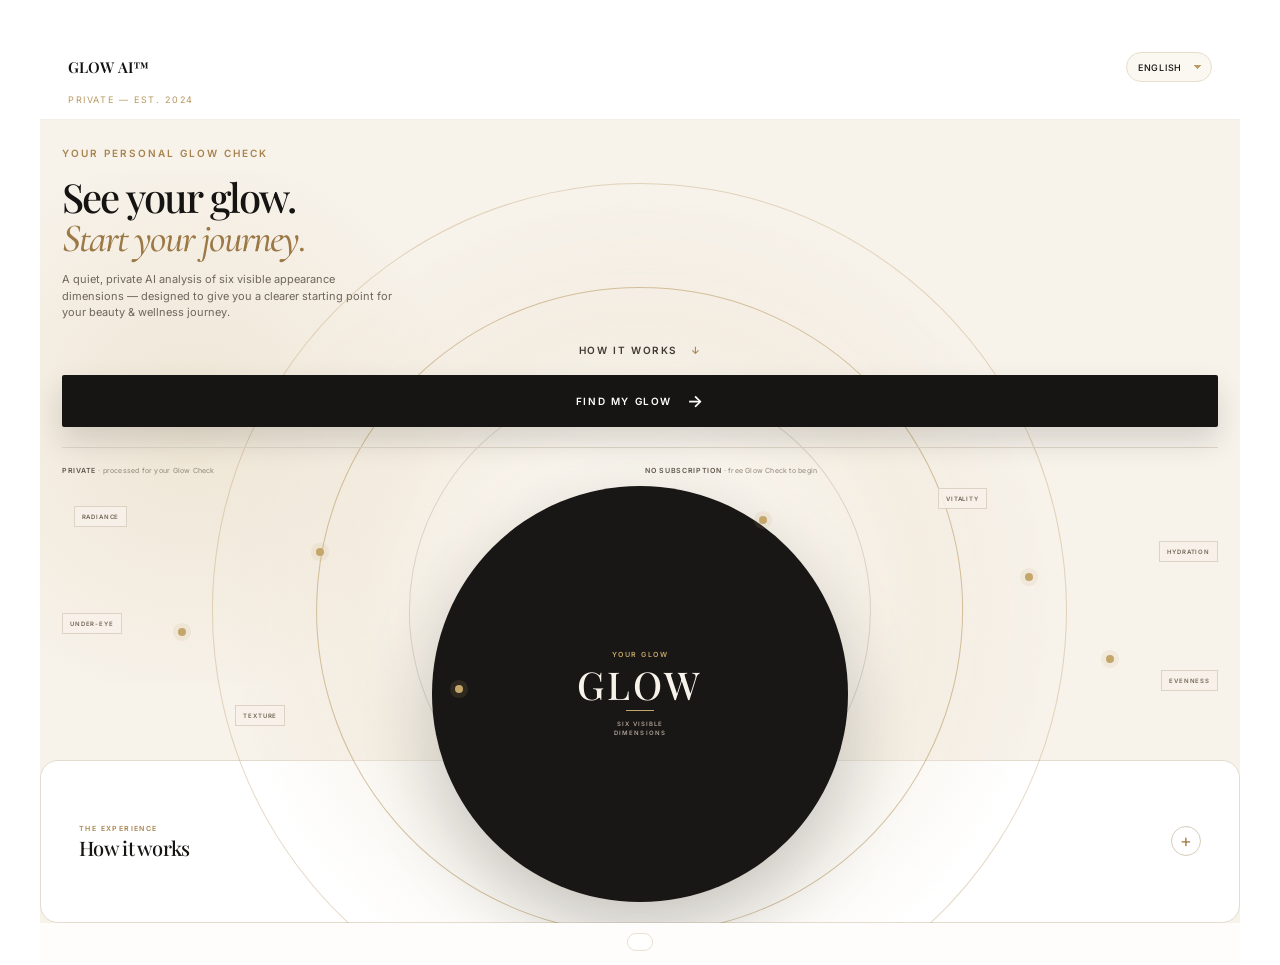
==== public/index.html @ 9a3de99c "Apply the same verified embedded Hatchable badge removal to GLOW AI LIVE. Removed only the manually " ====
<!doctype html>
<html lang="en">
<head>
<script>window.__HATCHABLE__&&(window.__HATCHABLE__.primaryOrigin="https://app.glow-ai.co");</script>
<script>(function(w,r){w._rwq=r;w[r]=w[r]||function(){(w[r].q=w[r].q||[]).push(arguments)}})(window,'rewardful');</script>
<script async src="https://r.wdfl.co/rw.js" data-rewardful="493cec"></script>
<script>window.__HATCHABLE__={"slug":"glow-ai-v01","api":"/api","primaryOrigin":"https://app.glow-ai.co"};</script><script src="/__hatchable/config.js?v=40"></script><script src="/__hatchable/badge.js?v=40" defer></script>
<meta charset="utf-8"><meta name="viewport" content="width=device-width,initial-scale=1,viewport-fit=cover">
<title>GLOW AI™ — See Your Glow</title>
<link rel="preconnect" href="https://fonts.googleapis.com"><link rel="preconnect" href="https://fonts.gstatic.com" crossorigin>
<link href="https://fonts.googleapis.com/css2?family=Inter:wght@300;400;500;600&family=Playfair+Display:wght@400;500;600&family=Cormorant+Garamond:wght@400;500;600&display=swap" rel="stylesheet">
<style>
:root{--alabaster:#F7F2EA;--paper:#FEFDFB;--white:#fff;--ink:#121212;--gold:#C4A66A;--gold2:#B8965E;--border:#E8E0D2;--soft:#EDE6DB;--muted:#7A7166;--taupe:#9A8C7A}
*{box-sizing:border-box}html,body{margin:0;min-height:100%;background:#fff;color:var(--ink);font-family:Inter,Arial,sans-serif}button,input{font:inherit}button{cursor:pointer}.app{min-height:100vh;display:flex;flex-direction:column;align-items:center;background:#fff}.chrome{width:100%;max-width:1200px;padding:20px 24px 10px;display:flex;justify-content:space-between;align-items:center}.brand{font:600 15px 'Playfair Display',serif;letter-spacing:.01em}.private{font-size:9px;letter-spacing:.16em;text-transform:uppercase;color:var(--taupe)}.phone{position:relative;width:100%;max-width:1200px;min-height:100vh;background:var(--paper);border:0;border-radius:0;box-shadow:none;overflow:hidden;display:flex;flex-direction:column}.notch{position:absolute;z-index:5;top:0;left:50%;transform:translateX(-50%);width:126px;height:28px;background:var(--ink);border-radius:0 0 16px 16px}.head{flex:none;background:rgba(255,255,255,.95);backdrop-filter:blur(8px)}.headrow{padding:52px 28px 12px;display:flex;justify-content:space-between;align-items:center}.back{height:30px;padding:0 14px;border:1px solid #D5C8B0;border-radius:999px;background:#fff;font-size:10px;letter-spacing:.14em;text-transform:uppercase}.micro{padding:0 28px 14px;border-bottom:1px solid rgba(237,230,219,.7);font-size:9px;letter-spacing:.18em;text-transform:uppercase;color:var(--gold2)}.body{flex:1;overflow:auto;scrollbar-width:none}.body::-webkit-scrollbar{display:none}.screen{display:none;min-height:100%;padding:32px 28px 28px;flex-direction:column}.screen.active{display:flex}.eyebrow{font-size:10px;letter-spacing:.16em;text-transform:uppercase;color:var(--gold2);margin-bottom:12px}.serif{font-family:'Playfair Display',serif}.h1{font:500 30px/1.05 'Playfair Display',serif;margin:0 0 14px;letter-spacing:-.02em}.h2{font:500 26px/1.08 'Playfair Display',serif;margin:0 0 18px}.lead{font-size:12px;line-height:1.55;color:var(--muted);margin:0 0 20px}.spacer{flex:1}.pill{display:inline-flex;align-self:flex-start;border:1px solid var(--border);background:#fff;border-radius:999px;padding:5px 12px;font-size:9px;letter-spacing:.16em;text-transform:uppercase;color:var(--gold2)}.cta{width:100%;height:56px;border:0;border-radius:999px;background:var(--ink);color:#fff;font-size:11px;letter-spacing:.14em;text-transform:uppercase}.secondary{background:#fff;color:var(--ink);border:1px solid var(--border);margin-top:10px}.checks{background:#fff;border:1px solid var(--border);border-radius:18px;padding:8px 16px;margin-top:4px}.check{display:flex;gap:12px;align-items:center;padding:11px 0;border-bottom:1px solid #F2EBE0;font-size:13px}.check:last-child{border-bottom:0}.tick{width:20px;height:20px;border:1px solid #D5C8B0;border-radius:50%;display:grid;place-items:center;color:var(--gold2);font-size:10px;flex:none}.notice{font-size:9px;line-height:1.5;color:var(--taupe);margin:12px 0}#s1{padding-top:18px}#s1 .pill{order:1}#s1 .h1{order:2;margin-top:18px;margin-bottom:10px}#s1 .lead{order:3;margin-bottom:14px}#s1 .hero-visual{order:4}#s1 .hero-steps{order:5}#s1 .hero-proof{order:6}#s1 #start{order:7}#s1 .hero-trust{order:8}#s1 .spacer{display:none}.hero-visual{height:300px;position:relative;margin:6px -4px 18px;overflow:hidden;border-radius:26px;border:1px solid var(--border);background:linear-gradient(145deg,#F3E9DA,#E8DCC8);box-shadow:0 18px 42px rgba(18,18,18,.08)}.hero-visual img{position:absolute;inset:0;width:100%;height:100%;object-fit:cover;object-position:center 38%;display:block}.hero-visual:after{content:'';position:absolute;inset:0;background:linear-gradient(to bottom,rgba(255,255,255,.02),rgba(255,255,255,.05) 55%,rgba(255,255,255,.24));pointer-events:none}.hero-metrics{position:absolute;z-index:2;right:10px;top:18px;display:grid;gap:7px;width:122px}.hero-metric{display:flex;align-items:center;justify-content:space-between;gap:7px;padding:8px 9px;border:1px solid rgba(255,255,255,.78);border-radius:13px;background:rgba(255,255,255,.88);backdrop-filter:blur(8px);box-shadow:0 6px 18px rgba(18,18,18,.07);font-size:8px;color:#29251f}.hero-metric span:first-child{letter-spacing:.02em}.hero-metric b{font:500 11px 'Playfair Display',serif;color:var(--gold2)}.hero-tag{position:absolute;z-index:2;left:13px;bottom:14px;padding:7px 10px;border-radius:999px;background:rgba(255,255,255,.82);border:1px solid rgba(255,255,255,.8);font:500 11px 'Cormorant Garamond',serif;letter-spacing:.08em;color:#6F5B3B}.hero-steps{display:grid;grid-template-columns:1fr 1fr 1fr;gap:0;margin:0 0 16px}.hero-step{display:flex;flex-direction:column;align-items:center;text-align:center;gap:7px;padding:0 6px;font-size:9px;line-height:1.25;color:#3E3932}.hero-step:not(:last-child){border-right:1px solid #E4D9C8}.hero-step-icon{width:42px;height:42px;border-radius:50%;display:grid;place-items:center;background:#F5EDDF;border:1px solid #E5D6BB;color:var(--gold2);font-size:20px;box-shadow:0 6px 18px rgba(196,166,106,.1)}.hero-proof{display:grid;grid-template-columns:118px 1fr;gap:13px;align-items:center;padding:15px 14px;border:1px solid var(--border);border-radius:20px;background:rgba(255,255,255,.82);box-shadow:0 10px 28px rgba(0,0,0,.045);margin-bottom:10px}.hero-avatars{display:flex;align-items:center;padding-left:3px}.hero-avatar-strip{display:block;width:118px;height:auto;max-width:100%;object-fit:contain}.hero-proof-copy{font:500 18px/1.03 'Cormorant Garamond',serif;color:#2C2822}.hero-proof-copy em{font-style:italic;color:#6F5B3B}.hero-trust{display:grid;grid-template-columns:1fr 1fr 1fr;gap:7px;padding:12px 2px 2px}.hero-trust-item{display:flex;gap:6px;align-items:flex-start}.hero-trust-icon{color:var(--gold2);font-size:16px;line-height:1}.hero-trust-title{font-size:8px;font-weight:600;line-height:1.15}.hero-trust-copy{font-size:7px;color:var(--muted);line-height:1.2;margin-top:2px}.live-dot{display:none}.photo-box{height:280px;position:relative;border:1px solid var(--border);border-radius:28px;background:var(--soft);overflow:hidden;margin:2px 0 18px}.photo-box img{position:absolute;inset:0;display:block;width:100%;height:100%;max-width:none;max-height:none;object-fit:cover;object-position:center;background:#EDE6DB;z-index:1}.face-guide{position:absolute;z-index:2;inset:0;width:auto;height:auto;border-radius:0;background:transparent;border:0;display:grid;place-items:center;box-shadow:none;pointer-events:none}.face-silhouette{width:154px;height:202px;position:relative;display:block;border:1.5px solid rgba(255,255,255,.9);border-radius:50%;box-shadow:0 0 0 1px rgba(18,18,18,.08)}.face-silhouette:before{content:'';position:absolute;left:50%;top:-12px;width:1px;height:226px;background:repeating-linear-gradient(to bottom,rgba(255,255,255,.9) 0 10px,transparent 10px 16px);transform:translateX(-50%)}.face-silhouette:after{content:'';position:absolute;left:-42px;right:-42px;top:50%;height:1px;background:repeating-linear-gradient(to right,rgba(255,255,255,.9) 0 12px,transparent 12px 18px);transform:translateY(-50%)}.face-guide:before{content:'';position:absolute;width:46px;height:46px;border-left:3px solid rgba(255,255,255,.95);border-top:3px solid rgba(255,255,255,.95);top:22px;left:22px}.face-guide:after{content:'';position:absolute;width:46px;height:46px;border-right:3px solid rgba(255,255,255,.95);border-bottom:3px solid rgba(255,255,255,.95);right:22px;bottom:22px}.eyes{display:flex;gap:24px}.eye{width:8px;height:8px;border-radius:50%;background:rgba(18,18,18,.8)}.smile{width:40px;height:18px;border-bottom:2px solid rgba(18,18,18,.3);border-radius:0 0 12px 12px}.analysis{align-items:center;text-align:center}.rings{position:relative;width:220px;height:220px;margin:28px 0 36px}.rings i{position:absolute;border-radius:50%;border:1px solid var(--soft)}.rings i:nth-child(1){inset:0}.rings i:nth-child(2){inset:18px}.rings i:nth-child(3){inset:36px;background:#fff;box-shadow:0 12px 40px rgba(0,0,0,.06);display:grid;place-items:center}.rings i:nth-child(4){inset:0;border:2px solid transparent;border-top-color:var(--gold);animation:spin 1.8s linear infinite}.rings i:nth-child(5){inset:18px;border:2px solid transparent;border-top-color:#E8DCC8;animation:spin 2.6s linear infinite reverse}.rings span{font:18px 'Playfair Display',serif;letter-spacing:.18em}@keyframes spin{to{transform:rotate(360deg)}}.score-circle{width:148px;height:148px;border:3px solid var(--gold);border-radius:50%;background:#fff;display:grid;place-items:center;box-shadow:0 12px 32px rgba(196,166,106,.18);margin:0 auto 14px}.score-number{font:600 44px/1 'Playfair Display',serif}.score-denom{font-size:14px;color:var(--taupe);margin-top:3px}.score-band{display:inline-flex;background:var(--ink);color:#fff;border-radius:999px;padding:6px 14px;font-size:10px;letter-spacing:.16em;text-transform:uppercase}.archetype-card{background:linear-gradient(135deg,#fff 0%,#F8F5EF 100%);border:1px solid var(--border);border-radius:22px;padding:18px;margin:24px 0 4px;box-shadow:0 10px 30px rgba(0,0,0,.045)}.archetype-head{display:flex;justify-content:space-between;align-items:center;margin-bottom:13px}.archetype-label{font-size:9px;letter-spacing:.18em;text-transform:uppercase;color:var(--gold2)}.archetype-mark{width:34px;height:34px;border:1px solid #D8C8A9;border-radius:50%;display:grid;place-items:center;color:var(--gold2);font:20px 'Playfair Display',serif}.archetype-body{display:grid;grid-template-columns:54px 1fr;gap:14px;align-items:center}.archetype-symbol{width:54px;height:54px;border:1px solid #D8C8A9;border-radius:50%;display:grid;place-items:center;color:var(--gold2);font-size:24px}.archetype-name{font:500 18px/1.15 'Playfair Display',serif;margin-bottom:5px}.archetype-badge{font-size:10px;color:var(--gold2);letter-spacing:.04em;margin-bottom:7px}.archetype-copy{font-size:11px;line-height:1.5;color:var(--muted);margin:0}.profile-hero{padding-top:0}.profile-kicker{font-size:9px;letter-spacing:.18em;text-transform:uppercase;color:var(--gold2);margin-bottom:10px}.profile-title{font:500 29px/1.08 'Playfair Display',serif;margin:0 0 18px;letter-spacing:-.02em}.profile-card{background:linear-gradient(135deg,#fff 0%,#F8F5EF 100%);border:1px solid var(--border);border-radius:22px;padding:18px;margin-bottom:14px;box-shadow:0 10px 30px rgba(0,0,0,.045)}.profile-card .archetype-body{grid-template-columns:48px 1fr}.profile-card .archetype-symbol{width:48px;height:48px}.profile-card .archetype-name{font-size:20px}.profile-score-strip{display:flex;gap:8px;align-items:center;margin-top:15px;padding-top:13px;border-top:1px solid var(--border);font-size:10px;color:var(--muted)}.profile-score-strip strong{color:var(--ink);font-family:'Playfair Display',serif;font-size:15px}.s5-approved{padding-top:28px}.s5-approved .score-intro{display:grid;grid-template-columns:1fr 150px;gap:10px;align-items:start;margin-bottom:4px}.s5-approved .score-title{font:500 31px/1.02 'Playfair Display',serif;margin:0 0 12px;letter-spacing:-.025em}.s5-approved .score-lead{font-size:11px;line-height:1.55;color:var(--muted);margin:0;max-width:210px}.s5-approved .score-side{text-align:center}.s5-approved .score-circle{width:140px;height:140px;border-width:2px;margin:0 auto 9px;box-shadow:none}.s5-approved .score-number{font-size:42px}.s5-approved .score-band{font-size:9px;padding:6px 11px;background:#F0E7D0;color:var(--ink)}.s5-approved .archetype-card{margin-top:12px;padding:18px}.s5-approved .archetype-body{grid-template-columns:120px 1fr}.s5-approved .archetype-symbol{width:82px;height:82px;font-size:32px;margin:auto}.s5-approved .archetype-name{font-size:18px}.s5-approved .archetype-copy{max-width:225px}.s5-approved .scoregrid{grid-template-columns:repeat(3,minmax(0,1fr));gap:10px;margin:8px 0 18px}.s5-approved .dim{padding:12px 10px;border-radius:14px;box-shadow:none;min-width:0;min-height:108px}.s5-approved .dim-top{min-height:72px;display:grid;grid-template-columns:42px minmax(0,1fr);gap:7px;align-items:center}.s5-approved .dim label{font-size:8px;line-height:1.18;letter-spacing:.11em;white-space:normal;overflow:visible;text-overflow:clip;word-break:normal}.s5-approved .dim strong{font-size:22px;line-height:1;margin:4px 0 0}.s5-approved .dim .dim-icon{width:42px;height:42px;margin:0;float:none}.s5-approved .dim .dim-icon svg{width:25px;height:25px}.s6-approved{padding-top:18px}.s6-approved .priority-wrap{margin-top:0;background:#F7F2EA;border-radius:22px;padding:18px}.s6-approved .priority{padding:13px 0}.s6-approved .priority-num{width:34px;height:34px;font-size:14px}.s6-approved .priority-title{font:500 15px 'Playfair Display',serif}.s6-approved .priority-desc{font-size:11px;line-height:1.35}.s6-approved .free-snapshot{background:#F7F2EA;border:1px solid #E8E0D2;border-radius:20px;padding:18px;margin-top:12px}.s6-approved .snapshot-head{display:flex;justify-content:space-between;align-items:center}.s6-approved .snapshot-icon{color:var(--gold2);font-size:22px}.s6-approved .snapshot-copy{display:grid;grid-template-columns:44px 1fr;gap:12px;align-items:start;margin:14px 0}.s6-approved .snapshot-bulb{width:44px;height:44px;border-radius:50%;background:#F0EBDD;display:grid;place-items:center;color:var(--gold2);font-size:22px}.s6-approved .snapshot-title{font:500 16px 'Playfair Display',serif;margin-bottom:5px}.s6-approved .snapshot-text{font-size:11px;line-height:1.5;color:var(--muted);margin:0}.s6-approved .snapshot-actions{background:#F2EDE3;border-radius:16px;padding:4px 12px}.s6-approved .snapshot-action{display:flex;align-items:center;gap:12px;padding:12px 0;border-bottom:1px solid #E3DACB}.s6-approved .snapshot-action:last-child{border-bottom:0}.s6-approved .snapshot-action-icon{width:28px;color:var(--gold2);font-size:20px;text-align:center}.s6-approved .snapshot-action-title{font-size:12px;font-weight:500}.s6-approved .snapshot-action-desc{font-size:10px;color:var(--muted);margin-top:2px}.s6-approved .snapshot-arrow{margin-left:auto;color:var(--gold2);font-size:18px}.s6-approved .upsell{margin-top:16px}.s6-approved .upsell .eyebrow{margin-bottom:8px}.s6-approved .upsell-title{font:500 29px/1.03 'Playfair Display',serif;letter-spacing:-.02em;margin:0 0 9px}.s6-approved .upsell-copy{font-size:12px;line-height:1.45;color:var(--muted);margin:0}.s6-approved .plan-cta{margin-top:14px;height:58px}.s6-approved .plan-sub{display:block;font-size:9px;letter-spacing:.06em;margin-top:5px;color:#D8CDBB}.scoregrid{display:grid;grid-template-columns:1fr 1fr;gap:10px;margin:24px 0}.dim{background:#fff;border:1px solid var(--border);border-radius:16px;padding:14px;box-shadow:0 8px 24px rgba(0,0,0,.04)}.dim label{display:block;color:var(--gold2);font-size:9px;letter-spacing:.14em}.dim strong{display:block;font:600 24px 'Playfair Display',serif;margin:4px 0}.dim-top{min-height:66px}.dim-icon{width:38px;height:38px;border-radius:50%;background:#F7F2EA;display:grid;place-items:center;float:left;margin-right:8px;color:var(--gold2)}.dim-icon svg{width:26px;height:26px;fill:none;stroke:currentColor;stroke-width:1.8;stroke-linecap:round;stroke-linejoin:round}.dim-copy{overflow:hidden;padding-top:1px}.dim-denom{display:block;font-size:8px;color:var(--muted);line-height:1.1;margin-top:2px}.bar{height:4px;background:#F2EBE0;border-radius:99px;overflow:hidden;clear:both}.bar i{display:block;height:100%;background:var(--gold);border-radius:99px}.insight-card,.priority-card,.plan-card,.confirm-card,.id-card{background:#fff;border:1px solid var(--border);border-radius:20px;padding:18px;box-shadow:0 8px 32px rgba(0,0,0,.05)}.insight-label,.section-label{font-size:9px;letter-spacing:.16em;text-transform:uppercase;color:var(--gold2);margin-bottom:10px}.insight-text{font-size:13px;line-height:1.6;color:#4A443D;margin:0}.priority-wrap{background:var(--alabaster);border:1px solid var(--soft);border-radius:20px;padding:18px;margin-top:12px}.priority{display:flex;gap:12px;padding:12px 0;border-bottom:1px solid var(--border);align-items:center}.priority:last-child{border-bottom:0}.priority-num{width:28px;height:28px;border-radius:50%;background:#fff;border:1px solid var(--border);display:grid;place-items:center;font:13px 'Playfair Display',serif}.priority-title{font-size:13px;font-weight:500}.priority-desc{font-size:11px;color:var(--muted);margin-top:2px}.feature-list{display:grid;gap:12px;margin:8px 0 22px}.feature{display:flex;gap:10px;font-size:13px;line-height:1.5;color:#4A443D}.diamond{width:6px;height:6px;background:var(--gold);transform:rotate(45deg);margin-top:6px;flex:none}.s7-intro{font-size:12px;line-height:1.55;color:var(--muted);margin:0 0 9px}.s7-intro strong{color:var(--ink);font-weight:600}.s7-reveals-label{margin-top:20px;margin-bottom:10px}.s7-reveals{gap:0;margin:0 0 22px}.s7-reveals .feature{gap:10px;padding:12px 0;border-bottom:1px solid var(--border);align-items:flex-start}.s7-reveals .feature:last-child{border-bottom:0}.feature-lock{width:16px;height:18px;position:relative;display:block;flex:none;margin-top:1px}.feature-lock:before{content:'';position:absolute;left:3px;top:7px;width:10px;height:9px;border:1.4px solid var(--gold2);border-radius:2px;background:transparent}.feature-lock:after{content:'';position:absolute;left:5px;top:1px;width:6px;height:8px;border:1.4px solid var(--gold2);border-bottom:0;border-radius:6px 6px 0 0}.feature-title{font:500 14px/1.2 'Playfair Display',serif;color:var(--ink);margin-bottom:4px}.feature-copy{font-size:10.5px;line-height:1.45;color:var(--muted)}.price-card{border:1px solid var(--gold);border-radius:20px;padding:18px;background:#fff;box-shadow:0 8px 32px rgba(196,166,106,.12);margin-bottom:18px}.price-row{display:flex;justify-content:space-between}.price{font:500 16px 'Playfair Display',serif}.total{font:600 16px 'Playfair Display',serif}.input{width:100%;height:52px;border:1px solid var(--border);border-radius:999px;background:#fff;padding:0 18px;outline:0;margin:6px 0 18px}.input:focus{border-color:var(--gold)}.error{font-size:11px;color:#9b4f4f;margin:-10px 0 10px;display:none}.legal-consent{display:grid;grid-template-columns:24px 1fr;gap:11px;align-items:start;font-size:10px;line-height:1.45;color:var(--muted);margin:2px 0 12px;cursor:pointer}.legal-consent input{position:absolute;opacity:0;width:1px;height:1px;pointer-events:none}.legal-box{width:22px;height:22px;border:1.5px solid #B8965E;border-radius:6px;background:#fff;display:grid;place-items:center;flex:none;margin-top:1px;box-shadow:0 1px 2px rgba(18,18,18,.06)}.legal-consent input:checked + .legal-box{background:var(--ink);border-color:var(--ink)}.legal-consent input:checked + .legal-box:after{content:'✓';color:#fff;font-size:14px;line-height:1;font-weight:700}.legal-consent:focus-within .legal-box{box-shadow:0 0 0 3px rgba(196,166,106,.22)}.legal-copy a{color:#5A3B72;text-decoration:underline;text-underline-offset:2px}.confirm-icon{width:48px;height:48px;border-radius:50%;background:var(--alabaster);border:1px solid #E8DCC8;display:grid;place-items:center;color:var(--gold);font-size:20px;margin-bottom:18px}.timeline{border-left:1px solid var(--border);margin:4px 0 20px 8px;padding-left:24px;display:grid;gap:14px}.timeline-item{position:relative;background:#fff;border:1px solid var(--border);border-radius:16px;padding:13px}.timeline-item:before{content:'';position:absolute;left:-30px;top:16px;width:9px;height:9px;background:var(--gold);border:2px solid #fff;border-radius:50%;box-shadow:0 1px 3px rgba(0,0,0,.1)}.time{font-size:9px;letter-spacing:.14em;color:var(--gold2);text-transform:uppercase}.tt{font-size:13px;font-weight:500;margin-top:3px}.td{font-size:11px;color:var(--muted);margin-top:3px;line-height:1.45}.download{background:var(--alabaster);border:1px solid #E8DCC8;border-radius:18px;padding:16px;margin:0 0 18px}.download a{display:block;text-decoration:none;text-align:center;background:var(--ink);color:#fff;border-radius:999px;height:48px;line-height:48px;font-size:10px;letter-spacing:.14em;text-transform:uppercase}.id-note{display:flex;gap:10px;background:var(--alabaster);border:1px solid var(--soft);border-radius:16px;padding:14px;font-size:11px;color:var(--muted);line-height:1.5;margin-bottom:10px}.progress-grid{display:grid;grid-template-columns:1fr 1fr;gap:10px;margin-bottom:12px}.progress-card{border:1px solid var(--border);border-radius:18px;padding:15px;background:#fff}.progress-card.dark{background:var(--ink);color:#fff}.progress-label{font-size:9px;letter-spacing:.14em;color:var(--taupe);text-transform:uppercase}.dark .progress-label{color:rgba(255,255,255,.6)}.progress-score{font:600 32px 'Playfair Display',serif;margin:6px 0}.trend{display:flex;align-items:center;gap:5px;font-size:10px;font-weight:500;letter-spacing:.04em;min-height:16px}.trend.up{color:var(--gold2)}.trend.down{color:#8E6A5A}.trend.flat{color:var(--muted)}.trend-arrow{font-size:15px;line-height:1}.change{background:var(--alabaster);border:1px solid #E8DCC8;border-radius:18px;padding:16px;margin-bottom:12px}.share{background:#fff;border:1px solid var(--border);color:var(--ink);margin-bottom:10px}.bottom{padding:10px 16px 14px;display:flex;justify-content:center;flex:none}.dots{display:flex;gap:5px;align-items:center;background:rgba(255,255,255,.8);border:1px solid var(--border);border-radius:999px;padding:8px 12px}.dot{display:block;width:7px;height:7px;border-radius:50%;background:#D5C8B0}.dot.active{width:24px;background:var(--ink);border-radius:5px}@media(max-height:700px){.phone{height:calc(100vh - 10px);border-radius:28px}.headrow{padding-top:38px}.screen{padding-top:22px}.photo-box{height:220px}.rings{margin:18px 0 24px}.scoregrid{margin:14px 0}}
</style><style id="mobile-first-shell-css">
/* Mobile-first application canvas: full-width on phones, phone-oriented on larger screens. */
html,body{width:100%;overflow-x:hidden}
.app{width:100%;min-height:100dvh;align-items:center}
.chrome,.phone{width:min(100%,430px);max-width:430px}
.phone{min-height:100dvh;height:100dvh}
.body{min-height:0}
@media(max-width:430px){.chrome,.phone{width:100%;max-width:none}.chrome{padding-left:18px;padding-right:18px}.phone{height:100dvh;min-height:100dvh}}
</style><style id="s5-dimensions-refresh-css">
/* Refined Six Dimensions cards: compact icons, fully readable labels, responsive card grid. */
.s5-approved .scoregrid{grid-template-columns:repeat(3,minmax(0,1fr));gap:12px;margin:10px 0 20px}
.s5-approved .dim{padding:14px 12px;border-radius:16px;min-width:0;min-height:118px;box-shadow:none;display:flex;flex-direction:column}
.s5-approved .dim-top{min-height:78px;display:grid;grid-template-columns:34px minmax(0,1fr);gap:9px;align-items:center}
.s5-approved .dim .dim-icon{width:34px;height:34px;margin:0;float:none}
.s5-approved .dim .dim-icon svg{width:20px;height:20px;stroke-width:1.7}
.s5-approved .dim-copy{min-width:0;overflow:visible;padding-top:0}
.s5-approved .dim label{display:block;font-size:8px;line-height:1.2;letter-spacing:.09em;white-space:normal;overflow:visible;text-overflow:clip;word-break:normal;overflow-wrap:anywhere}
.s5-approved .dim strong{font-size:23px;line-height:1;margin:5px 0 0;white-space:nowrap}
.s5-approved .dim-denom{font-size:8px;margin-top:1px}
.s5-approved .bar{margin-top:auto;height:4px}
@media(max-width:560px){
  .s5-approved .scoregrid{grid-template-columns:repeat(2,minmax(0,1fr));gap:10px}
  .s5-approved .dim{min-height:116px;padding:13px 12px}
  .s5-approved .dim-top{grid-template-columns:34px minmax(0,1fr);gap:8px;min-height:74px}
  .s5-approved .dim label{font-size:8px;letter-spacing:.08em}
  .s5-approved .dim strong{font-size:22px}
}
</style><style id="dimension-info-css">
.s5-approved .dimensions-hint{display:flex;align-items:center;gap:6px;margin:7px 0 0;color:#121212;font-size:8px;letter-spacing:.12em;text-transform:uppercase;font-weight:600}.s5-approved .dimensions-hint-icon{width:15px;height:15px;border:1px solid #D8C8A9;border-radius:50%;display:grid;place-items:center;font-size:9px;line-height:1;font-weight:600;flex:none}.s5-approved .dim{cursor:pointer;position:relative;transition:transform .16s ease,box-shadow .16s ease,border-color .16s ease}.s5-approved .dim:after{content:'ⓘ';position:absolute;top:8px;right:8px;color:var(--gold2);font-size:11px;line-height:1;opacity:.72}.s5-approved .dim:hover{transform:translateY(-1px);box-shadow:0 8px 20px rgba(18,18,18,.06);border-color:#D9C8A6}.s5-approved .dim:active{transform:translateY(0);box-shadow:0 4px 12px rgba(18,18,18,.05)}.s5-approved .dim:focus-visible{outline:2px solid var(--gold);outline-offset:2px}
.dimension-info-modal{position:fixed;inset:0;z-index:2147482000;display:grid;align-items:end}.dimension-info-modal[hidden]{display:none}.dimension-info-backdrop{position:absolute;inset:0;background:rgba(18,18,18,.28);backdrop-filter:blur(3px)}.dimension-info-sheet{position:relative;width:min(100%,430px);max-height:min(82dvh,680px);overflow:auto;margin:0 auto;background:var(--paper);border:1px solid var(--border);border-bottom:0;border-radius:26px 26px 0 0;padding:24px 22px calc(20px + env(safe-area-inset-bottom,0px));box-shadow:0 -18px 50px rgba(18,18,18,.14)}.dimension-info-close{position:absolute;right:16px;top:14px;width:34px;height:34px;border:1px solid #D8CDBB;border-radius:50%;background:#fff;color:var(--ink);font-size:22px;line-height:1;font-weight:300}.dimension-info-title{font:500 28px/1.08 'Playfair Display',serif;margin:0 42px 22px 0;letter-spacing:-.02em}.dimension-info-section{padding:15px 0;border-top:1px solid var(--border)}.dimension-info-label{font-size:9px;letter-spacing:.16em;text-transform:uppercase;color:var(--gold2);margin-bottom:7px}.dimension-info-section p,.dimension-info-simple p{font-size:12px;line-height:1.58;color:#4A443D;margin:0}.dimension-info-simple{background:var(--alabaster);border:1px solid var(--soft);border-radius:16px;padding:14px;margin-top:10px}.dimension-info-simple p{font-family:'Cormorant Garamond',serif;font-size:18px;line-height:1.2;color:#3E3932;font-style:italic}.dimension-info-done{margin-top:16px;height:48px}
@media(min-width:431px){.dimension-info-sheet{border-radius:24px;margin-bottom:24px;border:1px solid var(--border)}}
.s5-approved .archetype-card-clickable{cursor:pointer;position:relative;transition:transform .16s ease,box-shadow .16s ease,border-color .16s ease}.s5-approved .archetype-card-clickable:hover{transform:translateY(-1px);box-shadow:0 12px 28px rgba(18,18,18,.07);border-color:#D9C8A6}.s5-approved .archetype-card-clickable:active{transform:translateY(0)}.s5-approved .archetype-card-clickable:focus-visible{outline:2px solid var(--gold);outline-offset:3px}.archetype-info-sheet{max-height:min(86dvh,720px)}.archetype-info-intro{font-size:12px;line-height:1.58;color:#4A443D;margin:-8px 0 18px}.archetype-info-list{display:grid;gap:10px}.archetype-info-item{border:1px solid var(--border);border-radius:18px;background:#fff;padding:15px}.archetype-info-item .archetype-info-kicker{font-size:8px;letter-spacing:.16em;text-transform:uppercase;color:var(--gold2);font-weight:600;margin-bottom:5px}.archetype-info-item h3{font:500 19px/1.15 'Playfair Display',serif;margin:0 0 5px;color:var(--ink)}.archetype-info-item .archetype-info-badge{font-size:10px;color:var(--gold2);margin-bottom:7px}.archetype-info-item p{font-size:11px;line-height:1.5;color:var(--muted);margin:0}.archetype-info-item.unique{background:var(--alabaster)}
</style><style id="landing-v3-css">
#s1{padding:0!important;display:none!important;min-height:100%!important}#s1.active{display:flex!important}
#s1>.landing-v3{display:flex;flex-direction:column;min-height:100%;background:#f7f2ea;color:#171513;overflow-x:hidden}
#s1>.landing-v3~*{display:none!important}
/* Keep the landing page inside the exact same app shell as every other screen. */
.phone:has(#s1.active){width:100%;max-width:1200px;min-height:100vh;height:auto;max-height:none;border:0;border-radius:0;box-shadow:none;background:var(--paper)}
.phone:has(#s1.active) .notch,.phone:has(#s1.active) .head,.phone:has(#s1.active) .bottom{display:flex}
.phone:has(#s1.active) .notch{display:block}
.phone:has(#s1.active) .head{display:block}
.phone:has(#s1.active) .bottom{display:flex}
.phone:has(#s1.active) .body{overflow:auto}
#s1>.landing-v3{width:100%;min-height:100%;height:auto;overflow:hidden}
#s1>.landing-v3>.lv3-rule,
#s1>.landing-v3>.lv3-profile,
#s1>.landing-v3>.lv3-plan,
#s1>.landing-v3>.lv3-final,
#s1>.landing-v3>.lv3-footer{display:none!important}
#s1>.landing-v3 .lv3-hero{width:100%;min-height:0;height:auto;grid-template-columns:1fr;gap:10px;padding:28px 22px 24px}
#s1>.landing-v3 .lv3-hero-copy{max-width:none}
#s1>.landing-v3 .lv3-hero h1{font-size:40px;line-height:.94;margin-bottom:14px}
#s1>.landing-v3 .lv3-lead{font-size:11px;line-height:1.5;margin-bottom:14px;max-width:330px}
#s1>.landing-v3 .lv3-actions{display:grid;gap:10px}
#s1>.landing-v3 .lv3-primary{width:100%;height:52px}
#s1>.landing-v3 .lv3-text-btn{padding:9px 0}
#s1>.landing-v3 .lv3-microtrust{display:grid;grid-template-columns:1fr 1fr;gap:10px;margin-top:20px;font-size:7px;line-height:1.45}
#s1>.landing-v3 .lv3-orb-stage{height:250px;min-height:250px;order:2}
#s1>.landing-v3 .lv3-orb-core{width:36%}
#s1>.landing-v3 .lv3-orb-label{font-size:6px;padding:6px 7px}
#s1>.landing-v3 .lv3-orb-label.l1{top:8%;left:1%}
#s1>.landing-v3 .lv3-orb-label.l2{top:22%;right:0}
#s1>.landing-v3 .lv3-orb-label.l3{bottom:18%;right:0}
#s1>.landing-v3 .lv3-orb-label.l4{bottom:4%;left:15%}
#s1>.landing-v3 .lv3-orb-label.l5{top:51%;left:0}
#s1>.landing-v3 .lv3-orb-label.l6{top:1%;right:20%}
#s1>.landing-v3 .lv3-rule{width:calc(100% - 44px)}
#s1>.landing-v3 .lv3-process{display:block!important;width:calc(100% - 44px);margin:0 auto;padding:0;border:1px solid #e3dbce;border-radius:18px;background:#fff;overflow:hidden}
#s1>.landing-v3 .lv3-process .lv3-section-head{display:flex;align-items:center;justify-content:space-between;gap:12px;padding:16px;cursor:pointer}
#s1>.landing-v3 .lv3-process .lv3-section-head:after{content:'+';width:28px;height:28px;border:1px solid #d7ccbd;border-radius:50%;display:grid;place-items:center;font:400 18px/1 Inter,Arial,sans-serif;color:#a7834e;flex:none}
#s1>.landing-v3 .lv3-process.open .lv3-section-head:after{content:'−'}
#s1>.landing-v3 .lv3-process .lv3-section-head h2{font-size:20px!important;line-height:1.05;margin:0!important;color:#171513}
#s1>.landing-v3 .lv3-process .lv3-section-head .lv3-eyebrow{margin:0 0 5px;font-size:7px}
#s1>.landing-v3 .lv3-process .lv3-steps{display:none;padding:0 16px 14px}
#s1>.landing-v3 .lv3-process.open .lv3-steps{display:grid}
#s1>.landing-v3 .lv3-process .lv3-step{padding:12px 0;border-top:1px solid #eee7dc}
#s1>.landing-v3 .lv3-process .lv3-step h3{font-size:13px;margin:0 0 3px}
#s1>.landing-v3 .lv3-process .lv3-step p{font-size:9px;line-height:1.4;margin:0;color:#766e64}
#s1>.landing-v3 .lv3-process{width:100%;grid-template-columns:1fr;gap:28px;padding:48px 22px}
#s1>.landing-v3 .lv3-section-head h2,
#s1>.landing-v3 .lv3-profile-copy h2,
#s1>.landing-v3 .lv3-plan h2,
#s1>.landing-v3 .lv3-final h2{font-size:34px}
#s1>.landing-v3 .lv3-step{grid-template-columns:38px 1fr;gap:14px;padding:20px 0}
#s1>.landing-v3 .lv3-step h3{font-size:18px}
#s1>.landing-v3 .lv3-step p{font-size:11px;line-height:1.5}
#s1>.landing-v3 .lv3-profile{grid-template-columns:1fr;gap:28px;padding:48px 22px}
#s1>.landing-v3 .lv3-profile-visual{min-height:310px}
#s1>.landing-v3 .lv3-profile-visual:before{width:270px;height:270px}
#s1>.landing-v3 .lv3-score-card{width:92%;padding:18px}
#s1>.landing-v3 .lv3-score{font-size:58px;margin:25px 0 8px}
#s1>.landing-v3 .lv3-plan{width:100%;grid-template-columns:1fr;gap:30px;padding:48px 22px}
#s1>.landing-v3 .lv3-price{border-left:0;border-top:1px solid #d7ccbd;padding:24px 0 0}
#s1>.landing-v3 .lv3-price-number{font-size:60px}
#s1>.landing-v3 .lv3-final{width:calc(100% - 44px);margin:0 auto 40px;padding:28px 22px;grid-template-columns:42px 1fr;gap:16px}
#s1>.landing-v3 .lv3-final .lv3-primary{grid-column:1/-1;width:100%}
#s1>.landing-v3 .lv3-footer{width:100%;padding:20px 22px 28px;display:flex;flex-wrap:wrap;font-size:6px;line-height:1.5}
.lv3-hero{width:min(1240px,100%);margin:0 auto;min-height:calc(100vh - 1px);display:grid;grid-template-columns:1.05fr .95fr;align-items:center;gap:40px;padding:76px 56px 72px;position:relative}
.lv3-hero:before{content:'';position:absolute;left:-15%;top:8%;width:55%;height:80%;background:radial-gradient(circle,rgba(196,166,106,.17),transparent 66%);pointer-events:none}
.lv3-hero-copy{position:relative;z-index:2;max-width:620px}
.lv3-eyebrow{font:600 10px/1 Inter,Arial,sans-serif;letter-spacing:.2em;color:#a7834e;text-transform:uppercase;margin-bottom:20px}
.lv3-hero h1{font:500 clamp(54px,7vw,94px)/.91 'Playfair Display',Georgia,serif;letter-spacing:-.045em;margin:0 0 28px;color:#151412}
.lv3-hero h1 em,.lv3-section-head h2 em,.lv3-profile-copy h2 em,.lv3-plan h2 em,.lv3-final h2 em{font-family:'Cormorant Garamond',Georgia,serif;font-weight:500;color:#9b7846}
.lv3-lead{font:400 18px/1.6 Inter,Arial,sans-serif;color:#6e665c;max-width:560px;margin:0 0 34px}
.lv3-actions{display:flex;align-items:center;gap:26px}
.lv3-primary{height:54px;padding:0 27px;border:0;border-radius:2px;background:#171513;color:#fff;font:600 10px Inter,Arial,sans-serif;letter-spacing:.16em;text-transform:uppercase;box-shadow:0 14px 30px rgba(23,21,19,.14);transition:transform .2s ease,background .2s ease}
.lv3-primary span{font-size:17px;margin-left:10px;vertical-align:-2px}
.lv3-primary:hover{transform:translateY(-2px);background:#29251f}
.lv3-text-btn{border:0;background:transparent;padding:12px 0;color:#3d3933;font:600 10px Inter,Arial,sans-serif;letter-spacing:.16em}
.lv3-text-btn span{color:#a7834e;margin-left:8px}
.lv3-microtrust{display:flex;gap:22px;margin-top:30px;padding-top:18px;border-top:1px solid #ded5c8;font:400 9px/1.5 Inter,Arial,sans-serif;color:#92887b;letter-spacing:.03em}
.lv3-microtrust b{color:#5f564b;font-weight:600;letter-spacing:.1em}
.lv3-orb-stage{height:min(620px,72vw);min-height:470px;position:relative;display:grid;place-items:center;z-index:1}
.lv3-orb-halo{position:absolute;width:72%;aspect-ratio:1;border-radius:50%;background:radial-gradient(circle,rgba(255,253,249,.95),rgba(239,230,214,.38) 48%,transparent 70%);filter:blur(1px)}
.lv3-orb-ring{position:absolute;border-radius:50%;border:1px solid rgba(183,150,94,.35);transform:rotate(-12deg)}
.lv3-orb-ring.ring-a{width:74%;aspect-ratio:1}
.lv3-orb-ring.ring-b{width:56%;aspect-ratio:1;border-color:rgba(183,150,94,.55);transform:rotate(27deg)}
.lv3-orb-ring.ring-c{width:40%;aspect-ratio:1;border-color:rgba(23,21,19,.12);transform:rotate(-35deg)}
.lv3-orb-core{width:30%;aspect-ratio:1;border-radius:50%;background:#191715;color:#f7f2ea;display:flex;flex-direction:column;align-items:center;justify-content:center;text-align:center;box-shadow:0 28px 70px rgba(23,21,19,.22);position:relative;z-index:3}
.lv3-core-kicker{font:600 7px Inter,sans-serif;letter-spacing:.22em;color:#c4a66a}
.lv3-core-word{font:500 clamp(25px,3vw,42px)/.9 'Playfair Display',serif;letter-spacing:.08em;margin:8px 0}
.lv3-core-line{width:28px;height:1px;background:#c4a66a;margin-bottom:9px}
.lv3-core-small{font:600 6px/1.45 Inter,sans-serif;letter-spacing:.17em;color:#aaa095}
.lv3-orb-label{position:absolute;z-index:4;padding:7px 9px;background:rgba(247,242,234,.88);border:1px solid #ddd3c4;color:#746857;font:600 7px Inter,sans-serif;letter-spacing:.14em}
.lv3-orb-label.l1{top:12%;left:11%}.lv3-orb-label.l2{top:23%;right:2%}.lv3-orb-label.l3{bottom:19%;right:0}.lv3-orb-label.l4{bottom:7%;left:21%}.lv3-orb-label.l5{top:52%;left:0}.lv3-orb-label.l6{top:5%;right:26%}
.lv3-orb-point{position:absolute;width:8px;height:8px;border-radius:50%;background:#c4a66a;box-shadow:0 0 0 5px rgba(196,166,106,.12);z-index:4}
.lv3-orb-point.p1{top:25%;left:22%}.lv3-orb-point.p2{top:35%;right:16%}.lv3-orb-point.p3{bottom:29%;right:9%}.lv3-orb-point.p4{bottom:17%;left:34%}.lv3-orb-point.p5{top:57%;left:10%}.lv3-orb-point.p6{top:12%;right:39%}
.lv3-rule{width:min(1240px,calc(100% - 112px));height:1px;background:#ddd4c7;margin:0 auto}
.lv3-process{width:min(1240px,100%);margin:0 auto;padding:110px 56px 125px;display:grid;grid-template-columns:.7fr 1.3fr;gap:80px}
.lv3-section-head h2,.lv3-profile-copy h2,.lv3-plan h2,.lv3-final h2{font:500 clamp(38px,4.4vw,62px)/.95 'Playfair Display',Georgia,serif;letter-spacing:-.035em;margin:0}
.lv3-steps{border-top:1px solid #d9d0c2}
.lv3-step{display:grid;grid-template-columns:54px 1fr;gap:22px;padding:28px 0;border-bottom:1px solid #d9d0c2}
.lv3-step>span{font:500 12px 'Playfair Display',serif;color:#ad8953}
.lv3-step h3{font:500 22px 'Playfair Display',serif;margin:0 0 7px}
.lv3-step p{font:400 13px/1.6 Inter,sans-serif;color:#777066;margin:0;max-width:520px}
.lv3-profile{background:#171513;color:#f7f2ea;display:grid;grid-template-columns:1fr 1fr;gap:90px;align-items:center;padding:110px max(56px,calc((100vw - 1240px)/2))}
.lv3-profile-visual{min-height:470px;display:grid;place-items:center;position:relative}
.lv3-profile-visual:before{content:'';position:absolute;width:380px;height:380px;border:1px solid rgba(196,166,106,.28);border-radius:50%;box-shadow:0 0 0 42px rgba(196,166,106,.025),0 0 0 84px rgba(196,166,106,.018)}
.lv3-score-card{width:min(410px,88%);background:#fdfaf4;color:#1c1a17;border:1px solid #d8ccb9;padding:25px;position:relative;z-index:2;box-shadow:0 30px 70px rgba(0,0,0,.3)}
.lv3-card-top{display:flex;justify-content:space-between;font:600 8px Inter,sans-serif;letter-spacing:.18em;color:#a7834e}
.lv3-score{font:500 76px/.9 'Playfair Display',serif;margin:34px 0 9px;letter-spacing:-.05em}.lv3-score span{font:400 15px Inter,sans-serif;color:#9a8f80;margin-left:5px;letter-spacing:0}
.lv3-score-band{display:inline-block;background:#ece3d3;padding:7px 10px;font:600 7px Inter,sans-serif;letter-spacing:.16em;color:#6e5940}
.lv3-mini-grid{display:grid;grid-template-columns:1fr 1fr;margin-top:28px;border-top:1px solid #e3dbce}
.lv3-mini-grid span{display:flex;align-items:center;gap:7px;padding:10px 0;border-bottom:1px solid #e9e1d5;font:400 8px Inter,sans-serif;color:#6e665c}
.lv3-mini-grid span:nth-child(odd){padding-right:10px;border-right:1px solid #e9e1d5}.lv3-mini-grid span:nth-child(even){padding-left:10px}
.lv3-mini-grid i{width:5px;height:5px;background:#c4a66a;border-radius:50%}.lv3-mini-grid b{margin-left:auto;font:500 12px 'Playfair Display',serif;color:#24211d}
.lv3-profile-copy{max-width:520px}.lv3-profile-copy .lv3-eyebrow{color:#c4a66a}.lv3-profile-copy h2{color:#f7f2ea}.lv3-profile-copy h2 em{color:#c4a66a}.lv3-profile-copy>p{font:400 16px/1.65 Inter,sans-serif;color:#b7afa4;margin:28px 0;max-width:500px}
.lv3-inline-note{display:flex;gap:14px;align-items:flex-start;border-top:1px solid rgba(255,255,255,.12);padding-top:18px}.lv3-inline-note>span{color:#c4a66a;font-size:19px}.lv3-inline-note b{display:block;font:600 10px Inter,sans-serif;letter-spacing:.08em}.lv3-inline-note small{display:block;font:400 11px/1.5 Inter,sans-serif;color:#8e877f;margin-top:4px}
.lv3-plan{width:min(1240px,100%);margin:0 auto;padding:120px 56px;display:grid;grid-template-columns:1.3fr .7fr;gap:90px;align-items:center}
.lv3-plan>div:first-child>p{font:400 15px/1.7 Inter,sans-serif;color:#766e64;max-width:600px;margin:28px 0 0}
.lv3-price{border-left:1px solid #d7ccbd;padding-left:38px}
.lv3-price-label{font:600 8px Inter,sans-serif;letter-spacing:.18em;color:#a7834e}
.lv3-price-number{font:500 76px/.9 'Playfair Display',serif;letter-spacing:-.05em;margin:18px 0 9px}
.lv3-price-sub{font:600 8px Inter,sans-serif;letter-spacing:.15em;color:#7c7164}
.lv3-price-line{width:100%;height:1px;background:#ddd3c5;margin:25px 0 16px}.lv3-price-foot{font:400 11px Inter,sans-serif;color:#857a6c}
.lv3-final{background:#e9e0d1;width:min(1240px,calc(100% - 112px));margin:0 auto 80px;padding:55px 58px;display:grid;grid-template-columns:60px 1fr auto;align-items:center;gap:28px}
.lv3-final-mark{width:48px;height:48px;border:1px solid #b99762;border-radius:50%;display:grid;place-items:center;font:500 23px 'Playfair Display',serif;color:#987546}
.lv3-final h2{font-size:35px}.lv3-final .lv3-eyebrow{margin-bottom:9px}
.lv3-footer{width:min(1240px,100%);margin:0 auto;padding:24px 56px 36px;display:flex;justify-content:space-between;gap:20px;border-top:1px solid #ddd4c7;font:600 7px Inter,sans-serif;letter-spacing:.14em;color:#92877a}
@media(max-width:900px){
 .lv3-hero{grid-template-columns:1fr;min-height:auto;padding:70px 28px 60px;gap:20px}.lv3-hero-copy{max-width:none}.lv3-hero h1{font-size:58px}.lv3-lead{font-size:15px}.lv3-orb-stage{height:420px;min-height:420px}.lv3-orb-core{width:36%}.lv3-orb-label.l1{left:5%}.lv3-orb-label.l2{right:0}.lv3-orb-label.l3{right:2%}.lv3-orb-label.l5{left:0}
 .lv3-rule{width:calc(100% - 56px)}.lv3-process{grid-template-columns:1fr;gap:45px;padding:80px 28px}.lv3-profile{grid-template-columns:1fr;gap:45px;padding:80px 28px}.lv3-profile-visual{min-height:420px}.lv3-plan{grid-template-columns:1fr;gap:55px;padding:85px 28px}.lv3-price{border-left:0;border-top:1px solid #d7ccbd;padding:28px 0 0}.lv3-final{width:calc(100% - 56px);grid-template-columns:48px 1fr;padding:35px 28px;gap:18px}.lv3-final .lv3-primary{grid-column:1/-1;width:100%}.lv3-footer{padding:22px 28px 30px;flex-wrap:wrap}
}
@media(max-width:560px){
 .lv3-hero{padding:45px 20px 45px}.lv3-hero h1{font-size:48px}.lv3-actions{gap:18px;flex-wrap:wrap}.lv3-primary{height:52px;padding:0 22px}.lv3-microtrust{display:block}.lv3-microtrust span{display:block;margin-bottom:6px}.lv3-orb-stage{height:350px;min-height:350px}.lv3-orb-core{width:39%}.lv3-orb-label{font-size:6px;padding:6px 7px}.lv3-orb-label.l1{top:8%;left:0}.lv3-orb-label.l2{top:20%;right:0}.lv3-orb-label.l3{bottom:20%;right:0}.lv3-orb-label.l4{bottom:5%;left:13%}.lv3-orb-label.l5{top:52%;left:0}.lv3-orb-label.l6{top:2%;right:22%}.lv3-profile-visual{min-height:350px}.lv3-profile-visual:before{width:280px;height:280px}.lv3-score-card{width:92%;padding:20px}.lv3-score{font-size:60px}.lv3-final{margin-bottom:45px;width:calc(100% - 40px)}.lv3-footer{font-size:6px}
}
</style>
<style id="screen6-typography-css">
.s6-approved .priority-lead{font-family:Inter,Arial,sans-serif;font-size:11px;font-weight:400;line-height:1.5;color:var(--muted);margin:0 0 14px}
.s6-approved .priority-next h3{font-family:'Playfair Display',Georgia,serif;font-size:18px;line-height:1.15;font-weight:500;letter-spacing:-.015em}
.s6-approved .priority-next p{font-family:Inter,Arial,sans-serif;font-size:11px;font-weight:400;line-height:1.5;color:var(--muted)}
.s6-approved .priority-next-cta{font-family:Inter,Arial,sans-serif;font-weight:600}
</style>
<style id="free-snapshot-email-ui-css">
.s6-approved .snapshot-action-title,
.s6-approved .snapshot-action-desc{display:block;line-height:1.3}
.s6-approved .snapshot-action-title{font-size:12px;font-weight:500}
.s6-approved .snapshot-action-desc{font-size:10px;color:var(--muted);margin-top:3px}
.s6-approved #emailCapture{padding:11px 12px;border-radius:14px}
.s6-approved #emailCapture>div{display:flex;align-items:center;gap:8px}
.s6-approved #emailCapture .input{height:42px;min-height:42px;margin:0;padding:0 16px;border:1px solid #D9C8A8;background:#fff;box-shadow:inset 0 1px 2px rgba(18,18,18,.03);flex:1;min-width:0;font-size:13px}
.s6-approved #emailCapture .input:focus{border-color:var(--gold);box-shadow:0 0 0 3px rgba(196,166,106,.12)}
.s6-approved #sendFreeEmail{height:42px;min-height:42px;min-width:72px;padding:0 17px;border-radius:999px;font-size:10px;letter-spacing:.12em;flex:none}
.language-select{appearance:none;-webkit-appearance:none;border:1px solid #E7DDCC;background:#FBF8F1;color:var(--ink);border-radius:999px;height:30px;padding:0 28px 0 11px;font:500 9px/30px Inter,sans-serif;letter-spacing:.08em;text-transform:uppercase;background-image:linear-gradient(45deg,transparent 50%,#B99B65 50%),linear-gradient(135deg,#B99B65 50%,transparent 50%);background-position:calc(100% - 13px) 12px,calc(100% - 9px) 12px;background-size:4px 4px,4px 4px;background-repeat:no-repeat;cursor:pointer}
.language-select:focus{outline:none;border-color:var(--gold);box-shadow:0 0 0 3px rgba(196,166,106,.12)}
@media(max-width:520px){.language-select{height:28px;font-size:8px;padding-left:9px;padding-right:25px}}
</style></head>
<body><div class="app">
<div class="phone"><header class="head"><div class="headrow"><span class="brand">GLOW AI™</span><div style="display:flex;align-items:center;gap:8px"><select id="languageSelect" class="language-select" aria-label="Language"><option value="en">English</option></select><button id="back" class="back" hidden>← BACK</button></div></div><div id="micro" class="micro">PRIVATE — EST. 2024</div></header><main id="body" class="body">
<section id="s1" class="screen active"><div class="landing-v3"><div class="lv3-hero"><div class="lv3-hero-copy"><div class="lv3-eyebrow">YOUR PERSONAL GLOW CHECK</div><h1>See your glow.<br><em>Start your journey.</em></h1><p class="lv3-lead">A quiet, private AI analysis of six visible appearance dimensions — designed to give you a clearer starting point for your beauty &amp; wellness journey.</p><div class="lv3-actions"><button class="lv3-primary" id="start">FIND MY GLOW <span>→</span></button><button class="lv3-text-btn" type="button" onclick="document.getElementById('lv3-process').scrollIntoView({behavior:'smooth'})">HOW IT WORKS <span>↓</span></button></div><div class="lv3-microtrust"><span><b>PRIVATE</b> · processed for your Glow Check</span><span><b>NO SUBSCRIPTION</b> · free Glow Check to begin</span></div></div><div class="lv3-orb-stage"><div class="lv3-orb-halo"></div><div class="lv3-orb-ring ring-a"></div><div class="lv3-orb-ring ring-b"></div><div class="lv3-orb-ring ring-c"></div><div class="lv3-orb-core"><div class="lv3-core-kicker">YOUR GLOW</div><div class="lv3-core-word">GLOW</div><div class="lv3-core-line"></div><div class="lv3-core-small">SIX VISIBLE<br>DIMENSIONS</div></div><span class="lv3-orb-label l1">RADIANCE</span><span class="lv3-orb-label l2">HYDRATION</span><span class="lv3-orb-label l3">EVENNESS</span><span class="lv3-orb-label l4">TEXTURE</span><span class="lv3-orb-label l5">UNDER-EYE</span><span class="lv3-orb-label l6">VITALITY</span><span class="lv3-orb-point p1"></span><span class="lv3-orb-point p2"></span><span class="lv3-orb-point p3"></span><span class="lv3-orb-point p4"></span><span class="lv3-orb-point p5"></span><span class="lv3-orb-point p6"></span></div></div><div class="lv3-rule"></div><section id="lv3-process" class="lv3-process"><div class="lv3-section-head" id="howItWorksToggle" role="button" tabindex="0" aria-expanded="false" aria-controls="howItWorksSteps"><div><div class="lv3-eyebrow">THE EXPERIENCE</div><h2>How it works</h2></div></div><div id="howItWorksSteps" class="lv3-steps"><div class="lv3-step"><span>01</span><div><h3>Take a selfie</h3><p>Use a clear, front-facing photo in even natural light. No beauty filter.</p></div></div><div class="lv3-step"><span>02</span><div><h3>Meet your Glow</h3><p>See your overall Glow Score, six dimensions, archetype and key insight.</p></div></div><div class="lv3-step"><span>03</span><div><h3>Choose your next step</h3><p>Keep your free snapshot or unlock the full 30-day Personal Glow Plan.</p></div></div></div></section><section class="lv3-profile"><div class="lv3-profile-visual"><div class="lv3-score-card"><div class="lv3-card-top"><span>GLOW SCORE</span><span>01</span></div><div class="lv3-score">78<span>/100</span></div><div class="lv3-score-band">YOUR GLOW PROFILE</div><div class="lv3-mini-grid"><span><i></i>Radiance <b>85</b></span><span><i></i>Hydration <b>81</b></span><span><i></i>Evenness <b>79</b></span><span><i></i>Texture <b>83</b></span><span><i></i>Under-Eye <b>78</b></span><span><i></i>Vitality <b>84</b></span></div></div></div><div class="lv3-profile-copy"><div class="lv3-eyebrow">WHAT YOU SEE</div><h2>More than a score.<br><em>A profile you can understand.</em></h2><p>Your free Glow Snapshot gives you a view across six visible dimensions, your Glow Archetype™, your top three priorities and a key insight to take forward.</p><div class="lv3-inline-note"><span>✦</span><div><b>Beauty &amp; wellness insights only</b><small>GLOW AI is not a medical assessment or diagnosis.</small></div></div></div></section><section class="lv3-plan"><div><div class="lv3-eyebrow">WHEN YOU'RE READY</div><h2>Turn your insight<br><em>into a 30-day ritual.</em></h2><p>Unlock the Personal Glow Plan: complete analysis, personalised AM/PM guidance, ingredient &amp; habit guidance, progress tracking and a Day-30 re-check.</p></div><div class="lv3-price"><div class="lv3-price-label">PERSONAL GLOW PLAN™</div><div class="lv3-price-number">$9.99</div><div class="lv3-price-sub">ONE-TIME · NO SUBSCRIPTION</div><div class="lv3-price-line"></div><div class="lv3-price-foot">Includes your Day-30 Glow Re-Check</div></div></section><section class="lv3-final"><div class="lv3-final-mark">G</div><div><div class="lv3-eyebrow">BEGIN WITH YOURSELF</div><h2>Your glow is already there.<br><em>Let's see it clearly.</em></h2></div><button class="lv3-primary" type="button" onclick="document.getElementById('start').click()">FIND MY GLOW <span>→</span></button></section><footer class="lv3-footer"><span>GLOW AI™</span><span>PRIVATE · PERSONAL · VISIBLE</span><span>BEAUTY &amp; WELLNESS — NOT MEDICAL ADVICE</span></footer></div><span class="pill">YOUR PERSONAL GLOW CHECK</span><div style="height:22px"></div><div class="hero-visual" aria-hidden="true"><img src="/api/landing-image?v=20260917" data-unused="UklGRhBXAABXRUJQVlA4IARXAADw4AKdASqwBCADPpVInk0lr7O0IjB5aoASiWlu2OdMNVqTo8COFV5uRlltCOu0k5CLVDHDPnoWza7Z58q6hfBX///o9hXVp79w+r/23V9fDhr/DP/h6MvkH/F5E/E3/V/je4Nmr+h7u/+Qjo/XtAT3jjR59P4lRq5n3CX7m9MoS84qrCB4t3eDt3lTM8LA47wcd4ORmKZnbdHbIMUkGKSDG+sHHfw0fWcpEBbnTHZBkCntIb9q/SB3UUSSo//V4ij9GSQBp8oujRHBDfQaCEAXs0R4Gw28HsXNSlJQxWyvXipmiG9TxTZZw1mxmpup4TTfk4aLbxKC0ng6uO9AMGPGsNQY4d30LzTBE2TRf2s9EaxzpwxSQcSJP6lcTcR3MZumnlJ7hdovMt5nwTCd35HiIA0ovpVF4OzweUz8GPClDK6GbdQJMq6uGKSTl5vTdOE/YORBWTfYm70Z7thW/7kINPvZoLHAp9TA5bs6VVYvEwdqWVlWAhos21No2sqdgq6r0uORTwTN7oqjF8/etcXrSImRrenG86u5GBT+TeqNrkPGKFq9aIrsBITRG499evVRShrpnw9XgJpGwUngaluAoTbQ6Miy9mDqOB/DkYNiVaVYm18xWuXrYvN3iKKNV2LzJq6QWIZZdNEhyrybrD3k2Z2g5wnqOmjmO1dB02LK834SC4EexwtNiBweQcWvq7oPHGFMQXvNsdykK15knh9/c33rqTqA8ZM/RHAAvXti47/RBkQCRJBXdxROrybzrTNNh3i8zYxvX6NAhAeGY2/ivIsoxsPkiit+Qq5UMY3b1iGQJdp5ZAeLAyUF02ZIz9NXbSaDFj1Ytz/UIYvXMlZmU8XxSFdVuJ1yUvhmexPg1xfhh4ht6kBtYJQaut2S4RMp7XDMx1ADUiAFyBngHoBEnYD1hk7RmBCUbjirJ0fADBzIDSPDGWzoG8/WcJ7qIykaPpeqGmQF8fT23skzjjv4OmJ36R0AI0cx7Yng4V+SEnF8EpakfKq193s48UVddpIilVySUgwrrs8MyW48BKmXCACtNWDHH6509pOJ907N33//gqnz9jAFifHMKtBoMNk/GlhWHWeYta6gQZv1Wx+oDq+6KeAgx2d/UzoOTKKxuBIHnOaIOnyFSj/zMbS4ZeBvnj9g6wpkU1+EtZUGOJIayujmzhcdFYMVxAT1jyNFRLab/zYbeQQcGN6WpE0ioxwFpfZdVHvHt0o6GplhC1LCSA4xqmUequbffxabg3hWHR+1oWDsNf/s1eJyHD1ZYMELN0qmdZXW3BTWwKLedh5Kuu+1jJwjgUT+NUZtWmEFfpcp+7BhJhVuzbYu4i6srdSt1HvGlU0xSMnvXEpkpBbcaz471wp52T0DFKdjjfFKqpwktg/F+yBg/okAv3QJjjHHeq576+sUnawwCDtC308AVKBpP/bIu1ZLmHb9luqIhBWFF8BLCPKjr9CBgVKa3wrD8TCIwwBOUZjHJUWnuEzpR7BFQGbWH5TXK7WDuD4HQ1bhG9jxWbE7kpn/[base64]/O+ROtYNkKrFBUARBrNotspOxK264h643m9EkUZMa80828Jz4Sm5lLAIL7vRuP++3lmPXO5LUs3aV8Hjo2htZkWsqj7olmsEj1EUQXHLrFZm1/YeTXeAuUr79df5H24kNDT1P4pfaFZCOoFEIibUAxVWyK7euQBAzuu1+12T1cvDTovUvXXwM3warVjL5+K2JO6eyDjDT41+siWU3D2TTK2/cjhpoYVFmekvmKtDYHMal50tPqm+sn974aZx+DfwqVxvu00O7HhI9xPbnoNlqF1gSI1JJ3BdR6U9bYCsOOkebXLth7Gz1LSf8vTfXXgTH9+JuD18nrjj/LftuN1Ji7Oa721Gp3+9g/[base64]/cBDumkJQ1gHFg82FwdNn0jgYWVz/BYUVKAcChlzzN/071RyvjVLKxVLK6T3UBtgThFgKZIimAl5tAc3pxeMoPXy6n8GK8dkaOXEXuCJV7gfC8S7Chk7Em559LRWZKadtslw2W3aefc17phB2MfCQnVCGNdm4VVmQdAQBfbe4Lr1xCvIgJaS7GZpxrWRDykJe3IEaawb5diNM2ztzg8pKx1x9r9YZXJ9klkrdAtAMUwOSVdZh1/hV4y+oAa8JT7BUcSgwMn1/Je2z+kGFTnv1GlUxqSiI1oWfs2qDJxCjWT1RmnTa/d+LCWRTdYS4J7qGqQhIvzrhCvDFlJb3wOJdU1wNkD4Y3D9ogvS2famFK3ci2BqFEW0lq24bZTHkhasjRIdwnqwe7WTRUDVErN/Cs/q5goGi6iG8WmHIwMCp0swS5sq5AK9GELh2EXM2Ej3MkYqDU6SIG/K0gwbHOJbO6vhxItuu6jkJmU2Lx/ALuU3VBLgSp/[base64]/KxcXpo7IpBjEo2UQNGuuNE9Ogj5kCW4jRr0gi9792MLaUGfx9K4hXjatBhPk+g53DAlMi84LuwJTXisy5dkAUb8m77C3y2Ox06A8FEazKRnsjU3Wb2ZQzNvgQ5pUdJVnHdLs4z0MGLPitJQBBdSc/Y5sZOf6CHamUvcdg2WkJAlDyjsQpoiPZGe4BZDnlb5buOvnKiS81YMx/Qm9mgopzP16eC2jIturXZZLnitf9yajdOkuss1ZKrgfnI92U/3GMbXDEGi4RmMMOhBpO9ycTYOURPiUyiyeui4Fd53yIUa1e2qbIH6MlEXI8tltEmzA1eKOKjhGTM1GA5KHYy343jjcyQ6RZ6arTJ/mlhIy95EbRTDXSWnvDux9dqg2M+ECezSAsGqRVNSyVVRPCNC/8sPDn92FBwSpTYYA2VZOVaQU+VNUb/O7YzzfOsnT0l5qN/XGOZO8QW5LJiXCuCCLOYWLsGcbGyzT9BKUCAK5ZAx7ICB2R1sqbgMeSr1UQx0O4WN5uuFg1KL7KbKnX/F0UnaqvXa6AOc1WtzUGB6nPwM8Y8hVNwKrnp/IRgH+tiwC3MWZRcfTvM+5fq4VoCCXUtXv0xLq/2wo+Rnhic2oM7TpSM4JK0QZwibD2NdEv1kmmPpvwt/LGX0IvdaOtWCqVQHkRkp5B1piuvpOL53BwXyDx/61XCf62aswUusONy0ZBo/mDxZqe5GRApbV/+tE48k3P/mrDq9qez9n64jy7qI5worDg+ko8fIqL8JdIsUVNsUF1MT1hWSJ74OjFXIR1J/Q+NycaHxBuV+ZL2DI4Ht8jAkEEwQveAKyzV3LDmLn7Whr6w4+BKB0XA9sANSqwWuJZKSDmEszRAIg46mtSiF6L79WxUDILLD7ITZwDNiV0/XrTxxKhdPdlTVJJuJpEVhPBGnkH/YgKX/yxnlZKADYiP3ATWkST+/GxNxf1htgLjfcF58I75QTMTpo0zi5b+jEEO19cNMLH9yXgXgUL6jY0Jwtrn+0/SEsNGLzVcn8TUQ92yWleL/0UzkJuaEED0NqAmjTKboUiRdaqCEAF7/pVOYx4/N460+CGpf3jTbRp0VmlGZmHutXdBwYIIVM/bX+ShDScL1ncI3lC7Mou6kqlomFRaOpi+cQk/cCHXcWLRSbHkJoPfOyGwbOru3IPBe49j5fVHF5PDC2ye8oFBilofTErr5VCso0gu4RZl9kND8AtdeZCgPThwClvWixgpfnqpdH3IIl/8vY86I2lztWTkHnw6vm8BWhNsCdkzUKWMDBQT4nA19u7Uv1ncAStFp0UTia72T7JDcnMMrfV9nzU5sGhGCy4lg5g6LkVFOB591aRWL+ep0YmW/A8yv7ZHKuDKQFc19RGmrYOOrMVLAAKxifTGcFy1GAGZuBiMpDLFpkMI6J+B1eeoKv0rPtML2QEw3OWPfdiKATWiiNhU3WOPPWefKMePsYheudpGhwfwIi/GXV5w3twiLV+M3tXcfRzXPhdirkl1ZUr3U2tjSPIzlq2BA2M9lvAw6iK+Ai7BoVHk5UlGyfmByzucDlqqxyxqd2nWpHuEPQLlgsrmVqyoBUo9RCRSi2WIFMnb0r5KupcuTcjbtZi41LK//jzCHjL0oQXTmk03xhmRfUJNUKqqMfSzf/x3l5dsRn37ZcESnH1HBOgK13b56/2KuAezCOs7QORBwHtbHh8DVQv1JKvF61Dk4kcO4nModhY3G6BYt843nYbleuK/xbyz45ZxESFymaov7KqQVwvQ85jGB374F/6sdMNJw8/KKNRRwIw/FxLHPdwj8V24xa/jEFby-uv9JVjerLzgj9I0izZJvs2GowUJNhP9h5zVnJN0HF7OdE2q33Sb3AAZ/aV2shqu/SP13pTtdqy/yVkxcQe+Hht0ByVwmvZ3PuktsKcZHK7YQUUH5zTJ/UVrTONF11wjct9g+2tJQYJTXYoXg1rOm8Lo8i+6Zwfh9JqSIJPfXijyk1bWEja7X0CscORWBB//nvBpaJCAURDBuIRbommrkmVjtU1JmZXtnLkIWhOwRVJaqiJyY6Ag7eFMR6iUSXyo5ad7eIr6nC/B+te2BRpQG5xF+6c92ShK69EYb2YDFkUfJroVkORGo2EcjDbPRnFgxmJ9F7WSxSnMgYMHNt44EH/lSHJfDney2Kp4epWDn48B471EVTKMGLHTA7TSLAR2GEp3ROFuVVvSPHje44ICTmhiItmNqcQ8ITignwX8lWx31efVusrQavPCphR+9cc8BeH95HZ9Na36G9PuCHdryx/tanHUbeP1GKv0GbMwZ9vrSx22LExvMJ9m7Oatk3k3Qn4GGNmRB4g2l92RG+5tmk80/Z0mhYFMX6ZZzZTRi7bHYRSkwvWRL9qL2yBpXBXLK1jNYV9S3Z116APccndh7y/5kJjT+F1OhsiPFfNPQnH6I/eXexxFaMVZ5N74skRE9vH1f6DV2W4USqFljSF4W7mpJg1ZAxDR3pz/rTQ1//7qqQCMzfTGUdNDrZcpD7F/rHuSQ0r5Yds6tsUtNvC8c6wNM+Wv730dS3DfPOLvJuVbbEGkYnGNTy6Yr3CDbZLetq9njXW5hkh4tuzFDsfp5UWewncVA2ij6F/cU/XM7VudloeVAR6ND7R7S65epXtmTnz5O3NrxDz9n7X0yD9zKSp731F/56CD/GMvyJW/+6/VgAta+QNfVeKb8YRgsGwik9ywRyjLRL7tthFr4qs6fFRVqgO0JxtGHm2ru5cFuuj3Sm1eT+SsGW3JdPxOcVNB4BToljV/KhIgsWCNK9Rlf19Ir5tBhsBdamtO8vl+lndmFBBpRAqePGJSUgRN/9eafADxZtQEMJqhJKHWOXAty9naUsS7DTmtPWKKkMGmS0ijQXHrdIglIm3qM52AG3qKF/5XcR7jVn+CaMVABe5IhZ5Gl8M7mzqPOiQ+cm45QjB49OUl9dy5Zr0Woehxn1OXIE76LWlLIxVD4qwMl38v2WAengda+PHuBkGzKiCSUT2+H/kGRnNjEsoe2Yg3unD2/3/9u2gj6AIV74goI9b4ILacXBn3iN7cTiFkfYUcVJQKvhtyWgy6wY9QBt5zQIgAdTV5ZX18DR606Ve/bf3EDQX/Vcgf+3ykFNTwjo7e7GiP5qHSrNiD9WPsGuB8G1q/lkIlQXDEXjvxJsiT5bOLr+6ZYl1sVRUztVYKVYIYbhmurV07j0dEqwqm6hJWLqcQeoMG/kwlvndBU/GaNvF2LXemokN1qaCgzYPHqpgkbnzUP+Ehe5uBWfu9NTmYPzvKl8Ws9RmG6xbTKWgjWVRn3lPJG3twpsZUgX+5xHAqBmSLQOFR5Nrf6QNF1qB5Cdt1+uakV3W2O5H32DQB3DUquTqcQf2sbHGPyIWKEhAE4P1pOV4/onObWjeFeyNgx7zNddhgknbqgdV6mqCZmv+rEj9REIsMK1yW1bQVlGvCmF8BY+QrJOg10mTllIgSrHi5VUsR/[base64]/aM7Xv794dAVTVw2UtqEf2PhWW7/4/80Vd4ABmtuXSqzf4B5pygAjCE8p1tTO2q0zIHe+EvCBnI8ox69pk1Lyt4kYwogbLf3poLyvBPXGWIAFJZjgGUVqhPOt47YxfpPdJU2NKLJR65YSOT7Y0yIJ0XkqAqRm/3k5hLHAZkj26gy/cCvAsMQldKi4uOwRS+uXjYiPdByqSrezxYZRPRxJD9rI9MR/xrOhsDPAXPio3ot4nqWwRea+CEYFXzXuH9SEIoefgVTa40edq/5ZFOySr7YUPgSHpksvsK42n4MEX6k1DmX0HQp5rnXCqaIKgvB0xbrt4PeZIM3y4BzvxOmlA69rZhKiwDnavOMI/fKielidC8KNrcg9kg6naNcrbT4d09zlEuTMUQHlVrMsbqdBzHcpJDKl6jIuMKNb/GPsQRBW3aFUqYsX7QjU12cPbcBkWE4/F82oVsETcV+j7zA1HNN/xMFo9jlUggFaI/[base64]/zehx3g5le0pjtUUiT56IOw9Gi4DAzXGw4CYsqjqhikgxSQZTXiGnJcR4aYnGfkpZYk83g8wjUQtIwFmKSGg9zuOsI/6GiqsuO8OYeo+GbCZIqhyMziI6V422/dltLW9XBn0vghSJ6iLKn3DgAS880r7/Dq7zpnMJwhoPv6KriYGBo0hbmlkUN8X8HuRawwwxRG2ZEFtwPbNBYudMsI0vo5KL8blNjTedFK4rurVEWVNiTFUALKj7J4bVD23mMzshDrgA/urmd33vTV4Wn6tpa0B6ZbhJAgymACezIH6kX6zsOdhM+FyEIRC328D3uWdpO8JT3zD+LRRRcXxoO+ecmw/BdRDRItfqoVEAShDvlVkhmvK6S9uNNqd7Js3sxtbG2sUh7E+HmtIGQAKVcyH4eKc2rTUPFN4DKVxQ0S1CEzQaGjgALERQn+OFTL6T4LGQL2ED/DTRLNbdgAAYqdAABZ5/tVPngALz0QzTe8IWoiveRDKTSUwhToLcMjGqmN6Y1x49DPvEBYoAJPMBwCPP6bTXWgC9L5iG4KAiZVY45DUyACoxjTHULU4b6nxhtNSpYcc3eeWYLUtOCpCO9vh/WAAAAAkJvftCSy3QA9G9IAAfkOQkgVkAgBrlrvSRHIFgh2iWMz2V3jMGAu+CGKMg0D8CqoxUP9gKp+ZcWYahk706Tw3q8SRm05onwv9c9gN+scWCQ4hJANRa75abSd+2I/EFu72/Foi/8fVH7XDTR067yyvfUPiXYxYwxCrQrzJdR2AAyvN+JE55aRSq+4EHqzwZ3fcIs5O+83hJvlrFiu6ffyWZMLHZOxJcY/KApId9Vir8EAPu4ipsVoAUW1qpdHT+WVIVY88X7UMYCdbaUBLLN8VFHrAkrH08CIoF5/F+Xn3wW4a0MPOR8tVu34fRN9sK2ui1bEIb/J0lvrg50ycW8VhVSiCJdKZ+7tXoXW20FPDNuk6yusK8MpAA0PSITuL4TAdsxZaDDC6AJ3oDcgATPWBVS4xIaH3Eko0vmJrqphogMfccDoVb2Vt9V4vuZeCAG1rnIgHCZfQlunncMgioAKn77FNXPpKVscGaeiep/[base64]/OybZzcFFQRqNNKgPrLDNqJjkEITgCYhBluHoCsIleGnXiYr40olGA20MpwC/BSHJHSCKC7xADHO7gA5XwBb/m9Kz77/h9NXtwSE8LvFCewAdfyEzkJ/nEyCTPxQWsE1hn/[base64]/SSYZir4NAPzNopMCnJ6BwuWQxBilDqvysSl/[base64]/1a/RRfxnWvUBm8PJ++Hv6JbHVW0ruT7mDttq4BxeFfpF6y/KLkNW8Z4w5AuUbVJ++vwdAe0A/[base64]/WN2sObPpll1Erj3Yo+Z82S/ELWsqGut//V+2F2+YYjUuatj53US8qpGkPbsyX1kDHw5ojGEQ" alt="" /><div class="hero-metrics" aria-hidden="true"><div class="hero-metric"><span>Radiance</span><b>85</b></div><div class="hero-metric"><span>Hydration</span><b>81</b></div><div class="hero-metric"><span>Evenness</span><b>79</b></div><div class="hero-metric"><span>Texture</span><b>83</b></div><div class="hero-metric"><span>Under-Eye</span><b>78</b></div><div class="hero-metric"><span>Vitality</span><b>84</b></div></div><div class="hero-tag">REAL INSIGHTS · A BRIGHTER YOU</div></div><h1 class="h1" style="font-size:30px">SEE YOUR GLOW.<br>START YOUR JOURNEY.</h1><p class="lead">A quiet, private analysis of six visible appearance dimensions.</p><div class="hero-steps"><div class="hero-step"><span class="hero-step-icon">⌾</span><span>Take a<br>selfie</span></div><div class="hero-step"><span class="hero-step-icon">◫</span><span>Get your<br>analysis</span></div><div class="hero-step"><span class="hero-step-icon">♡</span><span>See your<br>Glow profile</span></div></div><div class="hero-proof"><div class="hero-avatars" aria-hidden="true"><img class="hero-avatar-strip" src="/api/avatar-strip?v=20260917" alt=""></div><div class="hero-proof-copy">Join women <em>discovering their</em><br><em>visible Glow profile.</em></div></div><button class="cta" id="legacyStart">FIND MY GLOW <span style="font-size:18px;vertical-align:-1px;margin-left:7px">→</span></button><div class="hero-trust"><div class="hero-trust-item"><span class="hero-trust-icon">♙</span><div><div class="hero-trust-title">Private &amp; Secure</div><div class="hero-trust-copy">Your data stays yours</div></div></div><div class="hero-trust-item"><span class="hero-trust-icon">♢</span><div><div class="hero-trust-title">AI Powered</div><div class="hero-trust-copy">Advanced analysis</div></div></div><div class="hero-trust-item"><span class="hero-trust-icon">⌁</span><div><div class="hero-trust-title">Beauty &amp; Wellness</div><div class="hero-trust-copy">Visible insights</div></div></div></div></section>
<section id="s2" class="screen"><div class="eyebrow">BEFORE YOU BEGIN</div><h1 class="h1">Let's get your<br>best Glow Check.</h1><p class="lead">A clear, front-facing photo gives us the best basis for a useful visible appearance analysis.</p><div class="checks"><div class="check"><span class="tick">✓</span>Face camera directly</div><div class="check"><span class="tick">✓</span>Use even, natural lighting</div><div class="check"><span class="tick">✓</span>Keep face unobstructed</div><div class="check"><span class="tick">✓</span>Avoid beauty filters</div></div><div class="spacer"></div><p class="notice">Your image is processed for this Glow Check. It is not used to create a persistent facial profile.</p><label style="display:flex;gap:9px;align-items:flex-start;font-size:10px;line-height:1.45;color:var(--muted);margin:0 0 12px"><input id="freeLegalAccept" type="checkbox" style="margin-top:2px;accent-color:var(--gold)"><span>I agree to the GLOW AI™ <a href="/terms" target="_blank" rel="noopener">Terms &amp; Conditions</a> and acknowledge the <a href="/privacy" target="_blank" rel="noopener">Privacy Policy</a>.</span></label><div id="freeLegalError" class="error" style="display:none;margin:0 0 10px">Please accept the Terms &amp; Conditions and acknowledge the Privacy Policy before continuing.</div><div style="display:grid;gap:10px"><button class="cta" id="takeCamera">TAKE A PHOTO</button><button class="cta secondary" id="takeUpload">UPLOAD A PHOTO</button></div></section>
<section id="s3" class="screen"><div class="eyebrow">YOUR PHOTO</div><h1 class="h1">Does this photo<br>look clear?</h1><div id="photoBox" class="photo-box"><div id="guide" class="face-guide"><div class="face-silhouette"></div></div><img id="preview" hidden alt="Your selfie"></div><p class="notice" style="text-align:center">FACE GUIDE • CENTERED • EVEN LIGHT</p><div class="spacer"></div><button class="cta" id="usePhoto">USE THIS PHOTO</button><button class="cta secondary" id="retake">TAKE ANOTHER PHOTO</button><input id="photoCameraInput" type="file" accept="image/*" capture="user" hidden><input id="photoInput" type="file" accept="image/*" hidden></section>
<section id="s4" class="screen analysis"><div class="eyebrow">YOUR GLOW CHECK</div><h1 class="h1">Reading your<br>visible glow...</h1><div class="rings"><i></i><i></i><i><span>GLOW</span></i><i></i><i></i></div><p class="lead" id="analysisStatus" style="max-width:240px">Assessing six dimensions — radiance, hydration, evenness, texture, under-eye, vitality.</p><span class="pill">Beauty and wellness insights only — not medical advice</span></section>
<section id="s5" class="screen s5-approved"><div class="eyebrow">YOUR GLOW SCORE</div><div class="score-intro"><div><h1 class="score-title">Your Glow<br>Starts Here</h1><p class="score-lead">Here are your free insights, based on your photo. See your score, archetype and key areas to focus on.</p></div><div class="score-side"><div class="score-circle"><div><div id="score" class="score-number">—</div><div class="score-denom">/100</div></div></div><span id="band" class="score-band">ANALYSING</span></div></div><div id="scoreArchetype" class="archetype-card archetype-card-clickable" tabindex="0" role="button" aria-label="Learn more about Glow Archetypes"><div class="archetype-head"><div class="archetype-label">YOUR GLOW ARCHETYPE™</div><div class="archetype-mark">ⓘ</div></div><div class="archetype-body"><div id="scoreArchetypeSymbol" class="archetype-symbol">✦</div><div><div id="scoreArchetypeName" class="archetype-name">YOUR UNIQUE GLOW™</div><div id="scoreArchetypeBadge" class="archetype-badge">A glow pattern uniquely your own</div><p id="scoreArchetypeCopy" class="archetype-copy">Your Glow Check reveals a combination of visible characteristics that is uniquely yours.</p></div></div></div><div class="section-label" style="margin-top:20px;margin-bottom:0">YOUR SIX DIMENSIONS</div><div class="dimensions-hint"><span class="dimensions-hint-icon">i</span><span>Tap a dimension to learn more</span></div><div id="dimensions" class="scoregrid" style="margin-top:10px"></div><div class="spacer"></div><button class="cta" id="toInsight">SEE MY GLOW INSIGHT</button></section>
<section id="s6" class="screen s6-approved"><div class="eyebrow">YOUR RESULT • PROFILE</div><div class="profile-card" style="margin-bottom:14px"><div class="archetype-head"><div class="archetype-label">YOUR GLOW ARCHETYPE™</div><div id="profileConfidence" class="archetype-label">YOUR PROFILE</div></div><div class="archetype-body"><div id="profileArchetypeSymbol" class="archetype-symbol">✦</div><div><div id="profileArchetypeName" class="archetype-name">YOUR UNIQUE GLOW™</div><div id="profileArchetypeBadge" class="archetype-badge">A glow pattern uniquely your own</div><p id="profileArchetypeCopy" class="archetype-copy">A personalised pattern based on your six visible appearance dimensions.</p></div></div><div class="profile-score-strip"><span>GLOW SCORE</span><strong id="profileScore">—</strong><span>•</span><span id="profileBand">—</span></div></div><div class="priority-wrap"><div class="section-label">YOUR 3 GLOW PRIORITIES™</div><p class="priority-lead">Your Glow Snapshot has identified the three areas worth focusing on first.</p><div id="priorities"></div><div class="priority-next"><div class="priority-next-mark">✦</div><div><div class="section-label priority-next-label">YOUR NEXT STEP</div><h3>See the story behind your Glow.</h3><p>Get the deeper interpretation behind your three priorities.</p></div><button class="cta priority-next-cta" id="toPlan">DISCOVER MY GLOW INSIGHT <span>→</span></button></div></div><div class="free-snapshot"><div class="snapshot-head"><div class="section-label" style="margin:0">YOUR FREE GLOW SNAPSHOT™</div><div class="snapshot-icon">▤</div></div><div class="snapshot-copy"><div class="snapshot-bulb">♧</div><div><div id="insightLabel" class="snapshot-title">Your Key Insight</div><p id="insightText" class="snapshot-text"></p></div></div><div class="snapshot-actions"><button class="snapshot-action" id="downloadFree" style="width:100%;border:0;background:transparent;text-align:left;cursor:pointer"><span class="snapshot-action-icon">▤</span><span><span class="snapshot-action-title">DOWNLOAD FREE PDF</span><span class="snapshot-action-desc">Keep your results and insights.</span></span><span class="snapshot-arrow">›</span></button><button class="snapshot-action" id="emailFree" style="width:100%;border:0;background:transparent;text-align:left;cursor:pointer"><span class="snapshot-action-icon">✉</span><span><span class="snapshot-action-title">EMAIL FREE PDF</span><span class="snapshot-action-desc">Send a copy to your inbox.</span></span><span class="snapshot-arrow">›</span></button><div id="emailCapture" hidden style="margin:10px 0 2px;padding:12px;border:1px solid #E7DDCC;border-radius:12px;background:#FBF8F1"><label for="freeEmail" style="display:block;font-size:10px;letter-spacing:.12em;text-transform:uppercase;color:var(--muted);margin-bottom:7px">EMAIL ADDRESS</label><div style="display:flex;gap:8px;align-items:stretch"><input id="freeEmail" class="input" type="email" placeholder="you@example.com" autocomplete="email" style="margin:0;flex:1;min-width:0"><button id="sendFreeEmail" class="cta" type="button" style="width:auto;min-width:76px;margin:0;padding:0 18px">SEND</button></div><div id="freeEmailError" class="error" style="display:none;margin-top:7px"></div></div></div><div id="freeReportStatus" class="notice" style="text-align:center;display:none"></div></div><div></div></section>
<section id="s7" class="screen"><div class="eyebrow">PERSONAL GLOW PLAN</div><h1 class="h1">Your Glow has a story.<br><em>Now discover what yours is saying.</em></h1><p class="s7-intro">Your free Glow Snapshot showed you <strong>where to look</strong>.</p><p class="s7-intro">Your Personal Glow Plan goes deeper — revealing the pattern behind your results, why these three priorities surfaced, and what you can do about them.</p><div class="section-label s7-reveals-label">YOUR PERSONAL PLAN REVEALS</div><div class="feature-list s7-reveals"><div class="feature"><i class="feature-lock" aria-hidden="true"></i><div><div class="feature-title">Your Glow Story</div><div class="feature-copy">Understand what your six Glow dimensions are telling you — and how they connect.</div></div></div><div class="feature"><i class="feature-lock" aria-hidden="true"></i><div><div class="feature-title">Why These 3 Priorities?</div><div class="feature-copy">Discover why these areas came first and what they mean for your personal Glow.</div></div></div><div class="feature"><i class="feature-lock" aria-hidden="true"></i><div><div class="feature-title">Your 30-Day Glow Ritual</div><div class="feature-copy">A personalised morning and evening routine built around your results.</div></div></div><div class="feature"><i class="feature-lock" aria-hidden="true"></i><div><div class="feature-title">What to Focus On</div><div class="feature-copy">Clear ingredient, habit and lifestyle guidance tailored to your priorities.</div></div></div><div class="feature"><i class="feature-lock" aria-hidden="true"></i><div><div class="feature-title">Your Progress</div><div class="feature-copy">Return on Day 30 and see what has changed.</div></div></div><div class="feature"><i class="feature-lock" aria-hidden="true"></i><div><div class="feature-title">Your Private Glow Report</div><div class="feature-copy">Your complete personalised insight and plan — yours to keep.</div></div></div></div><div class="price-card"><div class="price-row"><span class="price">Personal Glow Plan</span><span class="price">$9.99</span></div><div style="display:flex;justify-content:space-between;font-size:11px;color:var(--muted);margin-top:6px"><span>One-time • No subscription</span><span>Includes re-check</span></div><hr style="border:0;border-top:1px solid #F2EBE0;margin:15px 0"><div class="price-row"><span style="font-size:13px;color:var(--muted)">Total</span><span class="total">$9.99</span></div></div><div class="spacer"></div><button class="cta" id="toCheckout">UNLOCK MY PERSONAL GLOW PLAN <span>→</span></button></section>
<section id="s8" class="screen"><div class="eyebrow">YOUR GLOW PLAN</div><h1 class="h1">Almost there.</h1><label style="font-size:10px;letter-spacing:.14em;text-transform:uppercase;color:var(--muted)">EMAIL ADDRESS</label><input id="email" class="input" type="email" placeholder="you@example.com" autocomplete="email"><div id="checkoutError" class="error"></div><div class="price-card"><div class="price-row"><span class="price">Personal Glow Plan</span><span class="price">$9.99</span></div><div style="display:flex;justify-content:space-between;font-size:11px;color:var(--muted);margin-top:6px"><span>One-time • No subscription</span><span>Includes re-check</span></div><hr style="border:0;border-top:1px solid #F2EBE0;margin:15px 0"><div class="price-row"><span style="font-size:13px;color:var(--muted)">Total</span><span class="total">$9.99</span></div></div><label class="legal-consent" for="legalAccept"><input id="legalAccept" type="checkbox" aria-label="Accept Terms, Privacy Policy and immediate digital delivery"><span class="legal-box" aria-hidden="true"></span><span class="legal-copy">By proceeding, you agree to our <a href="/terms" target="_blank" rel="noopener">Terms &amp; Conditions</a>, acknowledge our <a href="/privacy" target="_blank" rel="noopener">Privacy Policy</a>, and want your digital Personal Glow Plan™ supplied immediately after payment, acknowledging the applicable effect on your statutory cancellation right.</span></label><div class="spacer"></div><button class="cta" id="pay">PAY $9.99 & GET MY PLAN</button></section>
<section id="s9" class="screen"><div class="confirm-icon">✓</div><div class="eyebrow">YOUR PLAN IS READY</div><h1 class="h1">Your Glow Journey<br>has started.</h1><div id="download" class="download"></div><div class="timeline"><div class="timeline-item"><div class="time">NOW</div><div class="tt">Open Plan</div><div class="td">Your ritual is ready in your email and report.</div></div><div class="timeline-item"><div class="time">DAYS 1–7</div><div class="tt">Glow Reset</div><div class="td">Gentle AM/PM steps and consistency.</div></div><div class="timeline-item"><div class="time">DAYS 8–30</div><div class="tt">Continue Journey</div><div class="td">Build consistency and track small wins.</div></div><div class="timeline-item"><div class="time">DAY 30</div><div class="tt">Return for Your Re-Check</div><div class="td">Return to GLOW AI, enter your Journey ID, then capture today's glow using the same light and angle.</div></div></div><button class="cta" id="toJourney">CONTINUE MY GLOW JOURNEY</button></section>
<section id="s10" class="screen"><div class="eyebrow">YOUR GLOW RE-CHECK</div><h1 class="h2">30 days later...<br>let's see your glow.</h1><p class="lead">Enter your Journey ID to pull your starting score.</p><label style="font-size:10px;letter-spacing:.14em;text-transform:uppercase;color:var(--muted)">GLOW JOURNEY ID</label><input id="journeyId" class="input" placeholder="GJ-8F72K91" style="letter-spacing:.12em"><div class="id-note">✉ <span>Journey ID is in your email — subject: Your Glow Journey is ready.</span></div><div class="id-note">◐ <span>We reference your saved scores — not your original selfie. Your photos stay private.</span></div><div class="spacer"></div><button class="cta" id="toDay30">CONTINUE TO SELFIE</button></section>
<section id="s11" class="screen"><div class="eyebrow">YOUR DAY 30 PHOTO</div><h1 class="h1">Capture today's<br>Glow Check.</h1><p class="lead">Use the same light and angle where possible. You can take a new photo or upload one from your device.</p><div id="dayPhotoBox" class="photo-box" style="height:240px"><img id="dayPreview" hidden alt="Day 30 selfie"><div id="dayGuide" class="face-guide"><div class="face-silhouette"></div></div></div><p class="notice" style="text-align:center">FACE GUIDE • CENTERED • EVEN LIGHTING</p><div class="checks" style="margin-bottom:18px"><div class="check"><span class="tick">✓</span>Same window light, same time of day</div><div class="check"><span class="tick">✓</span>Phone at eye level, 12 inches away</div><div class="check"><span class="tick">✓</span>Neutral face, hair back</div></div><div id="day30Review" hidden><p class="notice" style="text-align:center">Review your photo before submitting. Your image is only used for this Glow Check.</p><button class="cta" id="submitDay30">SUBMIT FOR GLOW CHECK</button></div><div class="spacer"></div><div id="day30ChangePhoto"><button class="cta secondary" id="changePhoto">CHANGE PHOTO</button><div id="day30PhotoChoices" hidden style="display:grid;gap:10px;margin-top:10px"><button class="cta secondary" id="useDay30Camera">USE PHONE CAMERA</button><button class="cta secondary" id="chooseDay30Gallery">CHOOSE FROM GALLERY</button></div></div><input id="day30CameraInput" type="file" accept="image/*" capture="user" hidden><input id="day30Input" type="file" accept="image/*" hidden></section>
<section id="s12" class="screen analysis"><div class="eyebrow">YOUR DAY 30 GLOW CHECK</div><h1 class="h1">Analysing your<br>Glow...</h1><div class="rings"><i></i><i></i><i><span>GLOW</span></i><i></i><i></i></div><p class="lead" id="day30AnalysisStatus" style="max-width:240px">Reading the same six visible appearance dimensions and preparing your Day-30 comparison.</p><span class="pill">Please keep this screen open while we complete your Glow Check</span><button class="cta secondary" id="day30AnalysisRetry" hidden style="margin-top:18px">RETURN TO PHOTO</button></section>
<section id="s13" class="screen"><div class="eyebrow">YOUR GLOW PROGRESS</div><h1 class="h2">Look how your<br>profile has changed.</h1><div class="progress-grid"><div class="progress-card"><div class="progress-label">STARTING SCORE • DAY 0</div><div id="startScore" class="progress-score">—</div><div class="bar"><i id="startBar" style="width:0%"></i></div></div><div class="progress-card dark"><div class="progress-label">NEW SCORE • DAY 30</div><div id="day30Score" class="progress-score">—</div><div class="bar" style="background:rgba(255,255,255,.15)"><i id="day30Bar" style="width:0%"></i></div></div></div><div class="change"><div class="section-label">VISIBLE SCORE CHANGE</div><div id="change" class="serif" style="font-size:18px">—</div></div><div id="progressDims" class="scoregrid"></div><button class="cta share" id="share">↗ SHARE MY GLOW SCORE</button><button class="cta" id="restart">START MY NEXT GLOW JOURNEY</button><p class="notice" style="text-align:center">Scores can be influenced by lighting, camera, expression and other image conditions. A score change is not a medical or causal assessment.</p></section>
</main><div class="bottom"><div id="dots" class="dots"></div></div></div></div>
<div id="dimensionInfoModal" class="dimension-info-modal" hidden aria-hidden="true"><div class="dimension-info-backdrop" data-dimension-close></div><section class="dimension-info-sheet" role="dialog" aria-modal="true" aria-labelledby="dimensionInfoTitle"><button class="dimension-info-close" type="button" aria-label="Close" data-dimension-close>×</button><div class="eyebrow" id="dimensionInfoEyebrow">GLOW DIMENSION</div><h2 id="dimensionInfoTitle" class="dimension-info-title">Radiance</h2><div class="dimension-info-section"><div class="dimension-info-label">WHAT IT MEANS</div><p id="dimensionInfoMeaning"></p></div><div class="dimension-info-section"><div class="dimension-info-label">WHAT WE ASSESS</div><p id="dimensionInfoAssess"></p></div><div class="dimension-info-simple"><div class="dimension-info-label">IN SIMPLE TERMS</div><p id="dimensionInfoSimple"></p></div><button class="cta dimension-info-done" type="button" data-dimension-close>CLOSE</button></section></div><div id="archetypeInfoModal" class="dimension-info-modal archetype-info-modal" hidden aria-hidden="true"><div class="dimension-info-backdrop" data-archetype-close></div><section class="dimension-info-sheet archetype-info-sheet" role="dialog" aria-modal="true" aria-labelledby="archetypeInfoTitle"><button class="dimension-info-close" type="button" aria-label="Close" data-archetype-close>×</button><div class="eyebrow" id="archetypeInfoEyebrow">YOUR GLOW ARCHETYPES™</div><h2 id="archetypeInfoTitle" class="dimension-info-title">Every Glow is different.</h2><p id="archetypeInfoIntro" class="archetype-info-intro"></p><div id="archetypeInfoList" class="archetype-info-list"></div><button class="cta dimension-info-done" type="button" data-archetype-close>CLOSE</button></section></div>
<script src="/i18n.js?v=1"></script><script src="/app.js?v=62"></script><!-- Hatchable badge intentionally removed: Builder plan badge is hidden. --></body></html>
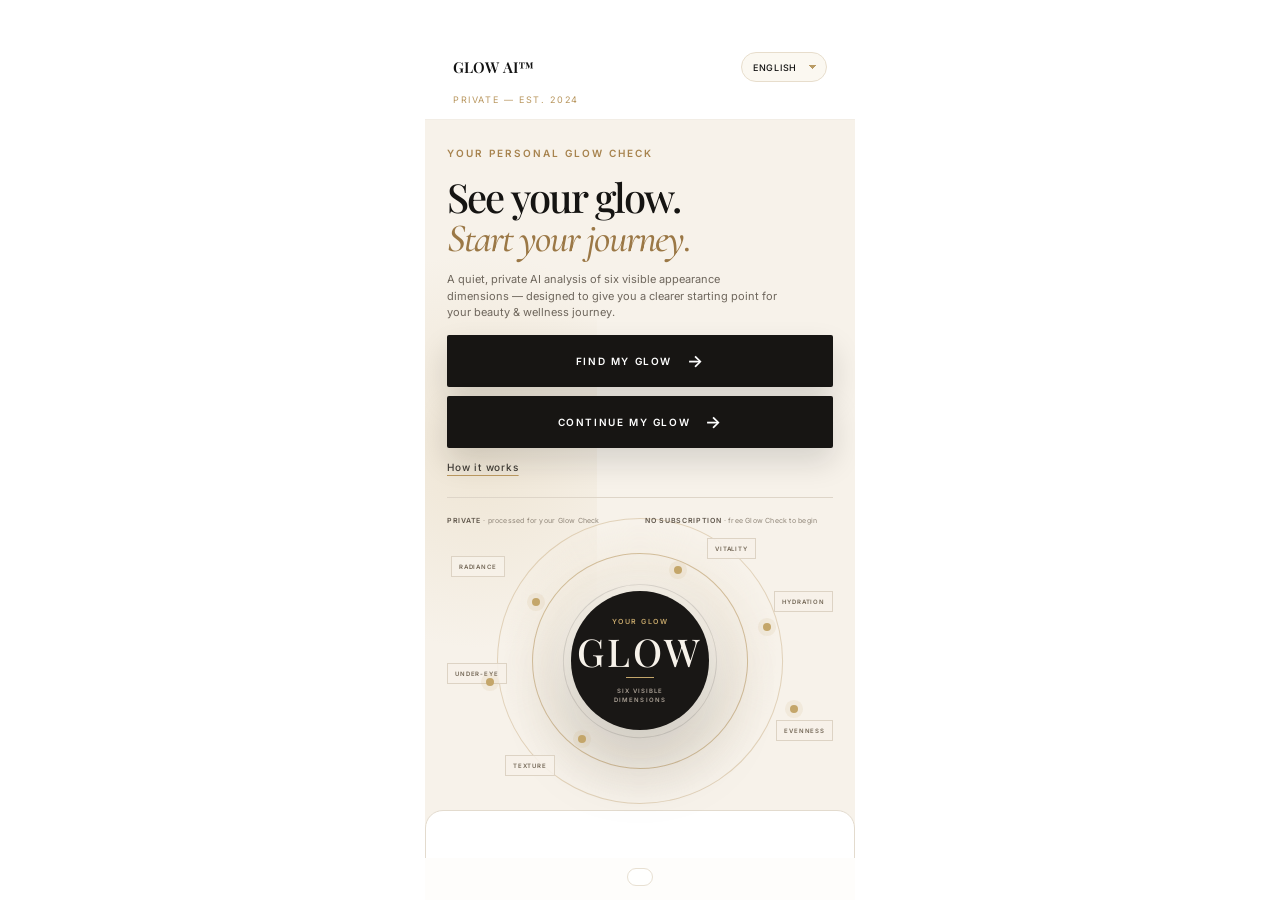
==== commit 4458ba9a: "Promote the approved LIVE promotion patch set for GLOW AI into GLOW AI LIVE. Promoted the approved G" ====
--- a/public/index.html
+++ b/public/index.html
@@ -11,7 +11,7 @@
 <link href="https://fonts.googleapis.com/css2?family=Inter:wght@300;400;500;600&family=Playfair+Display:wght@400;500;600&family=Cormorant+Garamond:wght@400;500;600&display=swap" rel="stylesheet">
 <style>
 :root{--alabaster:#F7F2EA;--paper:#FEFDFB;--white:#fff;--ink:#121212;--gold:#C4A66A;--gold2:#B8965E;--border:#E8E0D2;--soft:#EDE6DB;--muted:#7A7166;--taupe:#9A8C7A}
-*{box-sizing:border-box}html,body{margin:0;min-height:100%;background:#fff;color:var(--ink);font-family:Inter,Arial,sans-serif}button,input{font:inherit}button{cursor:pointer}.app{min-height:100vh;display:flex;flex-direction:column;align-items:center;background:#fff}.chrome{width:100%;max-width:1200px;padding:20px 24px 10px;display:flex;justify-content:space-between;align-items:center}.brand{font:600 15px 'Playfair Display',serif;letter-spacing:.01em}.private{font-size:9px;letter-spacing:.16em;text-transform:uppercase;color:var(--taupe)}.phone{position:relative;width:100%;max-width:1200px;min-height:100vh;background:var(--paper);border:0;border-radius:0;box-shadow:none;overflow:hidden;display:flex;flex-direction:column}.notch{position:absolute;z-index:5;top:0;left:50%;transform:translateX(-50%);width:126px;height:28px;background:var(--ink);border-radius:0 0 16px 16px}.head{flex:none;background:rgba(255,255,255,.95);backdrop-filter:blur(8px)}.headrow{padding:52px 28px 12px;display:flex;justify-content:space-between;align-items:center}.back{height:30px;padding:0 14px;border:1px solid #D5C8B0;border-radius:999px;background:#fff;font-size:10px;letter-spacing:.14em;text-transform:uppercase}.micro{padding:0 28px 14px;border-bottom:1px solid rgba(237,230,219,.7);font-size:9px;letter-spacing:.18em;text-transform:uppercase;color:var(--gold2)}.body{flex:1;overflow:auto;scrollbar-width:none}.body::-webkit-scrollbar{display:none}.screen{display:none;min-height:100%;padding:32px 28px 28px;flex-direction:column}.screen.active{display:flex}.eyebrow{font-size:10px;letter-spacing:.16em;text-transform:uppercase;color:var(--gold2);margin-bottom:12px}.serif{font-family:'Playfair Display',serif}.h1{font:500 30px/1.05 'Playfair Display',serif;margin:0 0 14px;letter-spacing:-.02em}.h2{font:500 26px/1.08 'Playfair Display',serif;margin:0 0 18px}.lead{font-size:12px;line-height:1.55;color:var(--muted);margin:0 0 20px}.spacer{flex:1}.pill{display:inline-flex;align-self:flex-start;border:1px solid var(--border);background:#fff;border-radius:999px;padding:5px 12px;font-size:9px;letter-spacing:.16em;text-transform:uppercase;color:var(--gold2)}.cta{width:100%;height:56px;border:0;border-radius:999px;background:var(--ink);color:#fff;font-size:11px;letter-spacing:.14em;text-transform:uppercase}.secondary{background:#fff;color:var(--ink);border:1px solid var(--border);margin-top:10px}.checks{background:#fff;border:1px solid var(--border);border-radius:18px;padding:8px 16px;margin-top:4px}.check{display:flex;gap:12px;align-items:center;padding:11px 0;border-bottom:1px solid #F2EBE0;font-size:13px}.check:last-child{border-bottom:0}.tick{width:20px;height:20px;border:1px solid #D5C8B0;border-radius:50%;display:grid;place-items:center;color:var(--gold2);font-size:10px;flex:none}.notice{font-size:9px;line-height:1.5;color:var(--taupe);margin:12px 0}#s1{padding-top:18px}#s1 .pill{order:1}#s1 .h1{order:2;margin-top:18px;margin-bottom:10px}#s1 .lead{order:3;margin-bottom:14px}#s1 .hero-visual{order:4}#s1 .hero-steps{order:5}#s1 .hero-proof{order:6}#s1 #start{order:7}#s1 .hero-trust{order:8}#s1 .spacer{display:none}.hero-visual{height:300px;position:relative;margin:6px -4px 18px;overflow:hidden;border-radius:26px;border:1px solid var(--border);background:linear-gradient(145deg,#F3E9DA,#E8DCC8);box-shadow:0 18px 42px rgba(18,18,18,.08)}.hero-visual img{position:absolute;inset:0;width:100%;height:100%;object-fit:cover;object-position:center 38%;display:block}.hero-visual:after{content:'';position:absolute;inset:0;background:linear-gradient(to bottom,rgba(255,255,255,.02),rgba(255,255,255,.05) 55%,rgba(255,255,255,.24));pointer-events:none}.hero-metrics{position:absolute;z-index:2;right:10px;top:18px;display:grid;gap:7px;width:122px}.hero-metric{display:flex;align-items:center;justify-content:space-between;gap:7px;padding:8px 9px;border:1px solid rgba(255,255,255,.78);border-radius:13px;background:rgba(255,255,255,.88);backdrop-filter:blur(8px);box-shadow:0 6px 18px rgba(18,18,18,.07);font-size:8px;color:#29251f}.hero-metric span:first-child{letter-spacing:.02em}.hero-metric b{font:500 11px 'Playfair Display',serif;color:var(--gold2)}.hero-tag{position:absolute;z-index:2;left:13px;bottom:14px;padding:7px 10px;border-radius:999px;background:rgba(255,255,255,.82);border:1px solid rgba(255,255,255,.8);font:500 11px 'Cormorant Garamond',serif;letter-spacing:.08em;color:#6F5B3B}.hero-steps{display:grid;grid-template-columns:1fr 1fr 1fr;gap:0;margin:0 0 16px}.hero-step{display:flex;flex-direction:column;align-items:center;text-align:center;gap:7px;padding:0 6px;font-size:9px;line-height:1.25;color:#3E3932}.hero-step:not(:last-child){border-right:1px solid #E4D9C8}.hero-step-icon{width:42px;height:42px;border-radius:50%;display:grid;place-items:center;background:#F5EDDF;border:1px solid #E5D6BB;color:var(--gold2);font-size:20px;box-shadow:0 6px 18px rgba(196,166,106,.1)}.hero-proof{display:grid;grid-template-columns:118px 1fr;gap:13px;align-items:center;padding:15px 14px;border:1px solid var(--border);border-radius:20px;background:rgba(255,255,255,.82);box-shadow:0 10px 28px rgba(0,0,0,.045);margin-bottom:10px}.hero-avatars{display:flex;align-items:center;padding-left:3px}.hero-avatar-strip{display:block;width:118px;height:auto;max-width:100%;object-fit:contain}.hero-proof-copy{font:500 18px/1.03 'Cormorant Garamond',serif;color:#2C2822}.hero-proof-copy em{font-style:italic;color:#6F5B3B}.hero-trust{display:grid;grid-template-columns:1fr 1fr 1fr;gap:7px;padding:12px 2px 2px}.hero-trust-item{display:flex;gap:6px;align-items:flex-start}.hero-trust-icon{color:var(--gold2);font-size:16px;line-height:1}.hero-trust-title{font-size:8px;font-weight:600;line-height:1.15}.hero-trust-copy{font-size:7px;color:var(--muted);line-height:1.2;margin-top:2px}.live-dot{display:none}.photo-box{height:280px;position:relative;border:1px solid var(--border);border-radius:28px;background:var(--soft);overflow:hidden;margin:2px 0 18px}.photo-box img{position:absolute;inset:0;display:block;width:100%;height:100%;max-width:none;max-height:none;object-fit:cover;object-position:center;background:#EDE6DB;z-index:1}.face-guide{position:absolute;z-index:2;inset:0;width:auto;height:auto;border-radius:0;background:transparent;border:0;display:grid;place-items:center;box-shadow:none;pointer-events:none}.face-silhouette{width:154px;height:202px;position:relative;display:block;border:1.5px solid rgba(255,255,255,.9);border-radius:50%;box-shadow:0 0 0 1px rgba(18,18,18,.08)}.face-silhouette:before{content:'';position:absolute;left:50%;top:-12px;width:1px;height:226px;background:repeating-linear-gradient(to bottom,rgba(255,255,255,.9) 0 10px,transparent 10px 16px);transform:translateX(-50%)}.face-silhouette:after{content:'';position:absolute;left:-42px;right:-42px;top:50%;height:1px;background:repeating-linear-gradient(to right,rgba(255,255,255,.9) 0 12px,transparent 12px 18px);transform:translateY(-50%)}.face-guide:before{content:'';position:absolute;width:46px;height:46px;border-left:3px solid rgba(255,255,255,.95);border-top:3px solid rgba(255,255,255,.95);top:22px;left:22px}.face-guide:after{content:'';position:absolute;width:46px;height:46px;border-right:3px solid rgba(255,255,255,.95);border-bottom:3px solid rgba(255,255,255,.95);right:22px;bottom:22px}.eyes{display:flex;gap:24px}.eye{width:8px;height:8px;border-radius:50%;background:rgba(18,18,18,.8)}.smile{width:40px;height:18px;border-bottom:2px solid rgba(18,18,18,.3);border-radius:0 0 12px 12px}.analysis{align-items:center;text-align:center}.rings{position:relative;width:220px;height:220px;margin:28px 0 36px}.rings i{position:absolute;border-radius:50%;border:1px solid var(--soft)}.rings i:nth-child(1){inset:0}.rings i:nth-child(2){inset:18px}.rings i:nth-child(3){inset:36px;background:#fff;box-shadow:0 12px 40px rgba(0,0,0,.06);display:grid;place-items:center}.rings i:nth-child(4){inset:0;border:2px solid transparent;border-top-color:var(--gold);animation:spin 1.8s linear infinite}.rings i:nth-child(5){inset:18px;border:2px solid transparent;border-top-color:#E8DCC8;animation:spin 2.6s linear infinite reverse}.rings span{font:18px 'Playfair Display',serif;letter-spacing:.18em}@keyframes spin{to{transform:rotate(360deg)}}.score-circle{width:148px;height:148px;border:3px solid var(--gold);border-radius:50%;background:#fff;display:grid;place-items:center;box-shadow:0 12px 32px rgba(196,166,106,.18);margin:0 auto 14px}.score-number{font:600 44px/1 'Playfair Display',serif}.score-denom{font-size:14px;color:var(--taupe);margin-top:3px}.score-band{display:inline-flex;background:var(--ink);color:#fff;border-radius:999px;padding:6px 14px;font-size:10px;letter-spacing:.16em;text-transform:uppercase}.archetype-card{background:linear-gradient(135deg,#fff 0%,#F8F5EF 100%);border:1px solid var(--border);border-radius:22px;padding:18px;margin:24px 0 4px;box-shadow:0 10px 30px rgba(0,0,0,.045)}.archetype-head{display:flex;justify-content:space-between;align-items:center;margin-bottom:13px}.archetype-label{font-size:9px;letter-spacing:.18em;text-transform:uppercase;color:var(--gold2)}.archetype-mark{width:34px;height:34px;border:1px solid #D8C8A9;border-radius:50%;display:grid;place-items:center;color:var(--gold2);font:20px 'Playfair Display',serif}.archetype-body{display:grid;grid-template-columns:54px 1fr;gap:14px;align-items:center}.archetype-symbol{width:54px;height:54px;border:1px solid #D8C8A9;border-radius:50%;display:grid;place-items:center;color:var(--gold2);font-size:24px}.archetype-name{font:500 18px/1.15 'Playfair Display',serif;margin-bottom:5px}.archetype-badge{font-size:10px;color:var(--gold2);letter-spacing:.04em;margin-bottom:7px}.archetype-copy{font-size:11px;line-height:1.5;color:var(--muted);margin:0}.profile-hero{padding-top:0}.profile-kicker{font-size:9px;letter-spacing:.18em;text-transform:uppercase;color:var(--gold2);margin-bottom:10px}.profile-title{font:500 29px/1.08 'Playfair Display',serif;margin:0 0 18px;letter-spacing:-.02em}.profile-card{background:linear-gradient(135deg,#fff 0%,#F8F5EF 100%);border:1px solid var(--border);border-radius:22px;padding:18px;margin-bottom:14px;box-shadow:0 10px 30px rgba(0,0,0,.045)}.profile-card .archetype-body{grid-template-columns:48px 1fr}.profile-card .archetype-symbol{width:48px;height:48px}.profile-card .archetype-name{font-size:20px}.profile-score-strip{display:flex;gap:8px;align-items:center;margin-top:15px;padding-top:13px;border-top:1px solid var(--border);font-size:10px;color:var(--muted)}.profile-score-strip strong{color:var(--ink);font-family:'Playfair Display',serif;font-size:15px}.s5-approved{padding-top:28px}.s5-approved .score-intro{display:grid;grid-template-columns:1fr 150px;gap:10px;align-items:start;margin-bottom:4px}.s5-approved .score-title{font:500 31px/1.02 'Playfair Display',serif;margin:0 0 12px;letter-spacing:-.025em}.s5-approved .score-lead{font-size:11px;line-height:1.55;color:var(--muted);margin:0;max-width:210px}.s5-approved .score-side{text-align:center}.s5-approved .score-circle{width:140px;height:140px;border-width:2px;margin:0 auto 9px;box-shadow:none}.s5-approved .score-number{font-size:42px}.s5-approved .score-band{font-size:9px;padding:6px 11px;background:#F0E7D0;color:var(--ink)}.s5-approved .archetype-card{margin-top:12px;padding:18px}.s5-approved .archetype-body{grid-template-columns:120px 1fr}.s5-approved .archetype-symbol{width:82px;height:82px;font-size:32px;margin:auto}.s5-approved .archetype-name{font-size:18px}.s5-approved .archetype-copy{max-width:225px}.s5-approved .scoregrid{grid-template-columns:repeat(3,minmax(0,1fr));gap:10px;margin:8px 0 18px}.s5-approved .dim{padding:12px 10px;border-radius:14px;box-shadow:none;min-width:0;min-height:108px}.s5-approved .dim-top{min-height:72px;display:grid;grid-template-columns:42px minmax(0,1fr);gap:7px;align-items:center}.s5-approved .dim label{font-size:8px;line-height:1.18;letter-spacing:.11em;white-space:normal;overflow:visible;text-overflow:clip;word-break:normal}.s5-approved .dim strong{font-size:22px;line-height:1;margin:4px 0 0}.s5-approved .dim .dim-icon{width:42px;height:42px;margin:0;float:none}.s5-approved .dim .dim-icon svg{width:25px;height:25px}.s6-approved{padding-top:18px}.s6-approved .priority-wrap{margin-top:0;background:#F7F2EA;border-radius:22px;padding:18px}.s6-approved .priority{padding:13px 0}.s6-approved .priority-num{width:34px;height:34px;font-size:14px}.s6-approved .priority-title{font:500 15px 'Playfair Display',serif}.s6-approved .priority-desc{font-size:11px;line-height:1.35}.s6-approved .free-snapshot{background:#F7F2EA;border:1px solid #E8E0D2;border-radius:20px;padding:18px;margin-top:12px}.s6-approved .snapshot-head{display:flex;justify-content:space-between;align-items:center}.s6-approved .snapshot-icon{color:var(--gold2);font-size:22px}.s6-approved .snapshot-copy{display:grid;grid-template-columns:44px 1fr;gap:12px;align-items:start;margin:14px 0}.s6-approved .snapshot-bulb{width:44px;height:44px;border-radius:50%;background:#F0EBDD;display:grid;place-items:center;color:var(--gold2);font-size:22px}.s6-approved .snapshot-title{font:500 16px 'Playfair Display',serif;margin-bottom:5px}.s6-approved .snapshot-text{font-size:11px;line-height:1.5;color:var(--muted);margin:0}.s6-approved .snapshot-actions{background:#F2EDE3;border-radius:16px;padding:4px 12px}.s6-approved .snapshot-action{display:flex;align-items:center;gap:12px;padding:12px 0;border-bottom:1px solid #E3DACB}.s6-approved .snapshot-action:last-child{border-bottom:0}.s6-approved .snapshot-action-icon{width:28px;color:var(--gold2);font-size:20px;text-align:center}.s6-approved .snapshot-action-title{font-size:12px;font-weight:500}.s6-approved .snapshot-action-desc{font-size:10px;color:var(--muted);margin-top:2px}.s6-approved .snapshot-arrow{margin-left:auto;color:var(--gold2);font-size:18px}.s6-approved .upsell{margin-top:16px}.s6-approved .upsell .eyebrow{margin-bottom:8px}.s6-approved .upsell-title{font:500 29px/1.03 'Playfair Display',serif;letter-spacing:-.02em;margin:0 0 9px}.s6-approved .upsell-copy{font-size:12px;line-height:1.45;color:var(--muted);margin:0}.s6-approved .plan-cta{margin-top:14px;height:58px}.s6-approved .plan-sub{display:block;font-size:9px;letter-spacing:.06em;margin-top:5px;color:#D8CDBB}.scoregrid{display:grid;grid-template-columns:1fr 1fr;gap:10px;margin:24px 0}.dim{background:#fff;border:1px solid var(--border);border-radius:16px;padding:14px;box-shadow:0 8px 24px rgba(0,0,0,.04)}.dim label{display:block;color:var(--gold2);font-size:9px;letter-spacing:.14em}.dim strong{display:block;font:600 24px 'Playfair Display',serif;margin:4px 0}.dim-top{min-height:66px}.dim-icon{width:38px;height:38px;border-radius:50%;background:#F7F2EA;display:grid;place-items:center;float:left;margin-right:8px;color:var(--gold2)}.dim-icon svg{width:26px;height:26px;fill:none;stroke:currentColor;stroke-width:1.8;stroke-linecap:round;stroke-linejoin:round}.dim-copy{overflow:hidden;padding-top:1px}.dim-denom{display:block;font-size:8px;color:var(--muted);line-height:1.1;margin-top:2px}.bar{height:4px;background:#F2EBE0;border-radius:99px;overflow:hidden;clear:both}.bar i{display:block;height:100%;background:var(--gold);border-radius:99px}.insight-card,.priority-card,.plan-card,.confirm-card,.id-card{background:#fff;border:1px solid var(--border);border-radius:20px;padding:18px;box-shadow:0 8px 32px rgba(0,0,0,.05)}.insight-label,.section-label{font-size:9px;letter-spacing:.16em;text-transform:uppercase;color:var(--gold2);margin-bottom:10px}.insight-text{font-size:13px;line-height:1.6;color:#4A443D;margin:0}.priority-wrap{background:var(--alabaster);border:1px solid var(--soft);border-radius:20px;padding:18px;margin-top:12px}.priority{display:flex;gap:12px;padding:12px 0;border-bottom:1px solid var(--border);align-items:center}.priority:last-child{border-bottom:0}.priority-num{width:28px;height:28px;border-radius:50%;background:#fff;border:1px solid var(--border);display:grid;place-items:center;font:13px 'Playfair Display',serif}.priority-title{font-size:13px;font-weight:500}.priority-desc{font-size:11px;color:var(--muted);margin-top:2px}.feature-list{display:grid;gap:12px;margin:8px 0 22px}.feature{display:flex;gap:10px;font-size:13px;line-height:1.5;color:#4A443D}.diamond{width:6px;height:6px;background:var(--gold);transform:rotate(45deg);margin-top:6px;flex:none}.s7-intro{font-size:12px;line-height:1.55;color:var(--muted);margin:0 0 9px}.s7-intro strong{color:var(--ink);font-weight:600}.s7-reveals-label{margin-top:20px;margin-bottom:10px}.s7-reveals{gap:0;margin:0 0 22px}.s7-reveals .feature{gap:10px;padding:12px 0;border-bottom:1px solid var(--border);align-items:flex-start}.s7-reveals .feature:last-child{border-bottom:0}.feature-lock{width:16px;height:18px;position:relative;display:block;flex:none;margin-top:1px}.feature-lock:before{content:'';position:absolute;left:3px;top:7px;width:10px;height:9px;border:1.4px solid var(--gold2);border-radius:2px;background:transparent}.feature-lock:after{content:'';position:absolute;left:5px;top:1px;width:6px;height:8px;border:1.4px solid var(--gold2);border-bottom:0;border-radius:6px 6px 0 0}.feature-title{font:500 14px/1.2 'Playfair Display',serif;color:var(--ink);margin-bottom:4px}.feature-copy{font-size:10.5px;line-height:1.45;color:var(--muted)}.price-card{border:1px solid var(--gold);border-radius:20px;padding:18px;background:#fff;box-shadow:0 8px 32px rgba(196,166,106,.12);margin-bottom:18px}.price-row{display:flex;justify-content:space-between}.price{font:500 16px 'Playfair Display',serif}.total{font:600 16px 'Playfair Display',serif}.input{width:100%;height:52px;border:1px solid var(--border);border-radius:999px;background:#fff;padding:0 18px;outline:0;margin:6px 0 18px}.input:focus{border-color:var(--gold)}.error{font-size:11px;color:#9b4f4f;margin:-10px 0 10px;display:none}.legal-consent{display:grid;grid-template-columns:24px 1fr;gap:11px;align-items:start;font-size:10px;line-height:1.45;color:var(--muted);margin:2px 0 12px;cursor:pointer}.legal-consent input{position:absolute;opacity:0;width:1px;height:1px;pointer-events:none}.legal-box{width:22px;height:22px;border:1.5px solid #B8965E;border-radius:6px;background:#fff;display:grid;place-items:center;flex:none;margin-top:1px;box-shadow:0 1px 2px rgba(18,18,18,.06)}.legal-consent input:checked + .legal-box{background:var(--ink);border-color:var(--ink)}.legal-consent input:checked + .legal-box:after{content:'✓';color:#fff;font-size:14px;line-height:1;font-weight:700}.legal-consent:focus-within .legal-box{box-shadow:0 0 0 3px rgba(196,166,106,.22)}.legal-copy a{color:#5A3B72;text-decoration:underline;text-underline-offset:2px}.confirm-icon{width:48px;height:48px;border-radius:50%;background:var(--alabaster);border:1px solid #E8DCC8;display:grid;place-items:center;color:var(--gold);font-size:20px;margin-bottom:18px}.timeline{border-left:1px solid var(--border);margin:4px 0 20px 8px;padding-left:24px;display:grid;gap:14px}.timeline-item{position:relative;background:#fff;border:1px solid var(--border);border-radius:16px;padding:13px}.timeline-item:before{content:'';position:absolute;left:-30px;top:16px;width:9px;height:9px;background:var(--gold);border:2px solid #fff;border-radius:50%;box-shadow:0 1px 3px rgba(0,0,0,.1)}.time{font-size:9px;letter-spacing:.14em;color:var(--gold2);text-transform:uppercase}.tt{font-size:13px;font-weight:500;margin-top:3px}.td{font-size:11px;color:var(--muted);margin-top:3px;line-height:1.45}.download{background:var(--alabaster);border:1px solid #E8DCC8;border-radius:18px;padding:16px;margin:0 0 18px}.download a{display:block;text-decoration:none;text-align:center;background:var(--ink);color:#fff;border-radius:999px;height:48px;line-height:48px;font-size:10px;letter-spacing:.14em;text-transform:uppercase}.id-note{display:flex;gap:10px;background:var(--alabaster);border:1px solid var(--soft);border-radius:16px;padding:14px;font-size:11px;color:var(--muted);line-height:1.5;margin-bottom:10px}.progress-grid{display:grid;grid-template-columns:1fr 1fr;gap:10px;margin-bottom:12px}.progress-card{border:1px solid var(--border);border-radius:18px;padding:15px;background:#fff}.progress-card.dark{background:var(--ink);color:#fff}.progress-label{font-size:9px;letter-spacing:.14em;color:var(--taupe);text-transform:uppercase}.dark .progress-label{color:rgba(255,255,255,.6)}.progress-score{font:600 32px 'Playfair Display',serif;margin:6px 0}.trend{display:flex;align-items:center;gap:5px;font-size:10px;font-weight:500;letter-spacing:.04em;min-height:16px}.trend.up{color:var(--gold2)}.trend.down{color:#8E6A5A}.trend.flat{color:var(--muted)}.trend-arrow{font-size:15px;line-height:1}.change{background:var(--alabaster);border:1px solid #E8DCC8;border-radius:18px;padding:16px;margin-bottom:12px}.share{background:#fff;border:1px solid var(--border);color:var(--ink);margin-bottom:10px}.bottom{padding:10px 16px 14px;display:flex;justify-content:center;flex:none}.dots{display:flex;gap:5px;align-items:center;background:rgba(255,255,255,.8);border:1px solid var(--border);border-radius:999px;padding:8px 12px}.dot{display:block;width:7px;height:7px;border-radius:50%;background:#D5C8B0}.dot.active{width:24px;background:var(--ink);border-radius:5px}@media(max-height:700px){.phone{height:calc(100vh - 10px);border-radius:28px}.headrow{padding-top:38px}.screen{padding-top:22px}.photo-box{height:220px}.rings{margin:18px 0 24px}.scoregrid{margin:14px 0}}
+*{box-sizing:border-box}html,body{margin:0;min-height:100%;background:#fff;color:var(--ink);font-family:Inter,Arial,sans-serif}button,input{font:inherit}button{cursor:pointer}.app{min-height:100vh;display:flex;flex-direction:column;align-items:center;background:#fff}.chrome{width:100%;max-width:1200px;padding:20px 24px 10px;display:flex;justify-content:space-between;align-items:center}.brand{font:600 15px 'Playfair Display',serif;letter-spacing:.01em}.private{font-size:9px;letter-spacing:.16em;text-transform:uppercase;color:var(--taupe)}.phone{position:relative;width:100%;max-width:1200px;min-height:100vh;background:var(--paper);border:0;border-radius:0;box-shadow:none;overflow:hidden;display:flex;flex-direction:column}.notch{position:absolute;z-index:5;top:0;left:50%;transform:translateX(-50%);width:126px;height:28px;background:var(--ink);border-radius:0 0 16px 16px}.head{flex:none;background:rgba(255,255,255,.95);backdrop-filter:blur(8px)}.headrow{padding:52px 28px 12px;display:flex;justify-content:space-between;align-items:center}.back{height:30px;padding:0 14px;border:1px solid #D5C8B0;border-radius:999px;background:#fff;font-size:10px;letter-spacing:.14em;text-transform:uppercase}.micro{padding:0 28px 14px;border-bottom:1px solid rgba(237,230,219,.7);font-size:9px;letter-spacing:.18em;text-transform:uppercase;color:var(--gold2)}.body{flex:1;overflow:auto;scrollbar-width:none}.body::-webkit-scrollbar{display:none}.screen{display:none;min-height:100%;padding:32px 28px 28px;flex-direction:column}.screen.active{display:flex}.eyebrow{font-size:10px;letter-spacing:.16em;text-transform:uppercase;color:var(--gold2);margin-bottom:12px}.serif{font-family:'Playfair Display',serif}.h1{font:500 30px/1.05 'Playfair Display',serif;margin:0 0 14px;letter-spacing:-.02em}.h2{font:500 26px/1.08 'Playfair Display',serif;margin:0 0 18px}.lead{font-size:12px;line-height:1.55;color:var(--muted);margin:0 0 20px}.spacer{flex:1}.pill{display:inline-flex;align-self:flex-start;border:1px solid var(--border);background:#fff;border-radius:999px;padding:5px 12px;font-size:9px;letter-spacing:.16em;text-transform:uppercase;color:var(--gold2)}.cta{width:100%;height:56px;border:0;border-radius:999px;background:var(--ink);color:#fff;font-size:11px;letter-spacing:.14em;text-transform:uppercase}.secondary{background:#fff;color:var(--ink);border:1px solid var(--border);margin-top:10px}.paid-report-resend{display:inline-block;margin:14px 0 0;color:var(--gold2);font-size:10px;line-height:1.4;letter-spacing:.1em;text-transform:uppercase;text-decoration:underline;text-decoration-color:#D9C8A6;text-underline-offset:4px}.paid-report-resend[aria-disabled='true']{text-decoration:none;opacity:.75}.paid-report-status{min-height:13px;margin-top:6px;font-size:9px;line-height:1.4;color:var(--muted);text-align:left}.checks{background:#fff;border:1px solid var(--border);border-radius:18px;padding:8px 16px;margin-top:4px}.check{display:flex;gap:12px;align-items:center;padding:11px 0;border-bottom:1px solid #F2EBE0;font-size:13px}.check:last-child{border-bottom:0}.tick{width:20px;height:20px;border:1px solid #D5C8B0;border-radius:50%;display:grid;place-items:center;color:var(--gold2);font-size:10px;flex:none}.notice{font-size:9px;line-height:1.5;color:var(--taupe);margin:12px 0}#s1{padding-top:18px}#s1 .pill{order:1}#s1 .h1{order:2;margin-top:18px;margin-bottom:10px}#s1 .lead{order:3;margin-bottom:14px}#s1 .hero-visual{order:4}#s1 .hero-steps{order:5}#s1 .hero-proof{order:6}#s1 #start{order:7}#s1 .hero-trust{order:8}#s1 .spacer{display:none}.hero-visual{height:300px;position:relative;margin:6px -4px 18px;overflow:hidden;border-radius:26px;border:1px solid var(--border);background:linear-gradient(145deg,#F3E9DA,#E8DCC8);box-shadow:0 18px 42px rgba(18,18,18,.08)}.hero-visual img{position:absolute;inset:0;width:100%;height:100%;object-fit:cover;object-position:center 38%;display:block}.hero-visual:after{content:'';position:absolute;inset:0;background:linear-gradient(to bottom,rgba(255,255,255,.02),rgba(255,255,255,.05) 55%,rgba(255,255,255,.24));pointer-events:none}.hero-metrics{position:absolute;z-index:2;right:10px;top:18px;display:grid;gap:7px;width:122px}.hero-metric{display:flex;align-items:center;justify-content:space-between;gap:7px;padding:8px 9px;border:1px solid rgba(255,255,255,.78);border-radius:13px;background:rgba(255,255,255,.88);backdrop-filter:blur(8px);box-shadow:0 6px 18px rgba(18,18,18,.07);font-size:8px;color:#29251f}.hero-metric span:first-child{letter-spacing:.02em}.hero-metric b{font:500 11px 'Playfair Display',serif;color:var(--gold2)}.hero-tag{position:absolute;z-index:2;left:13px;bottom:14px;padding:7px 10px;border-radius:999px;background:rgba(255,255,255,.82);border:1px solid rgba(255,255,255,.8);font:500 11px 'Cormorant Garamond',serif;letter-spacing:.08em;color:#6F5B3B}.hero-steps{display:grid;grid-template-columns:1fr 1fr 1fr;gap:0;margin:0 0 16px}.hero-step{display:flex;flex-direction:column;align-items:center;text-align:center;gap:7px;padding:0 6px;font-size:9px;line-height:1.25;color:#3E3932}.hero-step:not(:last-child){border-right:1px solid #E4D9C8}.hero-step-icon{width:42px;height:42px;border-radius:50%;display:grid;place-items:center;background:#F5EDDF;border:1px solid #E5D6BB;color:var(--gold2);font-size:20px;box-shadow:0 6px 18px rgba(196,166,106,.1)}.hero-proof{display:grid;grid-template-columns:118px 1fr;gap:13px;align-items:center;padding:15px 14px;border:1px solid var(--border);border-radius:20px;background:rgba(255,255,255,.82);box-shadow:0 10px 28px rgba(0,0,0,.045);margin-bottom:10px}.hero-avatars{display:flex;align-items:center;padding-left:3px}.hero-avatar-strip{display:block;width:118px;height:auto;max-width:100%;object-fit:contain}.hero-proof-copy{font:500 18px/1.03 'Cormorant Garamond',serif;color:#2C2822}.hero-proof-copy em{font-style:italic;color:#6F5B3B}.hero-trust{display:grid;grid-template-columns:1fr 1fr 1fr;gap:7px;padding:12px 2px 2px}.hero-trust-item{display:flex;gap:6px;align-items:flex-start}.hero-trust-icon{color:var(--gold2);font-size:16px;line-height:1}.hero-trust-title{font-size:8px;font-weight:600;line-height:1.15}.hero-trust-copy{font-size:7px;color:var(--muted);line-height:1.2;margin-top:2px}.live-dot{display:none}.photo-box{height:280px;position:relative;border:1px solid var(--border);border-radius:28px;background:var(--soft);overflow:hidden;margin:2px 0 18px}.photo-box img{position:absolute;inset:0;display:block;width:100%;height:100%;max-width:none;max-height:none;object-fit:cover;object-position:center;background:#EDE6DB;z-index:1}.face-guide{position:absolute;z-index:2;inset:0;width:auto;height:auto;border-radius:0;background:transparent;border:0;display:grid;place-items:center;box-shadow:none;pointer-events:none}.face-silhouette{width:154px;height:202px;position:relative;display:block;border:1.5px solid rgba(255,255,255,.9);border-radius:50%;box-shadow:0 0 0 1px rgba(18,18,18,.08)}.face-silhouette:before{content:'';position:absolute;left:50%;top:-12px;width:1px;height:226px;background:repeating-linear-gradient(to bottom,rgba(255,255,255,.9) 0 10px,transparent 10px 16px);transform:translateX(-50%)}.face-silhouette:after{content:'';position:absolute;left:-42px;right:-42px;top:50%;height:1px;background:repeating-linear-gradient(to right,rgba(255,255,255,.9) 0 12px,transparent 12px 18px);transform:translateY(-50%)}.face-guide:before{content:'';position:absolute;width:46px;height:46px;border-left:3px solid rgba(255,255,255,.95);border-top:3px solid rgba(255,255,255,.95);top:22px;left:22px}.face-guide:after{content:'';position:absolute;width:46px;height:46px;border-right:3px solid rgba(255,255,255,.95);border-bottom:3px solid rgba(255,255,255,.95);right:22px;bottom:22px}.eyes{display:flex;gap:24px}.eye{width:8px;height:8px;border-radius:50%;background:rgba(18,18,18,.8)}.smile{width:40px;height:18px;border-bottom:2px solid rgba(18,18,18,.3);border-radius:0 0 12px 12px}.analysis{align-items:center;text-align:center}.rings{position:relative;width:220px;height:220px;margin:28px 0 36px}.rings i{position:absolute;border-radius:50%;border:1px solid var(--soft)}.rings i:nth-child(1){inset:0}.rings i:nth-child(2){inset:18px}.rings i:nth-child(3){inset:36px;background:#fff;box-shadow:0 12px 40px rgba(0,0,0,.06);display:grid;place-items:center}.rings i:nth-child(4){inset:0;border:2px solid transparent;border-top-color:var(--gold);animation:spin 1.8s linear infinite}.rings i:nth-child(5){inset:18px;border:2px solid transparent;border-top-color:#E8DCC8;animation:spin 2.6s linear infinite reverse}.rings span{font:18px 'Playfair Display',serif;letter-spacing:.18em}@keyframes spin{to{transform:rotate(360deg)}}.score-circle{width:148px;height:148px;border:3px solid var(--gold);border-radius:50%;background:#fff;display:grid;place-items:center;box-shadow:0 12px 32px rgba(196,166,106,.18);margin:0 auto 14px}.score-number{font:600 44px/1 'Playfair Display',serif}.score-denom{font-size:14px;color:var(--taupe);margin-top:3px}.score-band{display:inline-flex;background:var(--ink);color:#fff;border-radius:999px;padding:6px 14px;font-size:10px;letter-spacing:.16em;text-transform:uppercase}.archetype-card{background:linear-gradient(135deg,#fff 0%,#F8F5EF 100%);border:1px solid var(--border);border-radius:22px;padding:18px;margin:24px 0 4px;box-shadow:0 10px 30px rgba(0,0,0,.045)}.archetype-head{display:flex;justify-content:space-between;align-items:center;margin-bottom:13px}.archetype-label{font-size:9px;letter-spacing:.18em;text-transform:uppercase;color:var(--gold2)}.archetype-mark{width:34px;height:34px;border:1px solid #D8C8A9;border-radius:50%;display:grid;place-items:center;color:var(--gold2);font:20px 'Playfair Display',serif}.archetype-body{display:grid;grid-template-columns:54px 1fr;gap:14px;align-items:center}.archetype-symbol{width:54px;height:54px;border:1px solid #D8C8A9;border-radius:50%;display:grid;place-items:center;color:var(--gold2);font-size:24px}.archetype-name{font:500 18px/1.15 'Playfair Display',serif;margin-bottom:5px}.archetype-badge{font-size:10px;color:var(--gold2);letter-spacing:.04em;margin-bottom:7px}.archetype-copy{font-size:11px;line-height:1.5;color:var(--muted);margin:0}.profile-hero{padding-top:0}.profile-kicker{font-size:9px;letter-spacing:.18em;text-transform:uppercase;color:var(--gold2);margin-bottom:10px}.profile-title{font:500 29px/1.08 'Playfair Display',serif;margin:0 0 18px;letter-spacing:-.02em}.profile-card{background:linear-gradient(135deg,#fff 0%,#F8F5EF 100%);border:1px solid var(--border);border-radius:22px;padding:18px;margin-bottom:14px;box-shadow:0 10px 30px rgba(0,0,0,.045)}.profile-card .archetype-body{grid-template-columns:48px 1fr}.profile-card .archetype-symbol{width:48px;height:48px}.profile-card .archetype-name{font-size:20px}.profile-score-strip{display:flex;gap:8px;align-items:center;margin-top:15px;padding-top:13px;border-top:1px solid var(--border);font-size:10px;color:var(--muted)}.profile-score-strip strong{color:var(--ink);font-family:'Playfair Display',serif;font-size:15px}.s5-approved{padding-top:28px}.s5-approved .score-intro{display:grid;grid-template-columns:1fr 150px;gap:10px;align-items:start;margin-bottom:4px}.s5-approved .score-title{font:500 31px/1.02 'Playfair Display',serif;margin:0 0 12px;letter-spacing:-.025em}.s5-approved .score-lead{font-size:11px;line-height:1.55;color:var(--muted);margin:0;max-width:210px}.s5-approved .score-side{text-align:center}.s5-approved .score-circle{width:140px;height:140px;border-width:2px;margin:0 auto 9px;box-shadow:none}.s5-approved .score-number{font-size:42px}.s5-approved .score-band{font-size:9px;padding:6px 11px;background:#F0E7D0;color:var(--ink)}.s5-approved .archetype-card{margin-top:12px;padding:18px}.s5-approved .archetype-body{grid-template-columns:120px 1fr}.s5-approved .archetype-symbol{width:82px;height:82px;font-size:32px;margin:auto}.s5-approved .archetype-name{font-size:18px}.s5-approved .archetype-copy{max-width:225px}.s5-approved .scoregrid{grid-template-columns:repeat(3,minmax(0,1fr));gap:10px;margin:8px 0 18px}.s5-approved .dim{padding:12px 10px;border-radius:14px;box-shadow:none;min-width:0;min-height:108px}.s5-approved .dim-top{min-height:72px;display:grid;grid-template-columns:42px minmax(0,1fr);gap:7px;align-items:center}.s5-approved .dim label{font-size:8px;line-height:1.18;letter-spacing:.11em;white-space:normal;overflow:visible;text-overflow:clip;word-break:normal}.s5-approved .dim strong{font-size:22px;line-height:1;margin:4px 0 0}.s5-approved .dim .dim-icon{width:42px;height:42px;margin:0;float:none}.s5-approved .dim .dim-icon svg{width:25px;height:25px}.s6-approved{padding-top:18px}.s6-approved .priority-wrap{margin-top:0;background:#F7F2EA;border-radius:22px;padding:18px}.s6-approved .priority{padding:13px 0}.s6-approved .priority-num{width:34px;height:34px;font-size:14px}.s6-approved .priority-title{font:500 15px 'Playfair Display',serif}.s6-approved .priority-desc{font-size:11px;line-height:1.35}.s6-approved .free-snapshot{background:#F7F2EA;border:1px solid #E8E0D2;border-radius:20px;padding:18px;margin-top:12px}.s6-approved .snapshot-head{display:flex;justify-content:space-between;align-items:center}.s6-approved .snapshot-icon{color:var(--gold2);font-size:22px}.s6-approved .snapshot-copy{display:grid;grid-template-columns:44px 1fr;gap:12px;align-items:start;margin:14px 0}.s6-approved .snapshot-bulb{width:44px;height:44px;border-radius:50%;background:#F0EBDD;display:grid;place-items:center;color:var(--gold2);font-size:22px}.s6-approved .snapshot-title{font:500 16px 'Playfair Display',serif;margin-bottom:5px}.s6-approved .snapshot-text{font-size:11px;line-height:1.5;color:var(--muted);margin:0}.s6-approved .snapshot-actions{background:#F2EDE3;border-radius:16px;padding:4px 12px}.s6-approved .snapshot-action{display:flex;align-items:center;gap:12px;padding:12px 0;border-bottom:1px solid #E3DACB}.s6-approved .snapshot-action:last-child{border-bottom:0}.s6-approved .snapshot-action-icon{width:28px;color:var(--gold2);font-size:20px;text-align:center}.s6-approved .snapshot-action-title{font-size:12px;font-weight:500}.s6-approved .snapshot-action-desc{font-size:10px;color:var(--muted);margin-top:2px}.s6-approved .snapshot-arrow{margin-left:auto;color:var(--gold2);font-size:18px}.s6-approved .upsell{margin-top:16px}.s6-approved .upsell .eyebrow{margin-bottom:8px}.s6-approved .upsell-title{font:500 29px/1.03 'Playfair Display',serif;letter-spacing:-.02em;margin:0 0 9px}.s6-approved .upsell-copy{font-size:12px;line-height:1.45;color:var(--muted);margin:0}.s6-approved .plan-cta{margin-top:14px;height:58px}.s6-approved .plan-sub{display:block;font-size:9px;letter-spacing:.06em;margin-top:5px;color:#D8CDBB}.scoregrid{display:grid;grid-template-columns:1fr 1fr;gap:10px;margin:24px 0}.dim{background:#fff;border:1px solid var(--border);border-radius:16px;padding:14px;box-shadow:0 8px 24px rgba(0,0,0,.04)}.dim label{display:block;color:var(--gold2);font-size:9px;letter-spacing:.14em}.dim strong{display:block;font:600 24px 'Playfair Display',serif;margin:4px 0}.dim-top{min-height:66px}.dim-icon{width:38px;height:38px;border-radius:50%;background:#F7F2EA;display:grid;place-items:center;float:left;margin-right:8px;color:var(--gold2)}.dim-icon svg{width:26px;height:26px;fill:none;stroke:currentColor;stroke-width:1.8;stroke-linecap:round;stroke-linejoin:round}.dim-copy{overflow:hidden;padding-top:1px}.dim-denom{display:block;font-size:8px;color:var(--muted);line-height:1.1;margin-top:2px}.bar{height:4px;background:#F2EBE0;border-radius:99px;overflow:hidden;clear:both}.bar i{display:block;height:100%;background:var(--gold);border-radius:99px}.insight-card,.priority-card,.plan-card,.confirm-card,.id-card{background:#fff;border:1px solid var(--border);border-radius:20px;padding:18px;box-shadow:0 8px 32px rgba(0,0,0,.05)}.insight-label,.section-label{font-size:9px;letter-spacing:.16em;text-transform:uppercase;color:var(--gold2);margin-bottom:10px}.insight-text{font-size:13px;line-height:1.6;color:#4A443D;margin:0}.priority-wrap{background:var(--alabaster);border:1px solid var(--soft);border-radius:20px;padding:18px;margin-top:12px}.priority{display:flex;gap:12px;padding:12px 0;border-bottom:1px solid var(--border);align-items:center}.priority:last-child{border-bottom:0}.priority-num{width:28px;height:28px;border-radius:50%;background:#fff;border:1px solid var(--border);display:grid;place-items:center;font:13px 'Playfair Display',serif}.priority-title{font-size:13px;font-weight:500}.priority-desc{font-size:11px;color:var(--muted);margin-top:2px}.feature-list{display:grid;gap:12px;margin:8px 0 22px}.feature{display:flex;gap:10px;font-size:13px;line-height:1.5;color:#4A443D}.diamond{width:6px;height:6px;background:var(--gold);transform:rotate(45deg);margin-top:6px;flex:none}.s7-intro{font-size:12px;line-height:1.55;color:var(--muted);margin:0 0 9px}.s7-intro strong{color:var(--ink);font-weight:600}.s7-reveals-label{margin-top:20px;margin-bottom:10px}.s7-reveals{gap:0;margin:0 0 22px}.s7-reveals .feature{gap:10px;padding:12px 0;border-bottom:1px solid var(--border);align-items:flex-start}.s7-reveals .feature:last-child{border-bottom:0}.feature-lock{width:16px;height:18px;position:relative;display:block;flex:none;margin-top:1px}.feature-lock:before{content:'';position:absolute;left:3px;top:7px;width:10px;height:9px;border:1.4px solid var(--gold2);border-radius:2px;background:transparent}.feature-lock:after{content:'';position:absolute;left:5px;top:1px;width:6px;height:8px;border:1.4px solid var(--gold2);border-bottom:0;border-radius:6px 6px 0 0}.feature-title{font:500 14px/1.2 'Playfair Display',serif;color:var(--ink);margin-bottom:4px}.feature-copy{font-size:10.5px;line-height:1.45;color:var(--muted)}.price-card{border:1px solid var(--gold);border-radius:20px;padding:18px;background:#fff;box-shadow:0 8px 32px rgba(196,166,106,.12);margin-bottom:18px}.price-row{display:flex;justify-content:space-between}.price{font:500 16px 'Playfair Display',serif}.total{font:600 16px 'Playfair Display',serif}.input{width:100%;height:52px;border:1px solid var(--border);border-radius:999px;background:#fff;padding:0 18px;outline:0;margin:6px 0 18px}.input:focus{border-color:var(--gold)}.error{font-size:11px;color:#9b4f4f;margin:-10px 0 10px;display:none}.legal-consent{display:grid;grid-template-columns:24px 1fr;gap:11px;align-items:start;font-size:10px;line-height:1.45;color:var(--muted);margin:2px 0 12px;cursor:pointer}.legal-consent input{position:absolute;opacity:0;width:1px;height:1px;pointer-events:none}.legal-box{width:22px;height:22px;border:1.5px solid #B8965E;border-radius:6px;background:#fff;display:grid;place-items:center;flex:none;margin-top:1px;box-shadow:0 1px 2px rgba(18,18,18,.06)}.legal-consent input:checked + .legal-box{background:var(--ink);border-color:var(--ink)}.legal-consent input:checked + .legal-box:after{content:'✓';color:#fff;font-size:14px;line-height:1;font-weight:700}.legal-consent:focus-within .legal-box{box-shadow:0 0 0 3px rgba(196,166,106,.22)}.legal-copy a{color:#5A3B72;text-decoration:underline;text-underline-offset:2px}.confirm-icon{width:48px;height:48px;border-radius:50%;background:var(--alabaster);border:1px solid #E8DCC8;display:grid;place-items:center;color:var(--gold);font-size:20px;margin-bottom:18px}.timeline{border-left:1px solid var(--border);margin:4px 0 20px 8px;padding-left:24px;display:grid;gap:14px}.timeline-item{position:relative;background:#fff;border:1px solid var(--border);border-radius:16px;padding:13px}.timeline-item:before{content:'';position:absolute;left:-30px;top:16px;width:9px;height:9px;background:var(--gold);border:2px solid #fff;border-radius:50%;box-shadow:0 1px 3px rgba(0,0,0,.1)}.time{font-size:9px;letter-spacing:.14em;color:var(--gold2);text-transform:uppercase}.tt{font-size:13px;font-weight:500;margin-top:3px}.td{font-size:11px;color:var(--muted);margin-top:3px;line-height:1.45}.download{background:var(--alabaster);border:1px solid #E8DCC8;border-radius:18px;padding:16px;margin:0 0 18px}.download a{display:block;text-decoration:none;text-align:center;background:var(--ink);color:#fff;border-radius:999px;height:48px;line-height:48px;font-size:10px;letter-spacing:.14em;text-transform:uppercase}.id-note{display:flex;gap:10px;background:var(--alabaster);border:1px solid var(--soft);border-radius:16px;padding:14px;font-size:11px;color:var(--muted);line-height:1.5;margin-bottom:10px}.progress-grid{display:grid;grid-template-columns:1fr 1fr;gap:10px;margin-bottom:12px}.progress-card{border:1px solid var(--border);border-radius:18px;padding:15px;background:#fff}.progress-card.dark{background:var(--ink);color:#fff}.progress-label{font-size:9px;letter-spacing:.14em;color:var(--taupe);text-transform:uppercase}.dark .progress-label{color:rgba(255,255,255,.6)}.progress-score{font:600 32px 'Playfair Display',serif;margin:6px 0}.trend{display:flex;align-items:center;gap:5px;font-size:10px;font-weight:500;letter-spacing:.04em;min-height:16px}.trend.up{color:var(--gold2)}.trend.down{color:#8E6A5A}.trend.flat{color:var(--muted)}.trend-arrow{font-size:15px;line-height:1}.change{background:var(--alabaster);border:1px solid #E8DCC8;border-radius:18px;padding:16px;margin-bottom:12px}.share{background:#fff;border:1px solid var(--border);color:var(--ink);margin-bottom:10px}.bottom{padding:10px 16px 14px;display:flex;justify-content:center;flex:none}.dots{display:flex;gap:5px;align-items:center;background:rgba(255,255,255,.8);border:1px solid var(--border);border-radius:999px;padding:8px 12px}.dot{display:block;width:7px;height:7px;border-radius:50%;background:#D5C8B0}.dot.active{width:24px;background:var(--ink);border-radius:5px}@media(max-height:700px){.phone{height:calc(100vh - 10px);border-radius:28px}.headrow{padding-top:38px}.screen{padding-top:22px}.photo-box{height:220px}.rings{margin:18px 0 24px}.scoregrid{margin:14px 0}}
 </style><style id="mobile-first-shell-css">
 /* Mobile-first application canvas: full-width on phones, phone-oriented on larger screens. */
 html,body{width:100%;overflow-x:hidden}
@@ -43,13 +43,13 @@
 .s5-approved .dimensions-hint{display:flex;align-items:center;gap:6px;margin:7px 0 0;color:#121212;font-size:8px;letter-spacing:.12em;text-transform:uppercase;font-weight:600}.s5-approved .dimensions-hint-icon{width:15px;height:15px;border:1px solid #D8C8A9;border-radius:50%;display:grid;place-items:center;font-size:9px;line-height:1;font-weight:600;flex:none}.s5-approved .dim{cursor:pointer;position:relative;transition:transform .16s ease,box-shadow .16s ease,border-color .16s ease}.s5-approved .dim:after{content:'ⓘ';position:absolute;top:8px;right:8px;color:var(--gold2);font-size:11px;line-height:1;opacity:.72}.s5-approved .dim:hover{transform:translateY(-1px);box-shadow:0 8px 20px rgba(18,18,18,.06);border-color:#D9C8A6}.s5-approved .dim:active{transform:translateY(0);box-shadow:0 4px 12px rgba(18,18,18,.05)}.s5-approved .dim:focus-visible{outline:2px solid var(--gold);outline-offset:2px}
 .dimension-info-modal{position:fixed;inset:0;z-index:2147482000;display:grid;align-items:end}.dimension-info-modal[hidden]{display:none}.dimension-info-backdrop{position:absolute;inset:0;background:rgba(18,18,18,.28);backdrop-filter:blur(3px)}.dimension-info-sheet{position:relative;width:min(100%,430px);max-height:min(82dvh,680px);overflow:auto;margin:0 auto;background:var(--paper);border:1px solid var(--border);border-bottom:0;border-radius:26px 26px 0 0;padding:24px 22px calc(20px + env(safe-area-inset-bottom,0px));box-shadow:0 -18px 50px rgba(18,18,18,.14)}.dimension-info-close{position:absolute;right:16px;top:14px;width:34px;height:34px;border:1px solid #D8CDBB;border-radius:50%;background:#fff;color:var(--ink);font-size:22px;line-height:1;font-weight:300}.dimension-info-title{font:500 28px/1.08 'Playfair Display',serif;margin:0 42px 22px 0;letter-spacing:-.02em}.dimension-info-section{padding:15px 0;border-top:1px solid var(--border)}.dimension-info-label{font-size:9px;letter-spacing:.16em;text-transform:uppercase;color:var(--gold2);margin-bottom:7px}.dimension-info-section p,.dimension-info-simple p{font-size:12px;line-height:1.58;color:#4A443D;margin:0}.dimension-info-simple{background:var(--alabaster);border:1px solid var(--soft);border-radius:16px;padding:14px;margin-top:10px}.dimension-info-simple p{font-family:'Cormorant Garamond',serif;font-size:18px;line-height:1.2;color:#3E3932;font-style:italic}.dimension-info-done{margin-top:16px;height:48px}
 @media(min-width:431px){.dimension-info-sheet{border-radius:24px;margin-bottom:24px;border:1px solid var(--border)}}
-.s5-approved .archetype-card-clickable{cursor:pointer;position:relative;transition:transform .16s ease,box-shadow .16s ease,border-color .16s ease}.s5-approved .archetype-card-clickable:hover{transform:translateY(-1px);box-shadow:0 12px 28px rgba(18,18,18,.07);border-color:#D9C8A6}.s5-approved .archetype-card-clickable:active{transform:translateY(0)}.s5-approved .archetype-card-clickable:focus-visible{outline:2px solid var(--gold);outline-offset:3px}.archetype-info-sheet{max-height:min(86dvh,720px)}.archetype-info-intro{font-size:12px;line-height:1.58;color:#4A443D;margin:-8px 0 18px}.archetype-info-list{display:grid;gap:10px}.archetype-info-item{border:1px solid var(--border);border-radius:18px;background:#fff;padding:15px}.archetype-info-item .archetype-info-kicker{font-size:8px;letter-spacing:.16em;text-transform:uppercase;color:var(--gold2);font-weight:600;margin-bottom:5px}.archetype-info-item h3{font:500 19px/1.15 'Playfair Display',serif;margin:0 0 5px;color:var(--ink)}.archetype-info-item .archetype-info-badge{font-size:10px;color:var(--gold2);margin-bottom:7px}.archetype-info-item p{font-size:11px;line-height:1.5;color:var(--muted);margin:0}.archetype-info-item.unique{background:var(--alabaster)}
+.s5-approved .archetype-card-clickable{cursor:pointer;position:relative;transition:transform .16s ease,box-shadow .16s ease,border-color .16s ease}.s5-approved .archetype-card-clickable:hover{transform:translateY(-1px);box-shadow:0 12px 28px rgba(18,18,18,.07);border-color:#D9C8A6}.s5-approved .archetype-card-clickable:active{transform:translateY(0)}.s5-approved .archetype-card-clickable:focus-visible{outline:2px solid var(--gold);outline-offset:3px}.archetype-info-sheet{max-height:min(86dvh,720px)}.archetype-info-intro{font-size:12px;line-height:1.58;color:#4A443D;margin:-8px 0 18px}.archetype-info-list{display:grid;gap:10px}.archetype-info-item{border:1px solid var(--border);border-radius:18px;background:#fff;padding:15px}.archetype-info-item .archetype-info-kicker{font-size:8px;letter-spacing:.16em;text-transform:uppercase;color:var(--gold2);font-weight:600;margin-bottom:5px}.archetype-info-item h3{font:500 19px/1.15 'Playfair Display',serif;margin:0 0 5px;color:var(--ink)}.archetype-info-item .archetype-info-badge{font-size:10px;color:var(--gold2);margin-bottom:7px}.archetype-info-item p{font-size:11px;line-height:1.5;color:var(--muted);margin:0}.archetype-info-item.selected{border-color:var(--gold);box-shadow:0 0 0 2px rgba(184,151,87,.18),0 10px 24px rgba(18,18,18,.08);background:#fff}.archetype-info-item.selected .archetype-info-kicker{color:var(--ink)}
 </style><style id="landing-v3-css">
 #s1{padding:0!important;display:none!important;min-height:100%!important}#s1.active{display:flex!important}
 #s1>.landing-v3{display:flex;flex-direction:column;min-height:100%;background:#f7f2ea;color:#171513;overflow-x:hidden}
 #s1>.landing-v3~*{display:none!important}
 /* Keep the landing page inside the exact same app shell as every other screen. */
-.phone:has(#s1.active){width:100%;max-width:1200px;min-height:100vh;height:auto;max-height:none;border:0;border-radius:0;box-shadow:none;background:var(--paper)}
+.phone:has(#s1.active){width:min(100%,430px);max-width:430px;min-height:100dvh;height:100dvh;max-height:100dvh;border:0;border-radius:0;box-shadow:none;background:var(--paper)}
 .phone:has(#s1.active) .notch,.phone:has(#s1.active) .head,.phone:has(#s1.active) .bottom{display:flex}
 .phone:has(#s1.active) .notch{display:block}
 .phone:has(#s1.active) .head{display:block}
@@ -65,9 +65,19 @@
 #s1>.landing-v3 .lv3-hero-copy{max-width:none}
 #s1>.landing-v3 .lv3-hero h1{font-size:40px;line-height:.94;margin-bottom:14px}
 #s1>.landing-v3 .lv3-lead{font-size:11px;line-height:1.5;margin-bottom:14px;max-width:330px}
-#s1>.landing-v3 .lv3-actions{display:grid;gap:10px}
-#s1>.landing-v3 .lv3-primary{width:100%;height:52px}
-#s1>.landing-v3 .lv3-text-btn{padding:9px 0}
+#s1>.landing-v3 .lv3-actions{display:grid;gap:9px}#s1>.landing-v3 .lv3-actions #start{order:1}#s1>.landing-v3 .lv3-actions #landingContinueToggle{order:2}#s1>.landing-v3 .lv3-actions #howItWorksCta{order:3}
+#s1>.landing-v3 .lv3-actions .lv3-primary{width:100%;height:52px}
+#s1>.landing-v3 .lv3-actions .lv3-primary.lv3-journey-toggle{background:#171513;color:#fff;border:0;box-shadow:0 14px 30px rgba(23,21,19,.14)}
+#s1>.landing-v3 .lv3-actions .lv3-journey-toggle[aria-expanded="true"]{background:#29251f}
+#s1>.landing-v3 .lv3-actions .lv3-text-btn{width:auto;height:auto;padding:4px 0;text-align:left;border:0;border-radius:0;background:transparent;color:#3d3933;font:500 10px Inter,Arial,sans-serif;letter-spacing:.08em;text-decoration:underline;text-decoration-color:#b8965e;text-underline-offset:4px}
+#s1>.landing-v3 .lv3-journey-panel{margin-top:2px;padding:14px;border:1px solid #d9c8a6;border-radius:18px;background:#fbf8f1;box-shadow:0 8px 24px rgba(0,0,0,.04)}
+#s1>.landing-v3 .lv3-journey-panel[hidden]{display:none}
+#s1>.landing-v3 .lv3-journey-label{display:block;font:600 8px Inter,Arial,sans-serif;letter-spacing:.15em;color:#a7834e;text-transform:uppercase;margin-bottom:7px}
+#s1>.landing-v3 .lv3-journey-row{display:grid;grid-template-columns:1fr;gap:8px}
+#s1>.landing-v3 .lv3-journey-input{width:100%;height:46px;border:1px solid #d9d0c3;border-radius:10px;background:#fff;padding:0 12px;font:400 11px Inter,Arial,sans-serif;letter-spacing:.1em;color:#171513;box-sizing:border-box}
+#s1>.landing-v3 .lv3-journey-input:focus{outline:2px solid rgba(196,166,106,.22);border-color:#c4a66a}
+#s1>.landing-v3 .lv3-journey-submit{width:100%;height:46px;border:0;border-radius:999px;background:#171513;color:#fff;font:600 9px Inter,Arial,sans-serif;letter-spacing:.14em;text-transform:uppercase}
+#s1>.landing-v3 .lv3-journey-error{display:block;min-height:13px;margin-top:6px;color:#8a4a3b;font:400 9px/1.4 Inter,Arial,sans-serif}
 #s1>.landing-v3 .lv3-microtrust{display:grid;grid-template-columns:1fr 1fr;gap:10px;margin-top:20px;font-size:7px;line-height:1.45}
 #s1>.landing-v3 .lv3-orb-stage{height:250px;min-height:250px;order:2}
 #s1>.landing-v3 .lv3-orb-core{width:36%}
@@ -139,7 +149,7 @@
 .lv3-orb-label.l1{top:12%;left:11%}.lv3-orb-label.l2{top:23%;right:2%}.lv3-orb-label.l3{bottom:19%;right:0}.lv3-orb-label.l4{bottom:7%;left:21%}.lv3-orb-label.l5{top:52%;left:0}.lv3-orb-label.l6{top:5%;right:26%}
 .lv3-orb-point{position:absolute;width:8px;height:8px;border-radius:50%;background:#c4a66a;box-shadow:0 0 0 5px rgba(196,166,106,.12);z-index:4}
 .lv3-orb-point.p1{top:25%;left:22%}.lv3-orb-point.p2{top:35%;right:16%}.lv3-orb-point.p3{bottom:29%;right:9%}.lv3-orb-point.p4{bottom:17%;left:34%}.lv3-orb-point.p5{top:57%;left:10%}.lv3-orb-point.p6{top:12%;right:39%}
-.lv3-rule{width:min(1240px,calc(100% - 112px));height:1px;background:#ddd4c7;margin:0 auto}
+.lv3-rule{width:min(1240px,calc(100% - 112px));height:1px;background:#ddd4c7;margin:0 auto}.lv3-continue-journey{width:min(1100px,calc(100% - 112px));margin:0 auto;padding:24px 28px;border:1px solid #d9c8a6;border-radius:18px;background:#fbf8f1;display:grid;grid-template-columns:1.1fr .9fr;gap:28px;align-items:center}.lv3-continue-copy h2{font:500 28px/1.05 "Playfair Display",Georgia,serif;margin:6px 0 8px;color:#171513}.lv3-continue-copy p{font:400 12px/1.55 Inter,Arial,sans-serif;color:#766e64;margin:0;max-width:560px}.lv3-continue-form label{display:block;font:600 8px Inter,Arial,sans-serif;letter-spacing:.15em;color:#a7834e;margin-bottom:7px}.lv3-continue-form>div{display:flex;gap:8px}.lv3-continue-form input{height:46px;min-width:0;flex:1;border:1px solid #d9d0c3;border-radius:8px;background:#fff;padding:0 12px;font:400 11px Inter,Arial,sans-serif;letter-spacing:.1em;color:#171513;box-sizing:border-box}.lv3-continue-form input:focus{outline:2px solid rgba(196,166,106,.22);border-color:#c4a66a}.lv3-continue-form .lv3-primary{height:46px;padding:0 18px;flex:none}.lv3-continue-form small{display:block;min-height:13px;margin-top:6px;color:#8a4a3b;font:400 9px/1.4 Inter,Arial,sans-serif}
 .lv3-process{width:min(1240px,100%);margin:0 auto;padding:110px 56px 125px;display:grid;grid-template-columns:.7fr 1.3fr;gap:80px}
 .lv3-section-head h2,.lv3-profile-copy h2,.lv3-plan h2,.lv3-final h2{font:500 clamp(38px,4.4vw,62px)/.95 'Playfair Display',Georgia,serif;letter-spacing:-.035em;margin:0}
 .lv3-steps{border-top:1px solid #d9d0c2}
@@ -173,10 +183,10 @@
 .lv3-footer{width:min(1240px,100%);margin:0 auto;padding:24px 56px 36px;display:flex;justify-content:space-between;gap:20px;border-top:1px solid #ddd4c7;font:600 7px Inter,sans-serif;letter-spacing:.14em;color:#92877a}
 @media(max-width:900px){
  .lv3-hero{grid-template-columns:1fr;min-height:auto;padding:70px 28px 60px;gap:20px}.lv3-hero-copy{max-width:none}.lv3-hero h1{font-size:58px}.lv3-lead{font-size:15px}.lv3-orb-stage{height:420px;min-height:420px}.lv3-orb-core{width:36%}.lv3-orb-label.l1{left:5%}.lv3-orb-label.l2{right:0}.lv3-orb-label.l3{right:2%}.lv3-orb-label.l5{left:0}
- .lv3-rule{width:calc(100% - 56px)}.lv3-process{grid-template-columns:1fr;gap:45px;padding:80px 28px}.lv3-profile{grid-template-columns:1fr;gap:45px;padding:80px 28px}.lv3-profile-visual{min-height:420px}.lv3-plan{grid-template-columns:1fr;gap:55px;padding:85px 28px}.lv3-price{border-left:0;border-top:1px solid #d7ccbd;padding:28px 0 0}.lv3-final{width:calc(100% - 56px);grid-template-columns:48px 1fr;padding:35px 28px;gap:18px}.lv3-final .lv3-primary{grid-column:1/-1;width:100%}.lv3-footer{padding:22px 28px 30px;flex-wrap:wrap}
+ .lv3-rule{width:calc(100% - 56px)}.lv3-continue-journey{width:calc(100% - 56px);grid-template-columns:1fr;gap:16px}.lv3-continue-form>div{display:grid;grid-template-columns:1fr auto}.lv3-process{grid-template-columns:1fr;gap:45px;padding:80px 28px}.lv3-profile{grid-template-columns:1fr;gap:45px;padding:80px 28px}.lv3-profile-visual{min-height:420px}.lv3-plan{grid-template-columns:1fr;gap:55px;padding:85px 28px}.lv3-price{border-left:0;border-top:1px solid #d7ccbd;padding:28px 0 0}.lv3-final{width:calc(100% - 56px);grid-template-columns:48px 1fr;padding:35px 28px;gap:18px}.lv3-final .lv3-primary{grid-column:1/-1;width:100%}.lv3-footer{padding:22px 28px 30px;flex-wrap:wrap}
 }
 @media(max-width:560px){
- .lv3-hero{padding:45px 20px 45px}.lv3-hero h1{font-size:48px}.lv3-actions{gap:18px;flex-wrap:wrap}.lv3-primary{height:52px;padding:0 22px}.lv3-microtrust{display:block}.lv3-microtrust span{display:block;margin-bottom:6px}.lv3-orb-stage{height:350px;min-height:350px}.lv3-orb-core{width:39%}.lv3-orb-label{font-size:6px;padding:6px 7px}.lv3-orb-label.l1{top:8%;left:0}.lv3-orb-label.l2{top:20%;right:0}.lv3-orb-label.l3{bottom:20%;right:0}.lv3-orb-label.l4{bottom:5%;left:13%}.lv3-orb-label.l5{top:52%;left:0}.lv3-orb-label.l6{top:2%;right:22%}.lv3-profile-visual{min-height:350px}.lv3-profile-visual:before{width:280px;height:280px}.lv3-score-card{width:92%;padding:20px}.lv3-score{font-size:60px}.lv3-final{margin-bottom:45px;width:calc(100% - 40px)}.lv3-footer{font-size:6px}
+ .lv3-hero{padding:45px 20px 45px}.lv3-continue-journey{width:calc(100% - 40px);padding:20px 18px}.lv3-continue-copy h2{font-size:23px}.lv3-continue-form>div{grid-template-columns:1fr}.lv3-continue-form .lv3-primary{width:100%;margin-top:8px}.lv3-hero h1{font-size:48px}.lv3-actions{gap:18px;flex-wrap:wrap}.lv3-primary{height:52px;padding:0 22px}.lv3-microtrust{display:block}.lv3-microtrust span{display:block;margin-bottom:6px}.lv3-orb-stage{height:350px;min-height:350px}.lv3-orb-core{width:39%}.lv3-orb-label{font-size:6px;padding:6px 7px}.lv3-orb-label.l1{top:8%;left:0}.lv3-orb-label.l2{top:20%;right:0}.lv3-orb-label.l3{bottom:20%;right:0}.lv3-orb-label.l4{bottom:5%;left:13%}.lv3-orb-label.l5{top:52%;left:0}.lv3-orb-label.l6{top:2%;right:22%}.lv3-profile-visual{min-height:350px}.lv3-profile-visual:before{width:280px;height:280px}.lv3-score-card{width:92%;padding:20px}.lv3-score{font-size:60px}.lv3-final{margin-bottom:45px;width:calc(100% - 40px)}.lv3-footer{font-size:6px}
 }
 </style>
 <style id="screen6-typography-css">
@@ -194,26 +204,42 @@
 .s6-approved #emailCapture>div{display:flex;align-items:center;gap:8px}
 .s6-approved #emailCapture .input{height:42px;min-height:42px;margin:0;padding:0 16px;border:1px solid #D9C8A8;background:#fff;box-shadow:inset 0 1px 2px rgba(18,18,18,.03);flex:1;min-width:0;font-size:13px}
 .s6-approved #emailCapture .input:focus{border-color:var(--gold);box-shadow:0 0 0 3px rgba(196,166,106,.12)}
-.s6-approved #sendFreeEmail{height:42px;min-height:42px;min-width:72px;padding:0 17px;border-radius:999px;font-size:10px;letter-spacing:.12em;flex:none}
+.s6-approved #sendFreeEmail{height:42px;min-height:42px;min-width:72px;padding:0 17px;border-radius:999px;font-size:10px;letter-spacing:.12em;flex:none}.s6-approved #emailFree{background:var(--ink)!important;color:#fff;border-radius:16px;padding:15px 16px;margin-top:8px;box-shadow:0 12px 26px rgba(0,0,0,.10)}.s6-approved #emailFree .snapshot-action-title{color:#fff}.s6-approved #emailFree .snapshot-action-desc{color:#d8d0c5}.s6-approved #emailFree .snapshot-action-icon,.s6-approved #emailFree .snapshot-arrow{color:#D5B56F}
 .language-select{appearance:none;-webkit-appearance:none;border:1px solid #E7DDCC;background:#FBF8F1;color:var(--ink);border-radius:999px;height:30px;padding:0 28px 0 11px;font:500 9px/30px Inter,sans-serif;letter-spacing:.08em;text-transform:uppercase;background-image:linear-gradient(45deg,transparent 50%,#B99B65 50%),linear-gradient(135deg,#B99B65 50%,transparent 50%);background-position:calc(100% - 13px) 12px,calc(100% - 9px) 12px;background-size:4px 4px,4px 4px;background-repeat:no-repeat;cursor:pointer}
 .language-select:focus{outline:none;border-color:var(--gold);box-shadow:0 0 0 3px rgba(196,166,106,.12)}
 @media(max-width:520px){.language-select{height:28px;font-size:8px;padding-left:9px;padding-right:25px}}
+<style id="glow15-css">
+.glow15-overlay{position:fixed;inset:0;z-index:10000;background:var(--paper);display:flex;align-items:stretch;justify-content:center;padding:0}.glow15-overlay[hidden]{display:none}.glow15-shell{width:min(100%,430px);height:100dvh;min-height:100dvh;background:var(--paper);border:0;box-shadow:none;display:flex;flex-direction:column;overflow:hidden}.glow15-head{display:flex;justify-content:space-between;align-items:center;padding:28px 28px 18px;background:rgba(255,255,255,.96);border-bottom:1px solid var(--border)}.glow15-eyebrow,.g15-kicker{font-size:9px;letter-spacing:.17em;text-transform:uppercase;color:var(--gold2);font-weight:600}.glow15-head h2{font:500 25px/1.05 'Playfair Display',serif;margin:6px 0 0}.glow15-head-actions{display:flex;align-items:center;justify-content:flex-end;gap:7px;flex-wrap:wrap}.g15-language{appearance:none;-webkit-appearance:none;border:1px solid #E7DDCC;border-radius:999px;background:#FBF8F1;color:var(--ink);height:30px;padding:0 24px 0 10px;font:500 8px/30px Inter,sans-serif;letter-spacing:.08em;text-transform:uppercase}.glow15-back{height:28px;padding:0 11px;border:1px solid #D5C8B0;border-radius:999px;background:#fff;color:var(--ink);font-size:8px;letter-spacing:.13em;text-transform:uppercase;white-space:nowrap}.glow15-close{height:28px;padding:0 11px;border:1px solid #D5C8B0;border-radius:999px;background:#171513;color:#fff;font-size:8px;letter-spacing:.11em;text-transform:uppercase;white-space:nowrap}.glow15-tabs{display:grid;grid-template-columns:repeat(5,1fr);gap:0;background:#fff;border-bottom:1px solid var(--border)}.glow15-tabs button{border:0;border-right:1px solid var(--border);background:#fff;padding:13px 5px;font-size:8px;letter-spacing:.1em;text-transform:uppercase;color:var(--muted)}.glow15-tabs button.active{color:var(--ink);font-weight:700;box-shadow:inset 0 -2px 0 var(--gold)}#g15body{flex:1;overflow:auto;padding:24px 28px 30px}.glow15-foot{text-align:center;padding:10px 20px 14px;color:var(--taupe);font-size:8px;letter-spacing:.06em;border-top:1px solid var(--border)}.g15-hero{display:grid;grid-template-columns:120px 1fr;gap:20px;align-items:center;padding:8px 0 22px}.g15-orb{width:120px;height:120px;border-radius:50%;display:grid;place-items:center;text-align:center;background:radial-gradient(circle,#fff,#F1E5D2);border:1px solid #D9C8A6;box-shadow:0 14px 34px rgba(196,166,106,.12);font:600 22px 'Playfair Display',serif;letter-spacing:.08em;color:var(--ink)}.g15-orb span{font-size:12px;letter-spacing:.18em;color:var(--gold2)}.g15-hero h3,.g15-result h3{font:500 28px/1.05 'Playfair Display',serif;margin:6px 0 10px}.g15-hero p{font-size:12px;line-height:1.55;color:var(--muted);margin:0}.g15-focus{border:1px solid var(--border);border-radius:20px;background:#fff;padding:15px;margin-bottom:14px}.g15-card-head{display:flex;justify-content:space-between;font-size:9px;letter-spacing:.15em;text-transform:uppercase;color:var(--gold2)}.g15-card-head b{font:500 16px 'Playfair Display',serif;color:var(--ink)}.g15-focus-row{display:flex;gap:12px;align-items:center;margin-top:12px}.g15-focus-row>span{width:38px;height:38px;border-radius:50%;display:grid;place-items:center;background:#F3EBDD;color:var(--gold2)}.g15-focus-row strong{display:block;font-size:12px}.g15-focus-row small{display:block;color:var(--muted);font-size:10px;margin-top:3px}.g15-grid{display:grid;grid-template-columns:repeat(3,1fr);gap:10px}.g15-grid button{min-height:150px;text-align:left;padding:16px;border:1px solid var(--border);border-radius:18px;background:#fff;box-shadow:0 8px 24px rgba(0,0,0,.04)}.g15-grid b{display:grid;place-items:center;width:38px;height:38px;border-radius:50%;background:#F5EDDF;color:var(--gold2);font-size:20px;margin-bottom:16px}.g15-grid strong{display:block;font:500 15px 'Playfair Display',serif}.g15-grid span{display:block;font-size:10px;line-height:1.4;color:var(--muted);margin-top:5px}.g15-demo{margin-top:14px;padding:10px 12px;border:1px dashed #D5C8B0;border-radius:12px;font-size:8px;letter-spacing:.12em;color:var(--gold2);text-align:center}.g15-outline,.g15-primary{width:100%;border-radius:999px;height:50px;font-size:10px;letter-spacing:.12em;text-transform:uppercase}.g15-routine-actions .g15-primary,.g15-routine-actions .g15-outline{height:30px;min-height:30px;padding:0 16px;line-height:30px}.g15-routine-actions{margin-bottom:18px}.g15-report-status{margin:10px 0 4px;font:500 9px/1.4 Inter,sans-serif;letter-spacing:.1em;text-transform:uppercase;color:var(--gold2)}.g15-report-status a{color:var(--gold2);text-decoration:underline;text-underline-offset:3px}.g15-report-primary{display:flex!important;align-items:center;justify-content:center;text-decoration:none!important}.g15-report-inline-note{font-size:10px;line-height:1.4;color:var(--muted);text-align:center;margin:-10px 0 14px}.g15-report-cta{display:inline-flex!important;align-items:center;justify-content:center;padding:13px 18px;border-radius:999px;background:#171717;color:#fff!important;text-decoration:none!important;letter-spacing:.08em;font-weight:700;font-size:10px;min-height:44px}.g15-report-note{display:block;margin-top:9px;color:#6c665f;font-size:11px;letter-spacing:0;text-transform:none}.g15-outline{border:1px solid var(--border);background:#fff;color:var(--ink);margin-top:14px}.g15-primary{border:0;background:var(--ink);color:#fff;margin-top:18px}.g15-photo-guide{text-align:center;padding:12px 10px 16px}.g15-product-icon{width:56px;height:56px;border-radius:50%;display:grid;place-items:center;margin:0 auto 12px;background:#F5EDDF;border:1px solid #E2D4BC;color:var(--gold2);font-size:25px}.g15-photo-guide h3{font:500 24px 'Playfair Display',serif;margin:0 0 8px}.g15-photo-guide p{font-size:11px;line-height:1.5;color:var(--muted);max-width:470px;margin:auto}.g15-upload-grid{display:grid;grid-template-columns:1fr 1fr;gap:10px}.g15-upload{min-height:150px;border:1.5px dashed #D5C8B0;border-radius:18px;background:#fff;display:flex;flex-direction:column;align-items:center;justify-content:center;text-align:center;gap:8px;padding:14px;cursor:pointer}.g15-upload span{width:36px;height:36px;border-radius:50%;display:grid;place-items:center;background:#F7F2EA;color:var(--gold2);font-size:22px}.g15-upload b{font-size:10px;letter-spacing:.08em}.g15-upload input{display:none}.g15-preview{display:grid;grid-template-columns:1fr 1fr;gap:10px;margin-top:10px}.g15-preview:empty{display:none}.g15-preview div{background:#F7F2EA;border-radius:14px;overflow:hidden;border:1px solid var(--border)}.g15-preview img{display:block;width:100%;height:110px;object-fit:cover}.g15-preview small{display:block;padding:7px;font-size:8px;color:var(--muted)}.g15-note{text-align:center;color:var(--taupe);font-size:8px;line-height:1.5;margin:12px 0 0}.g15-profile{border:1px solid var(--border);border-radius:20px;background:#fff;padding:16px;margin-bottom:14px}.g15-profile-head{display:flex;justify-content:space-between;gap:16px;align-items:center}.g15-profile-head h3{font:500 20px/1.1 "Playfair Display",serif;margin:5px 0 4px}.g15-profile-head small{font-size:9px;color:var(--muted)}.g15-profile-score{font:500 32px "Playfair Display",serif;white-space:nowrap}.g15-profile-score span{font:9px;color:var(--muted)}.g15-profile-priority{border-top:1px solid var(--border);margin-top:14px;padding-top:12px}.g15-archetype-click{display:flex;align-items:center;gap:10px;width:100%;border:0;background:transparent;text-align:left;padding:0;color:inherit}.g15-info-mark{width:24px;height:24px;border:1px solid var(--border);border-radius:50%;display:grid;place-items:center;font-size:10px;color:var(--gold2);flex:none}.g15-priority-list{display:grid;gap:7px;margin-top:8px}.g15-priority-card{display:grid;grid-template-columns:28px 1fr 18px;gap:9px;align-items:center;width:100%;padding:10px 11px;border:1px solid var(--border);border-radius:13px;background:#FBF8F1;text-align:left}.g15-priority-num{width:25px;height:25px;border-radius:50%;display:grid;place-items:center;background:#F0E2CA;color:var(--gold2);font:500 11px "Playfair Display",serif}.g15-priority-card b{display:block;font-size:10px}.g15-priority-card small{display:block;font-size:8px;line-height:1.35;color:var(--muted);margin-top:2px}.g15-priority-arrow{color:var(--gold2);font-size:14px}.g15-dimension-click{cursor:pointer;width:100%;border:1px solid var(--border)}.g15-info-modal,.g15-confirm-modal{position:absolute;inset:0;z-index:30;display:flex;align-items:flex-end;justify-content:center}.g15-info-backdrop{position:absolute;inset:0;background:rgba(23,21,19,.28)}.g15-info-sheet,.g15-confirm-sheet{position:relative;width:100%;background:var(--paper);border:1px solid var(--border);border-radius:24px 24px 0 0;padding:24px 22px 28px;box-shadow:0 -14px 40px rgba(0,0,0,.14);max-height:82%;overflow:auto}.g15-info-close{position:absolute;right:16px;top:14px;width:30px;height:30px;border-radius:50%;border:1px solid var(--border);background:#fff;font-size:18px}.g15-info-sheet h3,.g15-confirm-sheet h3{font:500 25px/1.1 "Playfair Display",serif;margin:7px 36px 18px 0}.g15-info-section{border-top:1px solid var(--border);padding:12px 0}.g15-info-section p{font-size:11px;line-height:1.55;color:var(--muted);margin:5px 0 0}.g15-confirm-sheet p{font-size:11px;line-height:1.55;color:var(--muted)}.g15-confirm-actions{display:grid;grid-template-columns:1fr 1fr;gap:8px}.g15-confirm-actions .g15-outline,.g15-confirm-actions .g15-primary{margin-top:8px}.g15-danger{background:#7A4039}.g15-alt-note{font-size:8px!important;line-height:1.35!important;color:var(--muted)}.g15-alt-threshold{font-size:9px;line-height:1.45;color:var(--muted);padding:9px 11px;background:#FBF8F1;border-radius:12px;border:1px solid var(--border)}.g15-alt-good{padding:16px;border:1px solid #D9C8A6;background:#F5EDDF;border-radius:16px;margin:14px 0}.g15-alt-good strong{font:500 26px "Playfair Display",serif}.g15-alt-good p{font-size:10px;line-height:1.5;color:var(--muted);margin:6px 0 0}.g15-currency-row{display:flex;align-items:center;justify-content:space-between;gap:10px;margin-top:12px;padding-top:10px;border-top:1px solid var(--border)}.g15-currency-row label{font-size:8px;letter-spacing:.1em;text-transform:uppercase;color:var(--muted)}.g15-currency-row select{border:1px solid var(--border);border-radius:999px;background:#fff;padding:7px 12px;font:500 9px Inter,sans-serif}.g15-currency-note{display:block;margin-top:5px;font-size:7px;color:var(--muted)}.g15-profile-priority label{display:block;font-size:8px;letter-spacing:.14em;text-transform:uppercase;color:var(--gold2);margin-bottom:5px}.g15-profile-priority strong{font-size:11px}.g15-dimensions{display:grid;grid-template-columns:repeat(3,1fr);gap:8px;margin-top:12px}.g15-dimension-card{border:1px solid var(--border);border-radius:14px;padding:10px 7px;background:#FBF8F1;text-align:center;display:grid;gap:2px}.g15-dimension-card b{display:block;color:var(--muted);font-size:8px;font-weight:500}.g15-dimension-card strong{font:600 18px 'Playfair Display',serif;color:var(--ink)}.g15-dimension-card small{font-size:7px;color:var(--taupe)}.g15-continue{display:grid;grid-template-columns:1fr 1.05fr;gap:18px;align-items:center;border:1px solid #D9C8A6;border-radius:20px;background:#FBF8F1;padding:18px;margin-bottom:14px}.g15-continue h3{font:500 22px/1.05 "Playfair Display",serif;margin:5px 0 7px}.g15-continue p{font-size:10px;line-height:1.5;color:var(--muted);margin:0}.g15-continue-form{min-width:0}.g15-journey-input{width:100%;height:46px;border:1px solid var(--border);border-radius:10px;background:#fff;padding:0 13px;font-size:11px;letter-spacing:.12em;color:var(--ink);box-sizing:border-box}.g15-journey-input:focus{outline:2px solid rgba(196,166,106,.25);border-color:#C4A66A}.g15-continue .g15-primary{margin-top:9px}.g15-journey-error{display:block;min-height:14px;margin-top:7px;color:#8A4A3B;font-size:9px;line-height:1.4}.g15-primary:disabled{opacity:.55;cursor:wait}.g15-result-top{display:grid;grid-template-columns:1fr 132px;gap:18px;align-items:center}.g15-result-top p{font-size:10px;color:var(--muted);margin:0}.g15-fit{width:124px;height:124px;border-radius:50%;border:2px solid var(--gold);background:#fff;display:grid;place-items:center;align-content:center;margin:auto;box-shadow:0 12px 28px rgba(196,166,106,.12)}.g15-fit strong{font:600 39px 'Playfair Display',serif}.g15-fit span{font-size:10px;color:var(--muted);margin-top:-5px}.g15-fit small{font-size:7px;letter-spacing:.12em;text-transform:uppercase;color:var(--gold2);margin-top:4px}.g15-fit.low{border-color:#B59B91}.g15-fit.mid{border-color:#C4A66A}.g15-fit.high{border-color:#A99161}.g15-signal-row{display:flex;gap:8px;flex-wrap:wrap;margin:18px 0 8px}.g15-signal-row span{border:1px solid var(--border);border-radius:999px;padding:7px 9px;font-size:8px;color:var(--muted);text-transform:uppercase;letter-spacing:.05em}.g15-signal-row b{color:var(--ink)}.g15-section,.g15-caution,.g15-two{border-top:1px solid var(--border);padding-top:16px;margin-top:16px}.g15-section h4,.g15-caution h4,.g15-two h4{font-size:9px;letter-spacing:.14em;text-transform:uppercase;color:var(--gold2);margin:0 0 8px}.g15-section p{font-size:11px;line-height:1.55;color:#4A443D;margin:0}.g15-section ul,.g15-caution ul,.g15-two ul{margin:0;padding-left:17px}.g15-section li,.g15-caution li,.g15-two li{font-size:11px;line-height:1.5;color:#4A443D;margin:4px 0}.g15-caution{background:#F7F2EA;border:1px solid #E8E0D2;border-radius:16px;padding:14px}.g15-two{display:grid;grid-template-columns:1fr 1fr;gap:18px}.g15-two>div{min-width:0}.g15-shelf-item{display:grid;grid-template-columns:44px 1fr 30px;gap:12px;align-items:center;padding:14px 0;border-bottom:1px solid var(--border)}.g15-shelf-icon{width:44px;height:44px;border-radius:14px;background:#F5EDDF;border:1px solid #E4D8C2;display:grid;place-items:center;color:var(--gold2);font:500 17px 'Playfair Display',serif}.g15-shelf-copy strong{display:block;font:500 15px 'Playfair Display',serif}.g15-shelf-copy small{display:block;color:var(--muted);font-size:9px;margin-top:3px}.g15-shelf-item>button{width:28px;height:28px;border-radius:50%;border:1px solid var(--border);background:#fff;color:var(--muted);font-size:17px}.g15-empty{text-align:center;padding:50px 10px}.g15-empty .g15-product-icon{margin-bottom:14px}.g15-empty h3{font:500 23px 'Playfair Display',serif;margin:0 0 8px}.g15-empty p{font-size:11px;line-height:1.5;color:var(--muted);max-width:380px;margin:0 auto}.g15-empty.mini{padding:24px 0}.g15-routine-intro{display:flex;justify-content:space-between;align-items:center;gap:16px;padding-bottom:18px;border-bottom:1px solid var(--border)}.g15-routine-intro h3{font:500 21px 'Playfair Display',serif;margin:6px 0 0;text-transform:capitalize}.g15-score-mini{font:500 31px 'Playfair Display',serif}.g15-score-mini span{font:10px;color:var(--muted)}.g15-routine-cols{display:grid;grid-template-columns:1fr 1fr;gap:14px;margin-top:18px}.g15-routine-head{display:flex;align-items:center;gap:8px;padding:10px 12px;background:#F7F2EA;border:1px solid var(--border);border-radius:13px;margin-bottom:8px}.g15-routine-head span{color:var(--gold2);font-size:18px}.g15-routine-head b{font-size:9px;letter-spacing:.14em}.g15-routine-card{display:grid;grid-template-columns:24px 1fr;gap:9px;padding:11px 0;border-bottom:1px solid var(--border)}.g15-routine-card>span{font:500 11px 'Playfair Display',serif;color:var(--gold2)}.g15-routine-card b,.g15-routine-card strong,.g15-routine-card small{display:block}.g15-routine-card b{font-size:8px;letter-spacing:.1em;text-transform:uppercase;color:var(--gold2)}.g15-routine-card strong{font:500 13px 'Playfair Display',serif;margin-top:3px}.g15-routine-card small{font-size:9px;line-height:1.4;color:var(--muted);margin-top:3px}
+@media(max-width:620px){.glow15-overlay{padding:0}.glow15-shell{width:100%;height:100dvh;border:0}.glow15-head{padding:22px 18px 14px}.glow15-head h2{font-size:22px}.glow15-tabs button{font-size:7px;padding:11px 3px}#g15body{padding:18px 18px 24px}.g15-hero{grid-template-columns:88px 1fr;gap:14px}.g15-orb{width:88px;height:88px;font-size:16px}.g15-grid{grid-template-columns:1fr}.g15-grid button{min-height:110px}.g15-result-top{grid-template-columns:1fr 106px}.g15-fit{width:102px;height:102px}.g15-fit strong{font-size:31px}.g15-two,.g15-routine-cols{grid-template-columns:1fr}.g15-upload-grid{grid-template-columns:1fr 1fr}.g15-upload{min-height:125px}.g15-shelf-item{grid-template-columns:40px 1fr 28px}.g15-shelf-icon{width:40px;height:40px}.g15-routine-intro h3{font-size:18px}.g15-continue{grid-template-columns:1fr;gap:12px}.g15-profile-head{align-items:flex-start}.g15-profile-head h3{font-size:18px}.g15-dimensions{grid-template-columns:repeat(2,1fr)}}
+#glow15Overlay{position:fixed!important;top:0!important;right:0!important;bottom:0!important;left:0!important;width:100vw!important;height:100dvh!important;min-height:100dvh!important;z-index:10000!important;background:var(--paper)!important;display:flex!important;align-items:stretch!important;justify-content:center!important;padding:0!important;margin:0!important;overflow:hidden!important}#glow15Overlay[hidden]{display:none!important}</style><style id="glow15-p1-css">
+.g15-p1-actions{display:grid;gap:9px;margin-top:12px}.g15-p1-actions .g15-primary{margin-top:0}.g15-p1-actions .g15-outline{margin-top:0}
+.g15-alt-source{border:1px solid var(--border);border-radius:18px;background:#fff;padding:16px;margin-bottom:12px}.g15-alt-source h3{font:500 22px/1.1 'Playfair Display',serif;margin:5px 0 7px}.g15-alt-source p{font-size:10px;line-height:1.5;color:var(--muted);margin:0}
+.g15-alt-grid{display:grid;gap:10px}.g15-alt-card{border:1px solid var(--border);border-radius:18px;background:#fff;padding:15px}.g15-alt-tier{font-size:8px;letter-spacing:.15em;color:var(--gold2);font-weight:700}.g15-alt-price{font:500 25px 'Playfair Display',serif;margin:8px 0}.g15-alt-price small{font:400 8px Inter,Arial,sans-serif;color:var(--muted);font-family:Inter,Arial,sans-serif}.g15-alt-card h4{font:500 15px/1.25 'Playfair Display',serif;margin:0 0 10px}.g15-alt-diff{border-top:1px solid var(--border);padding-top:10px}.g15-alt-diff span{font-size:8px;letter-spacing:.13em;color:var(--gold2);text-transform:uppercase}.g15-alt-diff p{font-size:10px;line-height:1.5;color:var(--muted);margin:4px 0 0}
+.g15-shelf-actions{display:flex;gap:10px;justify-content:flex-end;align-items:center}.g15-shelf-actions button{width:28px;height:28px;border-radius:50%;border:1px solid var(--border);background:#fff;color:var(--muted);font-size:14px}.g15-text-link{color:var(--ink);font-size:9px;letter-spacing:.08em;text-transform:uppercase;text-decoration:underline;text-decoration-color:var(--gold);text-underline-offset:3px;white-space:nowrap}.g15-shelf-foot{display:grid;gap:8px;margin-top:16px}.g15-shelf-foot .g15-outline{margin-top:0}
+.g15-wish-item{display:grid;grid-template-columns:1fr 30px;gap:12px;padding:15px 0;border-bottom:1px solid var(--border)}.g15-wish-item strong{display:block;font:500 15px 'Playfair Display',serif;margin:3px 0}.g15-wish-item small{display:block;font-size:9px;color:var(--muted)}.g15-wish-item p{font-size:10px;line-height:1.45;color:var(--muted);margin:5px 0 0}.g15-wish-item>button{width:28px;height:28px;border-radius:50%;border:1px solid var(--border);background:#fff;color:var(--muted);font-size:17px}.g15-head-actions{display:flex;align-items:center;gap:7px}.g15-head-actions select{height:30px;border:1px solid var(--border);border-radius:999px;background:#fff;padding:0 8px;font-size:8px;color:var(--ink)}.g15-search{display:grid;grid-template-columns:1fr 110px;gap:7px;margin-bottom:12px}.g15-search input{width:100%;height:44px;border:1px solid var(--border);border-radius:12px;background:#fff;padding:0 12px;font-size:10px;color:var(--ink);box-sizing:border-box}.g15-search .g15-primary{height:44px;margin:0}.g15-catalog-item{display:grid;grid-template-columns:1fr 88px;gap:10px;align-items:center;padding:13px 0;border-bottom:1px solid var(--border)}.g15-catalog-item strong{display:block;font:500 14px 'Playfair Display',serif;margin:3px 0}.g15-catalog-item small{display:block;font-size:8px;line-height:1.4;color:var(--muted)}.g15-catalog-item .g15-outline{height:38px;margin:0;font-size:8px}.g15-wishlist-saved{margin-top:18px;padding-top:12px;border-top:1px solid var(--border)}.g15-upload-actions{display:flex;gap:6px;width:100%}.g15-upload-actions .g15-outline{height:36px;margin:0;font-size:7px;padding:0 7px}.g15-upload small{font-size:8px;line-height:1.35;color:var(--muted);max-width:210px}.g15-upload-actions{position:relative;z-index:2}.g15-upload-actions .g15-outline{flex:1}.g15-photo-guide .g15-note{max-width:500px}.g15-detail-modal{position:absolute;inset:0;z-index:40}.g15-detail-backdrop{position:absolute;inset:0;background:rgba(23,21,19,.36);backdrop-filter:blur(3px)}.g15-detail-sheet{position:absolute;left:0;right:0;bottom:0;max-height:88%;overflow:auto;background:#FBF8F1;border-radius:24px 24px 0 0;padding:22px 24px 28px;box-shadow:0 -20px 50px rgba(23,21,19,.18)}.g15-detail-head{display:flex;justify-content:space-between;gap:12px;align-items:flex-start}.g15-detail-head h3{font:500 23px/1.1 'Playfair Display',serif;margin:5px 0}.g15-detail-head small{font-size:9px;color:var(--muted)}.g15-detail-close{width:34px;height:34px;border:1px solid var(--border);border-radius:50%;background:#fff;font-size:21px}.g15-detail-score{display:flex;align-items:baseline;gap:4px;margin:14px 0 18px}.g15-detail-score strong{font:600 34px 'Playfair Display',serif}.g15-detail-score span,.g15-detail-score small{font-size:9px;color:var(--muted)}.g15-detail-score small{margin-left:6px;color:var(--gold2);text-transform:uppercase;letter-spacing:.1em}.g15-detail-actions{display:grid;gap:7px;margin-top:16px}.g15-detail-actions button{margin:0}.g15-shelf-item{grid-template-columns:44px 1fr auto;cursor:pointer}.g15-shelf-actions{align-items:center}.g15-shelf-actions button[data-alt]{width:auto;padding:0 9px;font-size:7px;white-space:nowrap}.g15-shelf-actions button[data-remove]{width:28px;padding:0}.g15-gap-label{font-size:8px;letter-spacing:.12em;text-transform:uppercase;color:var(--gold2);font-weight:700;margin:10px 0 6px}.g15-gap-item,.g15-gap-owned{display:inline-block;border:1px solid var(--border);border-radius:999px;padding:7px 9px;margin:0 5px 5px 0;font-size:9px}.g15-gap-item{color:#171513;background:#fff}.g15-gap-owned{color:var(--muted);background:#F7F2EA}.g15-gap-footer{display:block;margin-top:12px;padding-top:10px;border-top:1px solid var(--border);font-size:9px;line-height:1.5;color:var(--muted)}.g15-catalogue-note{display:grid;gap:3px;padding:10px 12px;border:1px solid var(--border);border-radius:12px;background:#FBF8F1;margin-bottom:12px}.g15-catalogue-note b{font-size:8px;letter-spacing:.12em;color:var(--gold2)}.g15-catalogue-note span{font-size:9px;line-height:1.4;color:var(--muted)}.g15-head-actions select{appearance:none;-webkit-appearance:none;border:1px solid #E7DDCC!important;background:#FBF8F1!important;color:var(--ink)!important;border-radius:999px!important;height:30px;padding:0 25px 0 10px;font:500 8px/30px Inter,sans-serif;letter-spacing:.06em;cursor:pointer;box-sizing:border-box}.g15-head-actions select:focus{outline:none;border-color:var(--gold);box-shadow:0 0 0 3px rgba(196,166,106,.12)}
+.g15-budget{border:1px solid #D9C8A6;border-radius:18px;background:#FBF8F1;padding:15px;margin:14px 0}.g15-budget h4{font-size:11px;font-weight:400;line-height:1.45;color:var(--muted);margin:6px 0 12px}.g15-budget-pills{display:grid;grid-template-columns:repeat(4,1fr);gap:6px}.g15-budget-pills button{height:38px;border:1px solid var(--border);border-radius:999px;background:#fff;font-size:9px;color:var(--ink)}.g15-budget-pills button.active{background:var(--ink);color:#fff;border-color:var(--ink)}.g15-budget>small{display:block;font-size:8px;color:var(--gold2);letter-spacing:.1em;margin-top:9px;text-transform:uppercase}
+.g15-owned-first{display:flex;gap:9px;align-items:flex-start;border:1px solid var(--border);border-radius:16px;background:#fff;padding:12px;margin-bottom:14px}.g15-owned-first b{font-size:8px;letter-spacing:.11em;color:var(--gold2);white-space:nowrap}.g15-owned-first span{font-size:9px;line-height:1.4;color:var(--muted)}
+.g15-builder-cols{display:grid;grid-template-columns:1fr 1fr;gap:12px}.g15-builder-panel{border:1px solid var(--border);border-radius:18px;background:#fff;padding:10px}.g15-builder-panel .g15-routine-head{margin-bottom:4px}.g15-builder-item{display:grid;grid-template-columns:20px 1fr auto;gap:7px;align-items:center;padding:10px 0;border-bottom:1px solid var(--border)}.g15-builder-item>span{font:500 10px 'Playfair Display',serif;color:var(--gold2)}.g15-builder-item b,.g15-builder-item strong,.g15-builder-item small{display:block}.g15-builder-item b{font-size:7px;letter-spacing:.1em;text-transform:uppercase;color:var(--gold2)}.g15-builder-item strong{font:500 12px 'Playfair Display',serif;margin-top:2px}.g15-builder-item small{font-size:8px;color:var(--muted);margin-top:2px}.g15-builder-controls{display:flex;gap:3px}.g15-builder-controls button{width:22px;height:22px;border:1px solid var(--border);border-radius:50%;background:#fff;color:var(--muted);font-size:10px}.g15-add-row{display:grid;grid-template-columns:1fr 34px;gap:5px;margin-top:9px}.g15-add-row select{width:100%;height:36px;border:1px solid var(--border);border-radius:9px;background:#fff;padding:0 8px;font-size:8px;color:var(--ink)}.g15-add-row button{border:0;border-radius:50%;background:var(--ink);color:#fff;font-size:16px}.g15-builder-lead{font-size:9px;line-height:1.45;color:var(--muted);margin:5px 0 0;max-width:260px}
+.g15-routine-hero{display:grid;grid-template-columns:1fr 92px;gap:16px;align-items:center;padding:4px 0 18px;border-bottom:1px solid var(--border)}.g15-routine-hero h3{font:500 27px/1.04 'Playfair Display',serif;margin:5px 0 8px}.g15-routine-hero p{font-size:11px;line-height:1.5;color:var(--muted);margin:0}.g15-routine-hero .g15-score-mini{display:flex;flex-direction:column;align-items:center;font-size:31px}.g15-routine-hero .g15-score-mini small{font:600 7px Inter,sans-serif;letter-spacing:.13em;color:var(--gold2);text-transform:uppercase;margin-bottom:2px}.g15-routine-priorities{border:1px solid var(--border);border-radius:18px;background:#fff;padding:14px;margin-top:12px}.g15-priority-pills{display:flex;flex-wrap:wrap;gap:6px;margin-top:10px}.g15-priority-pills span{display:inline-flex;align-items:center;gap:6px;border:1px solid #E8DCC8;background:#FBF8F1;border-radius:999px;padding:7px 9px;font-size:9px}.g15-priority-pills b{width:17px;height:17px;border-radius:50%;background:var(--ink);color:#fff;display:grid;place-items:center;font-size:8px}.g15-routine-coverage{display:grid;grid-template-columns:1fr 68px;gap:12px;align-items:center;border:1px solid #D9C8A6;border-radius:18px;background:#FBF8F1;padding:14px;margin-top:12px}.g15-routine-coverage strong{display:block;font:500 17px 'Playfair Display',serif;margin-top:5px}.g15-routine-coverage p{font-size:9px;line-height:1.45;color:var(--muted);margin:5px 0 0}.g15-coverage-ring{width:58px;height:58px;border:2px solid var(--gold);border-radius:50%;display:grid;place-items:center;align-content:center;background:#fff}.g15-coverage-ring b{font:500 18px 'Playfair Display',serif;line-height:1}.g15-coverage-ring span{font-size:7px;color:var(--muted)}.g15-routine-actions{display:grid;grid-template-columns:1fr 1fr;gap:8px;margin-top:12px}.g15-routine-actions .g15-primary,.g15-routine-actions .g15-outline{width:100%;min-width:0;height:44px;min-height:44px;box-sizing:border-box}.g15-routine-actions .g15-report-primary{font-size:8px;line-height:1.2;letter-spacing:.07em;padding:0 10px;white-space:normal}.g15-report-inline-note{grid-column:1 / -1;margin:-2px 0 0;font-size:10px;line-height:1.35;color:var(--muted);text-align:center}.g15-routine-actions .g15-primary,.g15-routine-actions .g15-outline{margin-top:0}.g15-routine-panel{border:1px solid var(--border);border-radius:19px;background:#fff;padding:11px 13px;margin-top:14px}.g15-routine-head em{margin-left:auto;font-size:7px;line-height:1.3;color:var(--muted);font-style:normal;text-align:right}.g15-routine-item{display:grid;grid-template-columns:26px 1fr auto;gap:9px;align-items:start;padding:13px 0;border-bottom:1px solid var(--border)}.g15-routine-item:last-of-type{border-bottom:0}.g15-routine-step{font:500 12px 'Playfair Display',serif;color:var(--gold2);padding-top:2px}.g15-routine-copy b{display:block;font-size:8px;letter-spacing:.11em;text-transform:uppercase;color:var(--gold2)}.g15-routine-copy strong{display:block;font:500 15px/1.15 'Playfair Display',serif;margin:4px 0}.g15-routine-copy small{display:block;font-size:9px;line-height:1.45;color:#4A443D}.g15-routine-copy span{display:block;font-size:8px;line-height:1.45;color:var(--muted);margin-top:5px}.g15-routine-rotation,.g15-routine-notes{border:1px solid var(--border);border-radius:18px;background:#fff;padding:14px;margin-top:12px}.g15-routine-note{display:grid;gap:3px;padding:10px 0;border-bottom:1px solid var(--border)}.g15-routine-note:last-child{border-bottom:0}.g15-routine-note b{font-size:10px}.g15-routine-note span{font-size:9px;line-height:1.45;color:var(--muted)}.g15-routine-notes>p{font-size:10px;line-height:1.5;color:var(--muted);margin:10px 0 2px}.g15-routine-gaps{margin-top:12px}.g15-gap-row{display:grid;grid-template-columns:1fr auto;gap:10px;align-items:center;padding:11px 0;border-bottom:1px solid var(--border)}.g15-gap-row:last-child{border-bottom:0}.g15-gap-row b{display:block;font:500 14px 'Playfair Display',serif;text-transform:capitalize}.g15-gap-row span{display:block;font-size:9px;line-height:1.4;color:var(--muted);margin-top:3px}.g15-gap-row button{border:1px solid var(--border);border-radius:999px;background:#fff;padding:8px 10px;font-size:8px;letter-spacing:.08em;text-transform:uppercase}.g15-routine-loading{text-align:center;padding:70px 20px}.g15-routine-loading h3{font:500 25px 'Playfair Display',serif;margin:8px 0}.g15-routine-loading p{font-size:10px;line-height:1.5;color:var(--muted);max-width:280px;margin:0 auto}.g15-loading-line{height:3px;background:#EEE7DA;border-radius:99px;overflow:hidden;max-width:180px;margin:20px auto}.g15-loading-line i{display:block;width:42%;height:100%;background:var(--gold);animation:g15load 1.2s ease-in-out infinite}@keyframes g15load{0%{transform:translateX(-120%)}100%{transform:translateX(330%)}}
+.g15-rec-hero{border:1px solid #D9C8A6;border-radius:20px;background:#FBF8F1;padding:18px;margin-bottom:12px}.g15-rec-hero h3{font:500 24px/1.05 'Playfair Display',serif;margin:5px 0 8px;text-transform:none}.g15-rec-hero p{font-size:10px;line-height:1.5;color:var(--muted);margin:0 0 8px}.g15-rec-hero>span{font-size:9px;line-height:1.4;color:#4A443D}.g15-rec-summary{display:grid;grid-template-columns:1fr 1fr;gap:8px;margin-bottom:12px}.g15-rec-summary>div{border:1px solid var(--border);border-radius:15px;background:#fff;padding:12px}.g15-rec-summary b{display:block;font-size:7px;letter-spacing:.11em;text-transform:uppercase;color:var(--gold2);margin-bottom:5px}.g15-rec-summary strong{font:500 20px 'Playfair Display',serif}.g15-rec-list{display:grid;gap:10px}.g15-fit-strong{display:inline-flex;align-items:center;font:500 8px/1.2 Inter,sans-serif;letter-spacing:.12em;text-transform:uppercase;color:var(--gold2);white-space:nowrap}.g15-rec-why-link{display:flex;align-items:center;justify-content:space-between;gap:12px;margin:10px 0 0;padding:9px 0;border-top:1px solid var(--border);border-bottom:1px solid var(--border);font:500 9px/1.2 Inter,sans-serif;letter-spacing:.1em;text-transform:uppercase;color:var(--gold2);text-decoration:underline;text-decoration-color:#D9C8A6;text-underline-offset:3px}.g15-rec-why-link span:last-child{font-size:14px;text-decoration:none}.g15-rec-why-detail{padding:10px 0 2px}.g15-rec-why-detail p{font-size:10px;line-height:1.5;color:var(--muted);margin:4px 0}.g15-rec-why-detail p b{font-size:11px;color:var(--ink);font-weight:600}.g15-rec-why-detail small{display:block;font-size:8px;line-height:1.4;color:var(--gold2);margin-top:7px}.g15-rec-card{border:1px solid var(--border);border-radius:19px;background:#fff;padding:14px}.g15-rec-card-top{display:grid;grid-template-columns:1fr auto;gap:10px}.g15-rec-card h4{font:500 18px/1.1 'Playfair Display',serif;margin:5px 0}.g15-rec-card-top small{font-size:8px;color:var(--muted)}.g15-rec-price{font:500 18px 'Playfair Display',serif}.g15-rec-why{border-top:1px solid var(--border);border-bottom:1px solid var(--border);margin:11px 0;padding:10px 0}.g15-rec-why b{font-size:8px;letter-spacing:.1em;text-transform:uppercase;color:var(--gold2)}.g15-rec-why p{font-size:9px;line-height:1.45;margin:4px 0}.g15-rec-why small{font-size:8px;color:var(--muted)}.g15-rec-card .g15-primary,.g15-rec-card .g15-outline{margin-top:0}.g15-rec-empty{border:1px solid var(--border);border-radius:18px;padding:16px;margin-bottom:12px}.g15-rec-empty p{font-size:10px;line-height:1.5;color:var(--muted);margin:0}.g15-rec-note{font-size:8px;line-height:1.45;color:var(--muted);padding:2px 4px 14px}.g15-search-wrap{border-top:1px solid var(--border);padding-top:18px;margin-top:8px}.g15-search-wrap>.g15-kicker{margin-bottom:8px}.g15-wishlist-saved{border-top:1px solid var(--border);margin-top:18px;padding-top:18px}
+.g15-gaps{border:1px solid var(--border);border-radius:16px;background:#fff;padding:14px;margin-top:12px}.g15-gap-group{margin-top:9px}.g15-gap-label{display:block;font-size:8px;letter-spacing:.12em;text-transform:uppercase;color:var(--gold2);margin-bottom:7px}.g15-gap-owned-row{display:flex;justify-content:space-between;gap:10px;align-items:center;padding:8px 0;border-bottom:1px solid #eee7dc}.g15-gap-owned-row strong{font-size:10px;color:#171513}.g15-gap-owned-row span{font-size:8px;color:var(--muted);text-align:right}.g15-gap-row{display:flex;justify-content:space-between;gap:10px;align-items:center;padding:9px 0;border-bottom:1px solid #eee7dc}.g15-gap-row>b,.g15-gap-row div b{color:#171513}.g15-gap-row span{display:block;font-size:9px;color:#171513;margin-top:2px}.g15-gap-row button{flex:none;border:1px solid var(--border);background:#fff;border-radius:999px;padding:7px 10px;font-size:8px;color:var(--ink)}.g15-gap-footer{font-size:9px;line-height:1.5;color:var(--muted);margin:10px 0 0}.g15-gaps .g15-gap-good{color:var(--gold2);border-color:#D9C8A6;background:#FBF8F1;padding:8px;border-radius:999px;display:inline-block}
+@media(max-width:620px){.g15-builder-cols{grid-template-columns:1fr}.g15-budget-pills{grid-template-columns:repeat(4,1fr)}.g15-owned-first{display:grid}.g15-builder-item strong{font-size:11px}}
 </style></head>
 <body><div class="app">
 <div class="phone"><header class="head"><div class="headrow"><span class="brand">GLOW AI™</span><div style="display:flex;align-items:center;gap:8px"><select id="languageSelect" class="language-select" aria-label="Language"><option value="en">English</option></select><button id="back" class="back" hidden>← BACK</button></div></div><div id="micro" class="micro">PRIVATE — EST. 2024</div></header><main id="body" class="body">
-<section id="s1" class="screen active"><div class="landing-v3"><div class="lv3-hero"><div class="lv3-hero-copy"><div class="lv3-eyebrow">YOUR PERSONAL GLOW CHECK</div><h1>See your glow.<br><em>Start your journey.</em></h1><p class="lv3-lead">A quiet, private AI analysis of six visible appearance dimensions — designed to give you a clearer starting point for your beauty &amp; wellness journey.</p><div class="lv3-actions"><button class="lv3-primary" id="start">FIND MY GLOW <span>→</span></button><button class="lv3-text-btn" type="button" onclick="document.getElementById('lv3-process').scrollIntoView({behavior:'smooth'})">HOW IT WORKS <span>↓</span></button></div><div class="lv3-microtrust"><span><b>PRIVATE</b> · processed for your Glow Check</span><span><b>NO SUBSCRIPTION</b> · free Glow Check to begin</span></div></div><div class="lv3-orb-stage"><div class="lv3-orb-halo"></div><div class="lv3-orb-ring ring-a"></div><div class="lv3-orb-ring ring-b"></div><div class="lv3-orb-ring ring-c"></div><div class="lv3-orb-core"><div class="lv3-core-kicker">YOUR GLOW</div><div class="lv3-core-word">GLOW</div><div class="lv3-core-line"></div><div class="lv3-core-small">SIX VISIBLE<br>DIMENSIONS</div></div><span class="lv3-orb-label l1">RADIANCE</span><span class="lv3-orb-label l2">HYDRATION</span><span class="lv3-orb-label l3">EVENNESS</span><span class="lv3-orb-label l4">TEXTURE</span><span class="lv3-orb-label l5">UNDER-EYE</span><span class="lv3-orb-label l6">VITALITY</span><span class="lv3-orb-point p1"></span><span class="lv3-orb-point p2"></span><span class="lv3-orb-point p3"></span><span class="lv3-orb-point p4"></span><span class="lv3-orb-point p5"></span><span class="lv3-orb-point p6"></span></div></div><div class="lv3-rule"></div><section id="lv3-process" class="lv3-process"><div class="lv3-section-head" id="howItWorksToggle" role="button" tabindex="0" aria-expanded="false" aria-controls="howItWorksSteps"><div><div class="lv3-eyebrow">THE EXPERIENCE</div><h2>How it works</h2></div></div><div id="howItWorksSteps" class="lv3-steps"><div class="lv3-step"><span>01</span><div><h3>Take a selfie</h3><p>Use a clear, front-facing photo in even natural light. No beauty filter.</p></div></div><div class="lv3-step"><span>02</span><div><h3>Meet your Glow</h3><p>See your overall Glow Score, six dimensions, archetype and key insight.</p></div></div><div class="lv3-step"><span>03</span><div><h3>Choose your next step</h3><p>Keep your free snapshot or unlock the full 30-day Personal Glow Plan.</p></div></div></div></section><section class="lv3-profile"><div class="lv3-profile-visual"><div class="lv3-score-card"><div class="lv3-card-top"><span>GLOW SCORE</span><span>01</span></div><div class="lv3-score">78<span>/100</span></div><div class="lv3-score-band">YOUR GLOW PROFILE</div><div class="lv3-mini-grid"><span><i></i>Radiance <b>85</b></span><span><i></i>Hydration <b>81</b></span><span><i></i>Evenness <b>79</b></span><span><i></i>Texture <b>83</b></span><span><i></i>Under-Eye <b>78</b></span><span><i></i>Vitality <b>84</b></span></div></div></div><div class="lv3-profile-copy"><div class="lv3-eyebrow">WHAT YOU SEE</div><h2>More than a score.<br><em>A profile you can understand.</em></h2><p>Your free Glow Snapshot gives you a view across six visible dimensions, your Glow Archetype™, your top three priorities and a key insight to take forward.</p><div class="lv3-inline-note"><span>✦</span><div><b>Beauty &amp; wellness insights only</b><small>GLOW AI is not a medical assessment or diagnosis.</small></div></div></div></section><section class="lv3-plan"><div><div class="lv3-eyebrow">WHEN YOU'RE READY</div><h2>Turn your insight<br><em>into a 30-day ritual.</em></h2><p>Unlock the Personal Glow Plan: complete analysis, personalised AM/PM guidance, ingredient &amp; habit guidance, progress tracking and a Day-30 re-check.</p></div><div class="lv3-price"><div class="lv3-price-label">PERSONAL GLOW PLAN™</div><div class="lv3-price-number">$9.99</div><div class="lv3-price-sub">ONE-TIME · NO SUBSCRIPTION</div><div class="lv3-price-line"></div><div class="lv3-price-foot">Includes your Day-30 Glow Re-Check</div></div></section><section class="lv3-final"><div class="lv3-final-mark">G</div><div><div class="lv3-eyebrow">BEGIN WITH YOURSELF</div><h2>Your glow is already there.<br><em>Let's see it clearly.</em></h2></div><button class="lv3-primary" type="button" onclick="document.getElementById('start').click()">FIND MY GLOW <span>→</span></button></section><footer class="lv3-footer"><span>GLOW AI™</span><span>PRIVATE · PERSONAL · VISIBLE</span><span>BEAUTY &amp; WELLNESS — NOT MEDICAL ADVICE</span></footer></div><span class="pill">YOUR PERSONAL GLOW CHECK</span><div style="height:22px"></div><div class="hero-visual" aria-hidden="true"><img src="/api/landing-image?v=20260917" data-unused="UklGRhBXAABXRUJQVlA4IARXAADw4AKdASqwBCADPpVInk0lr7O0IjB5aoASiWlu2OdMNVqTo8COFV5uRlltCOu0k5CLVDHDPnoWza7Z58q6hfBX///o9hXVp79w+r/23V9fDhr/DP/h6MvkH/F5E/E3/V/je4Nmr+h7u/+Qjo/XtAT3jjR59P4lRq5n3CX7m9MoS84qrCB4t3eDt3lTM8LA47wcd4ORmKZnbdHbIMUkGKSDG+sHHfw0fWcpEBbnTHZBkCntIb9q/SB3UUSSo//V4ij9GSQBp8oujRHBDfQaCEAXs0R4Gw28HsXNSlJQxWyvXipmiG9TxTZZw1mxmpup4TTfk4aLbxKC0ng6uO9AMGPGsNQY4d30LzTBE2TRf2s9EaxzpwxSQcSJP6lcTcR3MZumnlJ7hdovMt5nwTCd35HiIA0ovpVF4OzweUz8GPClDK6GbdQJMq6uGKSTl5vTdOE/YORBWTfYm70Z7thW/7kINPvZoLHAp9TA5bs6VVYvEwdqWVlWAhos21No2sqdgq6r0uORTwTN7oqjF8/etcXrSImRrenG86u5GBT+TeqNrkPGKFq9aIrsBITRG499evVRShrpnw9XgJpGwUngaluAoTbQ6Miy9mDqOB/DkYNiVaVYm18xWuXrYvN3iKKNV2LzJq6QWIZZdNEhyrybrD3k2Z2g5wnqOmjmO1dB02LK834SC4EexwtNiBweQcWvq7oPHGFMQXvNsdykK15knh9/c33rqTqA8ZM/RHAAvXti47/RBkQCRJBXdxROrybzrTNNh3i8zYxvX6NAhAeGY2/ivIsoxsPkiit+Qq5UMY3b1iGQJdp5ZAeLAyUF02ZIz9NXbSaDFj1Ytz/UIYvXMlZmU8XxSFdVuJ1yUvhmexPg1xfhh4ht6kBtYJQaut2S4RMp7XDMx1ADUiAFyBngHoBEnYD1hk7RmBCUbjirJ0fADBzIDSPDGWzoG8/WcJ7qIykaPpeqGmQF8fT23skzjjv4OmJ36R0AI0cx7Yng4V+SEnF8EpakfKq193s48UVddpIilVySUgwrrs8MyW48BKmXCACtNWDHH6509pOJ907N33//gqnz9jAFifHMKtBoMNk/GlhWHWeYta6gQZv1Wx+oDq+6KeAgx2d/UzoOTKKxuBIHnOaIOnyFSj/zMbS4ZeBvnj9g6wpkU1+EtZUGOJIayujmzhcdFYMVxAT1jyNFRLab/zYbeQQcGN6WpE0ioxwFpfZdVHvHt0o6GplhC1LCSA4xqmUequbffxabg3hWHR+1oWDsNf/s1eJyHD1ZYMELN0qmdZXW3BTWwKLedh5Kuu+1jJwjgUT+NUZtWmEFfpcp+7BhJhVuzbYu4i6srdSt1HvGlU0xSMnvXEpkpBbcaz471wp52T0DFKdjjfFKqpwktg/F+yBg/okAv3QJjjHHeq576+sUnawwCDtC308AVKBpP/bIu1ZLmHb9luqIhBWFF8BLCPKjr9CBgVKa3wrD8TCIwwBOUZjHJUWnuEzpR7BFQGbWH5TXK7WDuD4HQ1bhG9jxWbE7kpn/[base64]/O+ROtYNkKrFBUARBrNotspOxK264h643m9EkUZMa80828Jz4Sm5lLAIL7vRuP++3lmPXO5LUs3aV8Hjo2htZkWsqj7olmsEj1EUQXHLrFZm1/YeTXeAuUr79df5H24kNDT1P4pfaFZCOoFEIibUAxVWyK7euQBAzuu1+12T1cvDTovUvXXwM3warVjL5+K2JO6eyDjDT41+siWU3D2TTK2/cjhpoYVFmekvmKtDYHMal50tPqm+sn974aZx+DfwqVxvu00O7HhI9xPbnoNlqF1gSI1JJ3BdR6U9bYCsOOkebXLth7Gz1LSf8vTfXXgTH9+JuD18nrjj/LftuN1Ji7Oa721Gp3+9g/[base64]/cBDumkJQ1gHFg82FwdNn0jgYWVz/BYUVKAcChlzzN/071RyvjVLKxVLK6T3UBtgThFgKZIimAl5tAc3pxeMoPXy6n8GK8dkaOXEXuCJV7gfC8S7Chk7Em559LRWZKadtslw2W3aefc17phB2MfCQnVCGNdm4VVmQdAQBfbe4Lr1xCvIgJaS7GZpxrWRDykJe3IEaawb5diNM2ztzg8pKx1x9r9YZXJ9klkrdAtAMUwOSVdZh1/hV4y+oAa8JT7BUcSgwMn1/Je2z+kGFTnv1GlUxqSiI1oWfs2qDJxCjWT1RmnTa/d+LCWRTdYS4J7qGqQhIvzrhCvDFlJb3wOJdU1wNkD4Y3D9ogvS2famFK3ci2BqFEW0lq24bZTHkhasjRIdwnqwe7WTRUDVErN/Cs/q5goGi6iG8WmHIwMCp0swS5sq5AK9GELh2EXM2Ej3MkYqDU6SIG/K0gwbHOJbO6vhxItuu6jkJmU2Lx/ALuU3VBLgSp/[base64]/KxcXpo7IpBjEo2UQNGuuNE9Ogj5kCW4jRr0gi9792MLaUGfx9K4hXjatBhPk+g53DAlMi84LuwJTXisy5dkAUb8m77C3y2Ox06A8FEazKRnsjU3Wb2ZQzNvgQ5pUdJVnHdLs4z0MGLPitJQBBdSc/Y5sZOf6CHamUvcdg2WkJAlDyjsQpoiPZGe4BZDnlb5buOvnKiS81YMx/Qm9mgopzP16eC2jIturXZZLnitf9yajdOkuss1ZKrgfnI92U/3GMbXDEGi4RmMMOhBpO9ycTYOURPiUyiyeui4Fd53yIUa1e2qbIH6MlEXI8tltEmzA1eKOKjhGTM1GA5KHYy343jjcyQ6RZ6arTJ/mlhIy95EbRTDXSWnvDux9dqg2M+ECezSAsGqRVNSyVVRPCNC/8sPDn92FBwSpTYYA2VZOVaQU+VNUb/O7YzzfOsnT0l5qN/XGOZO8QW5LJiXCuCCLOYWLsGcbGyzT9BKUCAK5ZAx7ICB2R1sqbgMeSr1UQx0O4WN5uuFg1KL7KbKnX/F0UnaqvXa6AOc1WtzUGB6nPwM8Y8hVNwKrnp/IRgH+tiwC3MWZRcfTvM+5fq4VoCCXUtXv0xLq/2wo+Rnhic2oM7TpSM4JK0QZwibD2NdEv1kmmPpvwt/LGX0IvdaOtWCqVQHkRkp5B1piuvpOL53BwXyDx/61XCf62aswUusONy0ZBo/mDxZqe5GRApbV/+tE48k3P/mrDq9qez9n64jy7qI5worDg+ko8fIqL8JdIsUVNsUF1MT1hWSJ74OjFXIR1J/Q+NycaHxBuV+ZL2DI4Ht8jAkEEwQveAKyzV3LDmLn7Whr6w4+BKB0XA9sANSqwWuJZKSDmEszRAIg46mtSiF6L79WxUDILLD7ITZwDNiV0/XrTxxKhdPdlTVJJuJpEVhPBGnkH/YgKX/yxnlZKADYiP3ATWkST+/GxNxf1htgLjfcF58I75QTMTpo0zi5b+jEEO19cNMLH9yXgXgUL6jY0Jwtrn+0/SEsNGLzVcn8TUQ92yWleL/0UzkJuaEED0NqAmjTKboUiRdaqCEAF7/pVOYx4/N460+CGpf3jTbRp0VmlGZmHutXdBwYIIVM/bX+ShDScL1ncI3lC7Mou6kqlomFRaOpi+cQk/cCHXcWLRSbHkJoPfOyGwbOru3IPBe49j5fVHF5PDC2ye8oFBilofTErr5VCso0gu4RZl9kND8AtdeZCgPThwClvWixgpfnqpdH3IIl/8vY86I2lztWTkHnw6vm8BWhNsCdkzUKWMDBQT4nA19u7Uv1ncAStFp0UTia72T7JDcnMMrfV9nzU5sGhGCy4lg5g6LkVFOB591aRWL+ep0YmW/A8yv7ZHKuDKQFc19RGmrYOOrMVLAAKxifTGcFy1GAGZuBiMpDLFpkMI6J+B1eeoKv0rPtML2QEw3OWPfdiKATWiiNhU3WOPPWefKMePsYheudpGhwfwIi/GXV5w3twiLV+M3tXcfRzXPhdirkl1ZUr3U2tjSPIzlq2BA2M9lvAw6iK+Ai7BoVHk5UlGyfmByzucDlqqxyxqd2nWpHuEPQLlgsrmVqyoBUo9RCRSi2WIFMnb0r5KupcuTcjbtZi41LK//jzCHjL0oQXTmk03xhmRfUJNUKqqMfSzf/x3l5dsRn37ZcESnH1HBOgK13b56/2KuAezCOs7QORBwHtbHh8DVQv1JKvF61Dk4kcO4nModhY3G6BYt843nYbleuK/xbyz45ZxESFymaov7KqQVwvQ85jGB374F/6sdMNJw8/KKNRRwIw/FxLHPdwj8V24xa/jEFby-uv9JVjerLzgj9I0izZJvs2GowUJNhP9h5zVnJN0HF7OdE2q33Sb3AAZ/aV2shqu/SP13pTtdqy/yVkxcQe+Hht0ByVwmvZ3PuktsKcZHK7YQUUH5zTJ/UVrTONF11wjct9g+2tJQYJTXYoXg1rOm8Lo8i+6Zwfh9JqSIJPfXijyk1bWEja7X0CscORWBB//nvBpaJCAURDBuIRbommrkmVjtU1JmZXtnLkIWhOwRVJaqiJyY6Ag7eFMR6iUSXyo5ad7eIr6nC/B+te2BRpQG5xF+6c92ShK69EYb2YDFkUfJroVkORGo2EcjDbPRnFgxmJ9F7WSxSnMgYMHNt44EH/lSHJfDney2Kp4epWDn48B471EVTKMGLHTA7TSLAR2GEp3ROFuVVvSPHje44ICTmhiItmNqcQ8ITignwX8lWx31efVusrQavPCphR+9cc8BeH95HZ9Na36G9PuCHdryx/tanHUbeP1GKv0GbMwZ9vrSx22LExvMJ9m7Oatk3k3Qn4GGNmRB4g2l92RG+5tmk80/Z0mhYFMX6ZZzZTRi7bHYRSkwvWRL9qL2yBpXBXLK1jNYV9S3Z116APccndh7y/5kJjT+F1OhsiPFfNPQnH6I/eXexxFaMVZ5N74skRE9vH1f6DV2W4USqFljSF4W7mpJg1ZAxDR3pz/rTQ1//7qqQCMzfTGUdNDrZcpD7F/rHuSQ0r5Yds6tsUtNvC8c6wNM+Wv730dS3DfPOLvJuVbbEGkYnGNTy6Yr3CDbZLetq9njXW5hkh4tuzFDsfp5UWewncVA2ij6F/cU/XM7VudloeVAR6ND7R7S65epXtmTnz5O3NrxDz9n7X0yD9zKSp731F/56CD/GMvyJW/+6/VgAta+QNfVeKb8YRgsGwik9ywRyjLRL7tthFr4qs6fFRVqgO0JxtGHm2ru5cFuuj3Sm1eT+SsGW3JdPxOcVNB4BToljV/KhIgsWCNK9Rlf19Ir5tBhsBdamtO8vl+lndmFBBpRAqePGJSUgRN/9eafADxZtQEMJqhJKHWOXAty9naUsS7DTmtPWKKkMGmS0ijQXHrdIglIm3qM52AG3qKF/5XcR7jVn+CaMVABe5IhZ5Gl8M7mzqPOiQ+cm45QjB49OUl9dy5Zr0Woehxn1OXIE76LWlLIxVD4qwMl38v2WAengda+PHuBkGzKiCSUT2+H/kGRnNjEsoe2Yg3unD2/3/9u2gj6AIV74goI9b4ILacXBn3iN7cTiFkfYUcVJQKvhtyWgy6wY9QBt5zQIgAdTV5ZX18DR606Ve/bf3EDQX/Vcgf+3ykFNTwjo7e7GiP5qHSrNiD9WPsGuB8G1q/lkIlQXDEXjvxJsiT5bOLr+6ZYl1sVRUztVYKVYIYbhmurV07j0dEqwqm6hJWLqcQeoMG/kwlvndBU/GaNvF2LXemokN1qaCgzYPHqpgkbnzUP+Ehe5uBWfu9NTmYPzvKl8Ws9RmG6xbTKWgjWVRn3lPJG3twpsZUgX+5xHAqBmSLQOFR5Nrf6QNF1qB5Cdt1+uakV3W2O5H32DQB3DUquTqcQf2sbHGPyIWKEhAE4P1pOV4/onObWjeFeyNgx7zNddhgknbqgdV6mqCZmv+rEj9REIsMK1yW1bQVlGvCmF8BY+QrJOg10mTllIgSrHi5VUsR/[base64]/aM7Xv794dAVTVw2UtqEf2PhWW7/4/80Vd4ABmtuXSqzf4B5pygAjCE8p1tTO2q0zIHe+EvCBnI8ox69pk1Lyt4kYwogbLf3poLyvBPXGWIAFJZjgGUVqhPOt47YxfpPdJU2NKLJR65YSOT7Y0yIJ0XkqAqRm/3k5hLHAZkj26gy/cCvAsMQldKi4uOwRS+uXjYiPdByqSrezxYZRPRxJD9rI9MR/xrOhsDPAXPio3ot4nqWwRea+CEYFXzXuH9SEIoefgVTa40edq/5ZFOySr7YUPgSHpksvsK42n4MEX6k1DmX0HQp5rnXCqaIKgvB0xbrt4PeZIM3y4BzvxOmlA69rZhKiwDnavOMI/fKielidC8KNrcg9kg6naNcrbT4d09zlEuTMUQHlVrMsbqdBzHcpJDKl6jIuMKNb/GPsQRBW3aFUqYsX7QjU12cPbcBkWE4/F82oVsETcV+j7zA1HNN/xMFo9jlUggFaI/[base64]/zehx3g5le0pjtUUiT56IOw9Gi4DAzXGw4CYsqjqhikgxSQZTXiGnJcR4aYnGfkpZYk83g8wjUQtIwFmKSGg9zuOsI/6GiqsuO8OYeo+GbCZIqhyMziI6V422/dltLW9XBn0vghSJ6iLKn3DgAS880r7/Dq7zpnMJwhoPv6KriYGBo0hbmlkUN8X8HuRawwwxRG2ZEFtwPbNBYudMsI0vo5KL8blNjTedFK4rurVEWVNiTFUALKj7J4bVD23mMzshDrgA/urmd33vTV4Wn6tpa0B6ZbhJAgymACezIH6kX6zsOdhM+FyEIRC328D3uWdpO8JT3zD+LRRRcXxoO+ecmw/BdRDRItfqoVEAShDvlVkhmvK6S9uNNqd7Js3sxtbG2sUh7E+HmtIGQAKVcyH4eKc2rTUPFN4DKVxQ0S1CEzQaGjgALERQn+OFTL6T4LGQL2ED/DTRLNbdgAAYqdAABZ5/tVPngALz0QzTe8IWoiveRDKTSUwhToLcMjGqmN6Y1x49DPvEBYoAJPMBwCPP6bTXWgC9L5iG4KAiZVY45DUyACoxjTHULU4b6nxhtNSpYcc3eeWYLUtOCpCO9vh/WAAAAAkJvftCSy3QA9G9IAAfkOQkgVkAgBrlrvSRHIFgh2iWMz2V3jMGAu+CGKMg0D8CqoxUP9gKp+ZcWYahk706Tw3q8SRm05onwv9c9gN+scWCQ4hJANRa75abSd+2I/EFu72/Foi/8fVH7XDTR067yyvfUPiXYxYwxCrQrzJdR2AAyvN+JE55aRSq+4EHqzwZ3fcIs5O+83hJvlrFiu6ffyWZMLHZOxJcY/KApId9Vir8EAPu4ipsVoAUW1qpdHT+WVIVY88X7UMYCdbaUBLLN8VFHrAkrH08CIoF5/F+Xn3wW4a0MPOR8tVu34fRN9sK2ui1bEIb/J0lvrg50ycW8VhVSiCJdKZ+7tXoXW20FPDNuk6yusK8MpAA0PSITuL4TAdsxZaDDC6AJ3oDcgATPWBVS4xIaH3Eko0vmJrqphogMfccDoVb2Vt9V4vuZeCAG1rnIgHCZfQlunncMgioAKn77FNXPpKVscGaeiep/[base64]/OybZzcFFQRqNNKgPrLDNqJjkEITgCYhBluHoCsIleGnXiYr40olGA20MpwC/BSHJHSCKC7xADHO7gA5XwBb/m9Kz77/h9NXtwSE8LvFCewAdfyEzkJ/nEyCTPxQWsE1hn/[base64]/SSYZir4NAPzNopMCnJ6BwuWQxBilDqvysSl/[base64]/1a/RRfxnWvUBm8PJ++Hv6JbHVW0ruT7mDttq4BxeFfpF6y/KLkNW8Z4w5AuUbVJ++vwdAe0A/[base64]/WN2sObPpll1Erj3Yo+Z82S/ELWsqGut//V+2F2+YYjUuatj53US8qpGkPbsyX1kDHw5ojGEQ" alt="" /><div class="hero-metrics" aria-hidden="true"><div class="hero-metric"><span>Radiance</span><b>85</b></div><div class="hero-metric"><span>Hydration</span><b>81</b></div><div class="hero-metric"><span>Evenness</span><b>79</b></div><div class="hero-metric"><span>Texture</span><b>83</b></div><div class="hero-metric"><span>Under-Eye</span><b>78</b></div><div class="hero-metric"><span>Vitality</span><b>84</b></div></div><div class="hero-tag">REAL INSIGHTS · A BRIGHTER YOU</div></div><h1 class="h1" style="font-size:30px">SEE YOUR GLOW.<br>START YOUR JOURNEY.</h1><p class="lead">A quiet, private analysis of six visible appearance dimensions.</p><div class="hero-steps"><div class="hero-step"><span class="hero-step-icon">⌾</span><span>Take a<br>selfie</span></div><div class="hero-step"><span class="hero-step-icon">◫</span><span>Get your<br>analysis</span></div><div class="hero-step"><span class="hero-step-icon">♡</span><span>See your<br>Glow profile</span></div></div><div class="hero-proof"><div class="hero-avatars" aria-hidden="true"><img class="hero-avatar-strip" src="/api/avatar-strip?v=20260917" alt=""></div><div class="hero-proof-copy">Join women <em>discovering their</em><br><em>visible Glow profile.</em></div></div><button class="cta" id="legacyStart">FIND MY GLOW <span style="font-size:18px;vertical-align:-1px;margin-left:7px">→</span></button><div class="hero-trust"><div class="hero-trust-item"><span class="hero-trust-icon">♙</span><div><div class="hero-trust-title">Private &amp; Secure</div><div class="hero-trust-copy">Your data stays yours</div></div></div><div class="hero-trust-item"><span class="hero-trust-icon">♢</span><div><div class="hero-trust-title">AI Powered</div><div class="hero-trust-copy">Advanced analysis</div></div></div><div class="hero-trust-item"><span class="hero-trust-icon">⌁</span><div><div class="hero-trust-title">Beauty &amp; Wellness</div><div class="hero-trust-copy">Visible insights</div></div></div></div></section>
+<section id="s1" class="screen active"><div class="landing-v3"><div class="lv3-hero"><div class="lv3-hero-copy"><div class="lv3-eyebrow">YOUR PERSONAL GLOW CHECK</div><h1>See your glow.<br><em>Start your journey.</em></h1><p class="lv3-lead">A quiet, private AI analysis of six visible appearance dimensions — designed to give you a clearer starting point for your beauty &amp; wellness journey.</p><div class="lv3-actions"><button class="lv3-primary" id="start">FIND MY GLOW <span>→</span></button><button class="lv3-primary lv3-journey-toggle" id="landingContinueToggle" type="button" aria-expanded="false" aria-controls="landingContinuePanel">CONTINUE MY GLOW <span>→</span></button><button class="lv3-text-btn" id="howItWorksCta" type="button">How it works</button><div id="landingContinuePanel" class="lv3-journey-panel" hidden><label class="lv3-journey-label" for="landingJourneyId">GLOW JOURNEY ID</label><div class="lv3-journey-row"><input id="landingJourneyId" class="lv3-journey-input" type="text" placeholder="GJ-XXXXXXXX" maxlength="23" autocomplete="off"><button type="button" class="lv3-journey-submit" id="landingContinue">CONTINUE <span>→</span></button></div><small id="landingJourneyError" class="lv3-journey-error" role="alert"></small></div></div><div class="lv3-microtrust"><span><b>PRIVATE</b> · processed for your Glow Check</span><span><b>NO SUBSCRIPTION</b> · free Glow Check to begin</span></div></div><div class="lv3-orb-stage"><div class="lv3-orb-halo"></div><div class="lv3-orb-ring ring-a"></div><div class="lv3-orb-ring ring-b"></div><div class="lv3-orb-ring ring-c"></div><div class="lv3-orb-core"><div class="lv3-core-kicker">YOUR GLOW</div><div class="lv3-core-word">GLOW</div><div class="lv3-core-line"></div><div class="lv3-core-small">SIX VISIBLE<br>DIMENSIONS</div></div><span class="lv3-orb-label l1">RADIANCE</span><span class="lv3-orb-label l2">HYDRATION</span><span class="lv3-orb-label l3">EVENNESS</span><span class="lv3-orb-label l4">TEXTURE</span><span class="lv3-orb-label l5">UNDER-EYE</span><span class="lv3-orb-label l6">VITALITY</span><span class="lv3-orb-point p1"></span><span class="lv3-orb-point p2"></span><span class="lv3-orb-point p3"></span><span class="lv3-orb-point p4"></span><span class="lv3-orb-point p5"></span><span class="lv3-orb-point p6"></span></div></div><div class="lv3-rule"></div><section id="lv3-process" class="lv3-process"><div class="lv3-section-head" id="howItWorksToggle" role="button" tabindex="0" aria-expanded="false" aria-controls="howItWorksSteps"><div><div class="lv3-eyebrow">THE EXPERIENCE</div><h2>How it works</h2></div></div><div id="howItWorksSteps" class="lv3-steps"><div class="lv3-step"><span>01</span><div><h3>Take a selfie</h3><p>Use a clear, front-facing photo in even natural light. No beauty filter.</p></div></div><div class="lv3-step"><span>02</span><div><h3>Meet your Glow</h3><p>See your overall Glow Score, six dimensions, archetype and key insight.</p></div></div><div class="lv3-step"><span>03</span><div><h3>Choose your next step</h3><p>Keep your free snapshot or unlock the full 30-day Personal Glow Plan.</p></div></div></div></section><section class="lv3-profile"><div class="lv3-profile-visual"><div class="lv3-score-card"><div class="lv3-card-top"><span>GLOW SCORE</span><span>01</span></div><div class="lv3-score">78<span>/100</span></div><div class="lv3-score-band">YOUR GLOW PROFILE</div><div class="lv3-mini-grid"><span><i></i>Radiance <b>85</b></span><span><i></i>Hydration <b>81</b></span><span><i></i>Evenness <b>79</b></span><span><i></i>Texture <b>83</b></span><span><i></i>Under-Eye <b>78</b></span><span><i></i>Vitality <b>84</b></span></div></div></div><div class="lv3-profile-copy"><div class="lv3-eyebrow">WHAT YOU SEE</div><h2>More than a score.<br><em>A profile you can understand.</em></h2><p>Your free Glow Snapshot gives you a view across six visible dimensions, your Glow Archetype™, your top three priorities and a key insight to take forward.</p><div class="lv3-inline-note"><span>✦</span><div><b>Beauty &amp; wellness insights only</b><small>GLOW AI is not a medical assessment or diagnosis.</small></div></div></div></section><section class="lv3-plan"><div><div class="lv3-eyebrow">WHEN YOU'RE READY</div><h2>Turn your insight<br><em>into a 30-day ritual.</em></h2><p>Unlock the Personal Glow Plan: complete analysis, personalised AM/PM guidance, ingredient &amp; habit guidance, progress tracking and a Day-30 re-check.</p></div><div class="lv3-price"><div class="lv3-price-label">PERSONAL GLOW PLAN™</div><div class="lv3-price-number">$9.99</div><div class="lv3-price-sub">ONE-TIME · NO SUBSCRIPTION</div><div class="lv3-price-line"></div><div class="lv3-price-foot">Includes your Day-30 Glow Re-Check</div></div></section><section class="lv3-final"><div class="lv3-final-mark">G</div><div><div class="lv3-eyebrow">BEGIN WITH YOURSELF</div><h2>Your glow is already there.<br><em>Let's see it clearly.</em></h2></div><button class="lv3-primary" type="button" onclick="document.getElementById('start').click()">FIND MY GLOW <span>→</span></button></section><footer class="lv3-footer"><span>GLOW AI™</span><span>PRIVATE · PERSONAL · VISIBLE</span><span>BEAUTY &amp; WELLNESS — NOT MEDICAL ADVICE</span></footer></div><span class="pill">YOUR PERSONAL GLOW CHECK</span><div style="height:22px"></div><div class="hero-visual" aria-hidden="true"><img src="/glow-hero.webp" data-unused="UklGRhBXAABXRUJQVlA4IARXAADw4AKdASqwBCADPpVInk0lr7O0IjB5aoASiWlu2OdMNVqTo8COFV5uRlltCOu0k5CLVDHDPnoWza7Z58q6hfBX///o9hXVp79w+r/23V9fDhr/DP/h6MvkH/F5E/E3/V/je4Nmr+h7u/+Qjo/XtAT3jjR59P4lRq5n3CX7m9MoS84qrCB4t3eDt3lTM8LA47wcd4ORmKZnbdHbIMUkGKSDG+sHHfw0fWcpEBbnTHZBkCntIb9q/SB3UUSSo//V4ij9GSQBp8oujRHBDfQaCEAXs0R4Gw28HsXNSlJQxWyvXipmiG9TxTZZw1mxmpup4TTfk4aLbxKC0ng6uO9AMGPGsNQY4d30LzTBE2TRf2s9EaxzpwxSQcSJP6lcTcR3MZumnlJ7hdovMt5nwTCd35HiIA0ovpVF4OzweUz8GPClDK6GbdQJMq6uGKSTl5vTdOE/YORBWTfYm70Z7thW/7kINPvZoLHAp9TA5bs6VVYvEwdqWVlWAhos21No2sqdgq6r0uORTwTN7oqjF8/etcXrSImRrenG86u5GBT+TeqNrkPGKFq9aIrsBITRG499evVRShrpnw9XgJpGwUngaluAoTbQ6Miy9mDqOB/DkYNiVaVYm18xWuXrYvN3iKKNV2LzJq6QWIZZdNEhyrybrD3k2Z2g5wnqOmjmO1dB02LK834SC4EexwtNiBweQcWvq7oPHGFMQXvNsdykK15knh9/c33rqTqA8ZM/RHAAvXti47/RBkQCRJBXdxROrybzrTNNh3i8zYxvX6NAhAeGY2/ivIsoxsPkiit+Qq5UMY3b1iGQJdp5ZAeLAyUF02ZIz9NXbSaDFj1Ytz/UIYvXMlZmU8XxSFdVuJ1yUvhmexPg1xfhh4ht6kBtYJQaut2S4RMp7XDMx1ADUiAFyBngHoBEnYD1hk7RmBCUbjirJ0fADBzIDSPDGWzoG8/WcJ7qIykaPpeqGmQF8fT23skzjjv4OmJ36R0AI0cx7Yng4V+SEnF8EpakfKq193s48UVddpIilVySUgwrrs8MyW48BKmXCACtNWDHH6509pOJ907N33//gqnz9jAFifHMKtBoMNk/GlhWHWeYta6gQZv1Wx+oDq+6KeAgx2d/UzoOTKKxuBIHnOaIOnyFSj/zMbS4ZeBvnj9g6wpkU1+EtZUGOJIayujmzhcdFYMVxAT1jyNFRLab/zYbeQQcGN6WpE0ioxwFpfZdVHvHt0o6GplhC1LCSA4xqmUequbffxabg3hWHR+1oWDsNf/s1eJyHD1ZYMELN0qmdZXW3BTWwKLedh5Kuu+1jJwjgUT+NUZtWmEFfpcp+7BhJhVuzbYu4i6srdSt1HvGlU0xSMnvXEpkpBbcaz471wp52T0DFKdjjfFKqpwktg/F+yBg/okAv3QJjjHHeq576+sUnawwCDtC308AVKBpP/bIu1ZLmHb9luqIhBWFF8BLCPKjr9CBgVKa3wrD8TCIwwBOUZjHJUWnuEzpR7BFQGbWH5TXK7WDuD4HQ1bhG9jxWbE7kpn/[base64]/O+ROtYNkKrFBUARBrNotspOxK264h643m9EkUZMa80828Jz4Sm5lLAIL7vRuP++3lmPXO5LUs3aV8Hjo2htZkWsqj7olmsEj1EUQXHLrFZm1/YeTXeAuUr79df5H24kNDT1P4pfaFZCOoFEIibUAxVWyK7euQBAzuu1+12T1cvDTovUvXXwM3warVjL5+K2JO6eyDjDT41+siWU3D2TTK2/cjhpoYVFmekvmKtDYHMal50tPqm+sn974aZx+DfwqVxvu00O7HhI9xPbnoNlqF1gSI1JJ3BdR6U9bYCsOOkebXLth7Gz1LSf8vTfXXgTH9+JuD18nrjj/LftuN1Ji7Oa721Gp3+9g/[base64]/cBDumkJQ1gHFg82FwdNn0jgYWVz/BYUVKAcChlzzN/071RyvjVLKxVLK6T3UBtgThFgKZIimAl5tAc3pxeMoPXy6n8GK8dkaOXEXuCJV7gfC8S7Chk7Em559LRWZKadtslw2W3aefc17phB2MfCQnVCGNdm4VVmQdAQBfbe4Lr1xCvIgJaS7GZpxrWRDykJe3IEaawb5diNM2ztzg8pKx1x9r9YZXJ9klkrdAtAMUwOSVdZh1/hV4y+oAa8JT7BUcSgwMn1/Je2z+kGFTnv1GlUxqSiI1oWfs2qDJxCjWT1RmnTa/d+LCWRTdYS4J7qGqQhIvzrhCvDFlJb3wOJdU1wNkD4Y3D9ogvS2famFK3ci2BqFEW0lq24bZTHkhasjRIdwnqwe7WTRUDVErN/Cs/q5goGi6iG8WmHIwMCp0swS5sq5AK9GELh2EXM2Ej3MkYqDU6SIG/K0gwbHOJbO6vhxItuu6jkJmU2Lx/ALuU3VBLgSp/[base64]/KxcXpo7IpBjEo2UQNGuuNE9Ogj5kCW4jRr0gi9792MLaUGfx9K4hXjatBhPk+g53DAlMi84LuwJTXisy5dkAUb8m77C3y2Ox06A8FEazKRnsjU3Wb2ZQzNvgQ5pUdJVnHdLs4z0MGLPitJQBBdSc/Y5sZOf6CHamUvcdg2WkJAlDyjsQpoiPZGe4BZDnlb5buOvnKiS81YMx/Qm9mgopzP16eC2jIturXZZLnitf9yajdOkuss1ZKrgfnI92U/3GMbXDEGi4RmMMOhBpO9ycTYOURPiUyiyeui4Fd53yIUa1e2qbIH6MlEXI8tltEmzA1eKOKjhGTM1GA5KHYy343jjcyQ6RZ6arTJ/mlhIy95EbRTDXSWnvDux9dqg2M+ECezSAsGqRVNSyVVRPCNC/8sPDn92FBwSpTYYA2VZOVaQU+VNUb/O7YzzfOsnT0l5qN/XGOZO8QW5LJiXCuCCLOYWLsGcbGyzT9BKUCAK5ZAx7ICB2R1sqbgMeSr1UQx0O4WN5uuFg1KL7KbKnX/F0UnaqvXa6AOc1WtzUGB6nPwM8Y8hVNwKrnp/IRgH+tiwC3MWZRcfTvM+5fq4VoCCXUtXv0xLq/2wo+Rnhic2oM7TpSM4JK0QZwibD2NdEv1kmmPpvwt/LGX0IvdaOtWCqVQHkRkp5B1piuvpOL53BwXyDx/61XCf62aswUusONy0ZBo/mDxZqe5GRApbV/+tE48k3P/mrDq9qez9n64jy7qI5worDg+ko8fIqL8JdIsUVNsUF1MT1hWSJ74OjFXIR1J/Q+NycaHxBuV+ZL2DI4Ht8jAkEEwQveAKyzV3LDmLn7Whr6w4+BKB0XA9sANSqwWuJZKSDmEszRAIg46mtSiF6L79WxUDILLD7ITZwDNiV0/XrTxxKhdPdlTVJJuJpEVhPBGnkH/YgKX/yxnlZKADYiP3ATWkST+/GxNxf1htgLjfcF58I75QTMTpo0zi5b+jEEO19cNMLH9yXgXgUL6jY0Jwtrn+0/SEsNGLzVcn8TUQ92yWleL/0UzkJuaEED0NqAmjTKboUiRdaqCEAF7/pVOYx4/N460+CGpf3jTbRp0VmlGZmHutXdBwYIIVM/bX+ShDScL1ncI3lC7Mou6kqlomFRaOpi+cQk/cCHXcWLRSbHkJoPfOyGwbOru3IPBe49j5fVHF5PDC2ye8oFBilofTErr5VCso0gu4RZl9kND8AtdeZCgPThwClvWixgpfnqpdH3IIl/8vY86I2lztWTkHnw6vm8BWhNsCdkzUKWMDBQT4nA19u7Uv1ncAStFp0UTia72T7JDcnMMrfV9nzU5sGhGCy4lg5g6LkVFOB591aRWL+ep0YmW/A8yv7ZHKuDKQFc19RGmrYOOrMVLAAKxifTGcFy1GAGZuBiMpDLFpkMI6J+B1eeoKv0rPtML2QEw3OWPfdiKATWiiNhU3WOPPWefKMePsYheudpGhwfwIi/GXV5w3twiLV+M3tXcfRzXPhdirkl1ZUr3U2tjSPIzlq2BA2M9lvAw6iK+Ai7BoVHk5UlGyfmByzucDlqqxyxqd2nWpHuEPQLlgsrmVqyoBUo9RCRSi2WIFMnb0r5KupcuTcjbtZi41LK//jzCHjL0oQXTmk03xhmRfUJNUKqqMfSzf/x3l5dsRn37ZcESnH1HBOgK13b56/2KuAezCOs7QORBwHtbHh8DVQv1JKvF61Dk4kcO4nModhY3G6BYt843nYbleuK/xbyz45ZxESFymaov7KqQVwvQ85jGB374F/6sdMNJw8/KKNRRwIw/FxLHPdwj8V24xa/jEFby-uv9JVjerLzgj9I0izZJvs2GowUJNhP9h5zVnJN0HF7OdE2q33Sb3AAZ/aV2shqu/SP13pTtdqy/yVkxcQe+Hht0ByVwmvZ3PuktsKcZHK7YQUUH5zTJ/UVrTONF11wjct9g+2tJQYJTXYoXg1rOm8Lo8i+6Zwfh9JqSIJPfXijyk1bWEja7X0CscORWBB//nvBpaJCAURDBuIRbommrkmVjtU1JmZXtnLkIWhOwRVJaqiJyY6Ag7eFMR6iUSXyo5ad7eIr6nC/B+te2BRpQG5xF+6c92ShK69EYb2YDFkUfJroVkORGo2EcjDbPRnFgxmJ9F7WSxSnMgYMHNt44EH/lSHJfDney2Kp4epWDn48B471EVTKMGLHTA7TSLAR2GEp3ROFuVVvSPHje44ICTmhiItmNqcQ8ITignwX8lWx31efVusrQavPCphR+9cc8BeH95HZ9Na36G9PuCHdryx/tanHUbeP1GKv0GbMwZ9vrSx22LExvMJ9m7Oatk3k3Qn4GGNmRB4g2l92RG+5tmk80/Z0mhYFMX6ZZzZTRi7bHYRSkwvWRL9qL2yBpXBXLK1jNYV9S3Z116APccndh7y/5kJjT+F1OhsiPFfNPQnH6I/eXexxFaMVZ5N74skRE9vH1f6DV2W4USqFljSF4W7mpJg1ZAxDR3pz/rTQ1//7qqQCMzfTGUdNDrZcpD7F/rHuSQ0r5Yds6tsUtNvC8c6wNM+Wv730dS3DfPOLvJuVbbEGkYnGNTy6Yr3CDbZLetq9njXW5hkh4tuzFDsfp5UWewncVA2ij6F/cU/XM7VudloeVAR6ND7R7S65epXtmTnz5O3NrxDz9n7X0yD9zKSp731F/56CD/GMvyJW/+6/VgAta+QNfVeKb8YRgsGwik9ywRyjLRL7tthFr4qs6fFRVqgO0JxtGHm2ru5cFuuj3Sm1eT+SsGW3JdPxOcVNB4BToljV/KhIgsWCNK9Rlf19Ir5tBhsBdamtO8vl+lndmFBBpRAqePGJSUgRN/9eafADxZtQEMJqhJKHWOXAty9naUsS7DTmtPWKKkMGmS0ijQXHrdIglIm3qM52AG3qKF/5XcR7jVn+CaMVABe5IhZ5Gl8M7mzqPOiQ+cm45QjB49OUl9dy5Zr0Woehxn1OXIE76LWlLIxVD4qwMl38v2WAengda+PHuBkGzKiCSUT2+H/kGRnNjEsoe2Yg3unD2/3/9u2gj6AIV74goI9b4ILacXBn3iN7cTiFkfYUcVJQKvhtyWgy6wY9QBt5zQIgAdTV5ZX18DR606Ve/bf3EDQX/Vcgf+3ykFNTwjo7e7GiP5qHSrNiD9WPsGuB8G1q/lkIlQXDEXjvxJsiT5bOLr+6ZYl1sVRUztVYKVYIYbhmurV07j0dEqwqm6hJWLqcQeoMG/kwlvndBU/GaNvF2LXemokN1qaCgzYPHqpgkbnzUP+Ehe5uBWfu9NTmYPzvKl8Ws9RmG6xbTKWgjWVRn3lPJG3twpsZUgX+5xHAqBmSLQOFR5Nrf6QNF1qB5Cdt1+uakV3W2O5H32DQB3DUquTqcQf2sbHGPyIWKEhAE4P1pOV4/onObWjeFeyNgx7zNddhgknbqgdV6mqCZmv+rEj9REIsMK1yW1bQVlGvCmF8BY+QrJOg10mTllIgSrHi5VUsR/[base64]/aM7Xv794dAVTVw2UtqEf2PhWW7/4/80Vd4ABmtuXSqzf4B5pygAjCE8p1tTO2q0zIHe+EvCBnI8ox69pk1Lyt4kYwogbLf3poLyvBPXGWIAFJZjgGUVqhPOt47YxfpPdJU2NKLJR65YSOT7Y0yIJ0XkqAqRm/3k5hLHAZkj26gy/cCvAsMQldKi4uOwRS+uXjYiPdByqSrezxYZRPRxJD9rI9MR/xrOhsDPAXPio3ot4nqWwRea+CEYFXzXuH9SEIoefgVTa40edq/5ZFOySr7YUPgSHpksvsK42n4MEX6k1DmX0HQp5rnXCqaIKgvB0xbrt4PeZIM3y4BzvxOmlA69rZhKiwDnavOMI/fKielidC8KNrcg9kg6naNcrbT4d09zlEuTMUQHlVrMsbqdBzHcpJDKl6jIuMKNb/GPsQRBW3aFUqYsX7QjU12cPbcBkWE4/F82oVsETcV+j7zA1HNN/xMFo9jlUggFaI/[base64]/zehx3g5le0pjtUUiT56IOw9Gi4DAzXGw4CYsqjqhikgxSQZTXiGnJcR4aYnGfkpZYk83g8wjUQtIwFmKSGg9zuOsI/6GiqsuO8OYeo+GbCZIqhyMziI6V422/dltLW9XBn0vghSJ6iLKn3DgAS880r7/Dq7zpnMJwhoPv6KriYGBo0hbmlkUN8X8HuRawwwxRG2ZEFtwPbNBYudMsI0vo5KL8blNjTedFK4rurVEWVNiTFUALKj7J4bVD23mMzshDrgA/urmd33vTV4Wn6tpa0B6ZbhJAgymACezIH6kX6zsOdhM+FyEIRC328D3uWdpO8JT3zD+LRRRcXxoO+ecmw/BdRDRItfqoVEAShDvlVkhmvK6S9uNNqd7Js3sxtbG2sUh7E+HmtIGQAKVcyH4eKc2rTUPFN4DKVxQ0S1CEzQaGjgALERQn+OFTL6T4LGQL2ED/DTRLNbdgAAYqdAABZ5/tVPngALz0QzTe8IWoiveRDKTSUwhToLcMjGqmN6Y1x49DPvEBYoAJPMBwCPP6bTXWgC9L5iG4KAiZVY45DUyACoxjTHULU4b6nxhtNSpYcc3eeWYLUtOCpCO9vh/WAAAAAkJvftCSy3QA9G9IAAfkOQkgVkAgBrlrvSRHIFgh2iWMz2V3jMGAu+CGKMg0D8CqoxUP9gKp+ZcWYahk706Tw3q8SRm05onwv9c9gN+scWCQ4hJANRa75abSd+2I/EFu72/Foi/8fVH7XDTR067yyvfUPiXYxYwxCrQrzJdR2AAyvN+JE55aRSq+4EHqzwZ3fcIs5O+83hJvlrFiu6ffyWZMLHZOxJcY/KApId9Vir8EAPu4ipsVoAUW1qpdHT+WVIVY88X7UMYCdbaUBLLN8VFHrAkrH08CIoF5/F+Xn3wW4a0MPOR8tVu34fRN9sK2ui1bEIb/J0lvrg50ycW8VhVSiCJdKZ+7tXoXW20FPDNuk6yusK8MpAA0PSITuL4TAdsxZaDDC6AJ3oDcgATPWBVS4xIaH3Eko0vmJrqphogMfccDoVb2Vt9V4vuZeCAG1rnIgHCZfQlunncMgioAKn77FNXPpKVscGaeiep/[base64]/OybZzcFFQRqNNKgPrLDNqJjkEITgCYhBluHoCsIleGnXiYr40olGA20MpwC/BSHJHSCKC7xADHO7gA5XwBb/m9Kz77/h9NXtwSE8LvFCewAdfyEzkJ/nEyCTPxQWsE1hn/[base64]/SSYZir4NAPzNopMCnJ6BwuWQxBilDqvysSl/[base64]/1a/RRfxnWvUBm8PJ++Hv6JbHVW0ruT7mDttq4BxeFfpF6y/KLkNW8Z4w5AuUbVJ++vwdAe0A/[base64]/WN2sObPpll1Erj3Yo+Z82S/ELWsqGut//V+2F2+YYjUuatj53US8qpGkPbsyX1kDHw5ojGEQ" alt="" /><div class="hero-metrics" aria-hidden="true"><div class="hero-metric"><span>Radiance</span><b>85</b></div><div class="hero-metric"><span>Hydration</span><b>81</b></div><div class="hero-metric"><span>Evenness</span><b>79</b></div><div class="hero-metric"><span>Texture</span><b>83</b></div><div class="hero-metric"><span>Under-Eye</span><b>78</b></div><div class="hero-metric"><span>Vitality</span><b>84</b></div></div><div class="hero-tag">REAL INSIGHTS · A BRIGHTER YOU</div></div><h1 class="h1" style="font-size:30px">SEE YOUR GLOW.<br>START YOUR JOURNEY.</h1><p class="lead">A quiet, private analysis of six visible appearance dimensions.</p><div class="hero-steps"><div class="hero-step"><span class="hero-step-icon">⌾</span><span>Take a<br>selfie</span></div><div class="hero-step"><span class="hero-step-icon">◫</span><span>Get your<br>analysis</span></div><div class="hero-step"><span class="hero-step-icon">♡</span><span>See your<br>Glow profile</span></div></div><div class="hero-proof"><div class="hero-avatars" aria-hidden="true"><img class="hero-avatar-strip" src="/api/avatar-strip?v=20260917" alt=""></div><div class="hero-proof-copy">Join women <em>discovering their</em><br><em>visible Glow profile.</em></div></div><button class="cta" id="legacyStart">FIND MY GLOW <span style="font-size:18px;vertical-align:-1px;margin-left:7px">→</span></button><div class="hero-trust"><div class="hero-trust-item"><span class="hero-trust-icon">♙</span><div><div class="hero-trust-title">Private &amp; Secure</div><div class="hero-trust-copy">Your data stays yours</div></div></div><div class="hero-trust-item"><span class="hero-trust-icon">♢</span><div><div class="hero-trust-title">AI Powered</div><div class="hero-trust-copy">Advanced analysis</div></div></div><div class="hero-trust-item"><span class="hero-trust-icon">⌁</span><div><div class="hero-trust-title">Beauty &amp; Wellness</div><div class="hero-trust-copy">Visible insights</div></div></div></div></section>
 <section id="s2" class="screen"><div class="eyebrow">BEFORE YOU BEGIN</div><h1 class="h1">Let's get your<br>best Glow Check.</h1><p class="lead">A clear, front-facing photo gives us the best basis for a useful visible appearance analysis.</p><div class="checks"><div class="check"><span class="tick">✓</span>Face camera directly</div><div class="check"><span class="tick">✓</span>Use even, natural lighting</div><div class="check"><span class="tick">✓</span>Keep face unobstructed</div><div class="check"><span class="tick">✓</span>Avoid beauty filters</div></div><div class="spacer"></div><p class="notice">Your image is processed for this Glow Check. It is not used to create a persistent facial profile.</p><label style="display:flex;gap:9px;align-items:flex-start;font-size:10px;line-height:1.45;color:var(--muted);margin:0 0 12px"><input id="freeLegalAccept" type="checkbox" style="margin-top:2px;accent-color:var(--gold)"><span>I agree to the GLOW AI™ <a href="/terms" target="_blank" rel="noopener">Terms &amp; Conditions</a> and acknowledge the <a href="/privacy" target="_blank" rel="noopener">Privacy Policy</a>.</span></label><div id="freeLegalError" class="error" style="display:none;margin:0 0 10px">Please accept the Terms &amp; Conditions and acknowledge the Privacy Policy before continuing.</div><div style="display:grid;gap:10px"><button class="cta" id="takeCamera">TAKE A PHOTO</button><button class="cta secondary" id="takeUpload">UPLOAD A PHOTO</button></div></section>
 <section id="s3" class="screen"><div class="eyebrow">YOUR PHOTO</div><h1 class="h1">Does this photo<br>look clear?</h1><div id="photoBox" class="photo-box"><div id="guide" class="face-guide"><div class="face-silhouette"></div></div><img id="preview" hidden alt="Your selfie"></div><p class="notice" style="text-align:center">FACE GUIDE • CENTERED • EVEN LIGHT</p><div class="spacer"></div><button class="cta" id="usePhoto">USE THIS PHOTO</button><button class="cta secondary" id="retake">TAKE ANOTHER PHOTO</button><input id="photoCameraInput" type="file" accept="image/*" capture="user" hidden><input id="photoInput" type="file" accept="image/*" hidden></section>
 <section id="s4" class="screen analysis"><div class="eyebrow">YOUR GLOW CHECK</div><h1 class="h1">Reading your<br>visible glow...</h1><div class="rings"><i></i><i></i><i><span>GLOW</span></i><i></i><i></i></div><p class="lead" id="analysisStatus" style="max-width:240px">Assessing six dimensions — radiance, hydration, evenness, texture, under-eye, vitality.</p><span class="pill">Beauty and wellness insights only — not medical advice</span></section>
 <section id="s5" class="screen s5-approved"><div class="eyebrow">YOUR GLOW SCORE</div><div class="score-intro"><div><h1 class="score-title">Your Glow<br>Starts Here</h1><p class="score-lead">Here are your free insights, based on your photo. See your score, archetype and key areas to focus on.</p></div><div class="score-side"><div class="score-circle"><div><div id="score" class="score-number">—</div><div class="score-denom">/100</div></div></div><span id="band" class="score-band">ANALYSING</span></div></div><div id="scoreArchetype" class="archetype-card archetype-card-clickable" tabindex="0" role="button" aria-label="Learn more about Glow Archetypes"><div class="archetype-head"><div class="archetype-label">YOUR GLOW ARCHETYPE™</div><div class="archetype-mark">ⓘ</div></div><div class="archetype-body"><div id="scoreArchetypeSymbol" class="archetype-symbol">✦</div><div><div id="scoreArchetypeName" class="archetype-name">YOUR UNIQUE GLOW™</div><div id="scoreArchetypeBadge" class="archetype-badge">A glow pattern uniquely your own</div><p id="scoreArchetypeCopy" class="archetype-copy">Your Glow Check reveals a combination of visible characteristics that is uniquely yours.</p></div></div></div><div class="section-label" style="margin-top:20px;margin-bottom:0">YOUR SIX DIMENSIONS</div><div class="dimensions-hint"><span class="dimensions-hint-icon">i</span><span>Tap a dimension to learn more</span></div><div id="dimensions" class="scoregrid" style="margin-top:10px"></div><div class="spacer"></div><button class="cta" id="toInsight">SEE MY GLOW INSIGHT</button></section>
-<section id="s6" class="screen s6-approved"><div class="eyebrow">YOUR RESULT • PROFILE</div><div class="profile-card" style="margin-bottom:14px"><div class="archetype-head"><div class="archetype-label">YOUR GLOW ARCHETYPE™</div><div id="profileConfidence" class="archetype-label">YOUR PROFILE</div></div><div class="archetype-body"><div id="profileArchetypeSymbol" class="archetype-symbol">✦</div><div><div id="profileArchetypeName" class="archetype-name">YOUR UNIQUE GLOW™</div><div id="profileArchetypeBadge" class="archetype-badge">A glow pattern uniquely your own</div><p id="profileArchetypeCopy" class="archetype-copy">A personalised pattern based on your six visible appearance dimensions.</p></div></div><div class="profile-score-strip"><span>GLOW SCORE</span><strong id="profileScore">—</strong><span>•</span><span id="profileBand">—</span></div></div><div class="priority-wrap"><div class="section-label">YOUR 3 GLOW PRIORITIES™</div><p class="priority-lead">Your Glow Snapshot has identified the three areas worth focusing on first.</p><div id="priorities"></div><div class="priority-next"><div class="priority-next-mark">✦</div><div><div class="section-label priority-next-label">YOUR NEXT STEP</div><h3>See the story behind your Glow.</h3><p>Get the deeper interpretation behind your three priorities.</p></div><button class="cta priority-next-cta" id="toPlan">DISCOVER MY GLOW INSIGHT <span>→</span></button></div></div><div class="free-snapshot"><div class="snapshot-head"><div class="section-label" style="margin:0">YOUR FREE GLOW SNAPSHOT™</div><div class="snapshot-icon">▤</div></div><div class="snapshot-copy"><div class="snapshot-bulb">♧</div><div><div id="insightLabel" class="snapshot-title">Your Key Insight</div><p id="insightText" class="snapshot-text"></p></div></div><div class="snapshot-actions"><button class="snapshot-action" id="downloadFree" style="width:100%;border:0;background:transparent;text-align:left;cursor:pointer"><span class="snapshot-action-icon">▤</span><span><span class="snapshot-action-title">DOWNLOAD FREE PDF</span><span class="snapshot-action-desc">Keep your results and insights.</span></span><span class="snapshot-arrow">›</span></button><button class="snapshot-action" id="emailFree" style="width:100%;border:0;background:transparent;text-align:left;cursor:pointer"><span class="snapshot-action-icon">✉</span><span><span class="snapshot-action-title">EMAIL FREE PDF</span><span class="snapshot-action-desc">Send a copy to your inbox.</span></span><span class="snapshot-arrow">›</span></button><div id="emailCapture" hidden style="margin:10px 0 2px;padding:12px;border:1px solid #E7DDCC;border-radius:12px;background:#FBF8F1"><label for="freeEmail" style="display:block;font-size:10px;letter-spacing:.12em;text-transform:uppercase;color:var(--muted);margin-bottom:7px">EMAIL ADDRESS</label><div style="display:flex;gap:8px;align-items:stretch"><input id="freeEmail" class="input" type="email" placeholder="you@example.com" autocomplete="email" style="margin:0;flex:1;min-width:0"><button id="sendFreeEmail" class="cta" type="button" style="width:auto;min-width:76px;margin:0;padding:0 18px">SEND</button></div><div id="freeEmailError" class="error" style="display:none;margin-top:7px"></div></div></div><div id="freeReportStatus" class="notice" style="text-align:center;display:none"></div></div><div></div></section>
-<section id="s7" class="screen"><div class="eyebrow">PERSONAL GLOW PLAN</div><h1 class="h1">Your Glow has a story.<br><em>Now discover what yours is saying.</em></h1><p class="s7-intro">Your free Glow Snapshot showed you <strong>where to look</strong>.</p><p class="s7-intro">Your Personal Glow Plan goes deeper — revealing the pattern behind your results, why these three priorities surfaced, and what you can do about them.</p><div class="section-label s7-reveals-label">YOUR PERSONAL PLAN REVEALS</div><div class="feature-list s7-reveals"><div class="feature"><i class="feature-lock" aria-hidden="true"></i><div><div class="feature-title">Your Glow Story</div><div class="feature-copy">Understand what your six Glow dimensions are telling you — and how they connect.</div></div></div><div class="feature"><i class="feature-lock" aria-hidden="true"></i><div><div class="feature-title">Why These 3 Priorities?</div><div class="feature-copy">Discover why these areas came first and what they mean for your personal Glow.</div></div></div><div class="feature"><i class="feature-lock" aria-hidden="true"></i><div><div class="feature-title">Your 30-Day Glow Ritual</div><div class="feature-copy">A personalised morning and evening routine built around your results.</div></div></div><div class="feature"><i class="feature-lock" aria-hidden="true"></i><div><div class="feature-title">What to Focus On</div><div class="feature-copy">Clear ingredient, habit and lifestyle guidance tailored to your priorities.</div></div></div><div class="feature"><i class="feature-lock" aria-hidden="true"></i><div><div class="feature-title">Your Progress</div><div class="feature-copy">Return on Day 30 and see what has changed.</div></div></div><div class="feature"><i class="feature-lock" aria-hidden="true"></i><div><div class="feature-title">Your Private Glow Report</div><div class="feature-copy">Your complete personalised insight and plan — yours to keep.</div></div></div></div><div class="price-card"><div class="price-row"><span class="price">Personal Glow Plan</span><span class="price">$9.99</span></div><div style="display:flex;justify-content:space-between;font-size:11px;color:var(--muted);margin-top:6px"><span>One-time • No subscription</span><span>Includes re-check</span></div><hr style="border:0;border-top:1px solid #F2EBE0;margin:15px 0"><div class="price-row"><span style="font-size:13px;color:var(--muted)">Total</span><span class="total">$9.99</span></div></div><div class="spacer"></div><button class="cta" id="toCheckout">UNLOCK MY PERSONAL GLOW PLAN <span>→</span></button></section>
+<section id="s6" class="screen s6-approved"><div class="eyebrow">YOUR RESULT • PROFILE</div><div class="profile-card" style="margin-bottom:14px"><div class="archetype-head"><div class="archetype-label">YOUR GLOW ARCHETYPE™</div><div id="profileConfidence" class="archetype-label">YOUR PROFILE</div></div><div class="archetype-body"><div id="profileArchetypeSymbol" class="archetype-symbol">✦</div><div><div id="profileArchetypeName" class="archetype-name">YOUR UNIQUE GLOW™</div><div id="profileArchetypeBadge" class="archetype-badge">A glow pattern uniquely your own</div><p id="profileArchetypeCopy" class="archetype-copy">A personalised pattern based on your six visible appearance dimensions.</p></div></div><div class="profile-score-strip"><span>GLOW SCORE</span><strong id="profileScore">—</strong><span>•</span><span id="profileBand">—</span></div></div><div class="priority-wrap"><div class="section-label">YOUR 3 GLOW PRIORITIES™</div><p class="priority-lead">Your Glow Snapshot has identified the three areas worth focusing on first.</p><div id="priorities"></div><div class="priority-next"><div class="priority-next-mark">✦</div><div><div class="section-label priority-next-label">YOUR NEXT STEP</div><h3>See the story behind your Glow.</h3><p>Get the deeper interpretation behind your three priorities.</p></div><button class="cta priority-next-cta" id="toPlan">DISCOVER MY GLOW INSIGHT <span>→</span></button></div></div><div class="free-snapshot"><div class="snapshot-head"><div class="section-label" style="margin:0">YOUR FREE GLOW SNAPSHOT™</div><div class="snapshot-icon">▤</div></div><div class="snapshot-copy"><div class="snapshot-bulb">♧</div><div><div id="insightLabel" class="snapshot-title">Your Key Insight</div><p id="insightText" class="snapshot-text"></p></div></div><div class="snapshot-actions"><!-- Free PDF is delivered by email to capture the user's email address. --><button class="snapshot-action" id="emailFree" style="width:100%;border:0;background:transparent;text-align:left;cursor:pointer"><span class="snapshot-action-icon">✉</span><span><span class="snapshot-action-title">EMAIL FREE PDF</span><span class="snapshot-action-desc">Send a copy to your inbox.</span></span><span class="snapshot-arrow">›</span></button><div id="emailCapture" hidden style="margin:10px 0 2px;padding:12px;border:1px solid #E7DDCC;border-radius:12px;background:#FBF8F1"><label for="freeEmail" style="display:block;font-size:10px;letter-spacing:.12em;text-transform:uppercase;color:var(--muted);margin-bottom:7px">EMAIL ADDRESS</label><div style="display:flex;gap:8px;align-items:stretch"><input id="freeEmail" class="input" type="email" placeholder="you@example.com" autocomplete="email" style="margin:0;flex:1;min-width:0"><button id="sendFreeEmail" class="cta" type="button" style="width:auto;min-width:76px;margin:0;padding:0 18px">SEND</button></div><div id="freeEmailError" class="error" style="display:none;margin-top:7px"></div></div></div><div id="freeReportStatus" class="notice" style="text-align:center;display:none"><small id="emailSpamHint" hidden style="display:block;margin-top:7px;font-size:10px;line-height:1.4;color:var(--muted)"></small></div></div><div></div></section>
+<section id="s7" class="screen"><div class="eyebrow">PERSONAL GLOW PLAN</div><h1 class="h1">Your Glow has a story.<br><em>Now discover what yours is saying.</em></h1><p class="s7-intro">Your free Glow Snapshot showed you <strong>where to look</strong>.</p><p class="s7-intro">Your Personal Glow Plan goes deeper — revealing the pattern behind your results, why these three priorities surfaced, and what you can do about them.</p><div class="section-label s7-reveals-label">YOUR PERSONAL PLAN REVEALS</div><div class="feature-list s7-reveals"><div class="feature"><i class="feature-lock" aria-hidden="true"></i><div><div class="feature-title">Your Glow Story</div><div class="feature-copy">Understand what your six Glow dimensions are telling you — and how they connect.</div></div></div><div class="feature"><i class="feature-lock" aria-hidden="true"></i><div><div class="feature-title">Why These 3 Priorities?</div><div class="feature-copy">Discover why these areas came first and what they mean for your personal Glow.</div></div></div><div class="feature"><i class="feature-lock" aria-hidden="true"></i><div><div class="feature-title">Your 30-Day Glow Ritual</div><div class="feature-copy">A personalised morning and evening routine built around your results.</div></div></div><div class="feature"><i class="feature-lock" aria-hidden="true"></i><div><div class="feature-title">What to Focus On</div><div class="feature-copy">Clear ingredient, habit and lifestyle guidance tailored to your priorities.</div></div></div><div class="feature"><i class="feature-lock" aria-hidden="true"></i><div><div class="feature-title">Your Progress</div><div class="feature-copy">Return on Day 30 and see what has changed.</div></div></div><div class="feature"><i class="feature-lock" aria-hidden="true"></i><div><div class="feature-title">Your Private Glow Report</div><div class="feature-copy">Your complete personalised insight and plan — yours to keep.</div></div></div><div class="feature"><i class="feature-lock" aria-hidden="true"></i><div><div class="feature-title">Glow Intelligence 1.5™</div><div class="feature-copy">Product intelligence that connects your Glow priorities to your shelf, routine and budget.</div></div></div></div><div class="price-card"><div class="price-row"><span class="price">Personal Glow Plan</span><span class="price">$9.99</span></div><div style="display:flex;justify-content:space-between;font-size:11px;color:var(--muted);margin-top:6px"><span>One-time • No subscription</span><span>Includes re-check</span></div><hr style="border:0;border-top:1px solid #F2EBE0;margin:15px 0"><div class="price-row"><span style="font-size:13px;color:var(--muted)">Total</span><span class="total">$9.99</span></div></div><div class="spacer"></div><button class="cta" id="toCheckout">UNLOCK MY PERSONAL GLOW PLAN <span>→</span></button></section>
 <section id="s8" class="screen"><div class="eyebrow">YOUR GLOW PLAN</div><h1 class="h1">Almost there.</h1><label style="font-size:10px;letter-spacing:.14em;text-transform:uppercase;color:var(--muted)">EMAIL ADDRESS</label><input id="email" class="input" type="email" placeholder="you@example.com" autocomplete="email"><div id="checkoutError" class="error"></div><div class="price-card"><div class="price-row"><span class="price">Personal Glow Plan</span><span class="price">$9.99</span></div><div style="display:flex;justify-content:space-between;font-size:11px;color:var(--muted);margin-top:6px"><span>One-time • No subscription</span><span>Includes re-check</span></div><hr style="border:0;border-top:1px solid #F2EBE0;margin:15px 0"><div class="price-row"><span style="font-size:13px;color:var(--muted)">Total</span><span class="total">$9.99</span></div></div><label class="legal-consent" for="legalAccept"><input id="legalAccept" type="checkbox" aria-label="Accept Terms, Privacy Policy and immediate digital delivery"><span class="legal-box" aria-hidden="true"></span><span class="legal-copy">By proceeding, you agree to our <a href="/terms" target="_blank" rel="noopener">Terms &amp; Conditions</a>, acknowledge our <a href="/privacy" target="_blank" rel="noopener">Privacy Policy</a>, and want your digital Personal Glow Plan™ supplied immediately after payment, acknowledging the applicable effect on your statutory cancellation right.</span></label><div class="spacer"></div><button class="cta" id="pay">PAY $9.99 & GET MY PLAN</button></section>
-<section id="s9" class="screen"><div class="confirm-icon">✓</div><div class="eyebrow">YOUR PLAN IS READY</div><h1 class="h1">Your Glow Journey<br>has started.</h1><div id="download" class="download"></div><div class="timeline"><div class="timeline-item"><div class="time">NOW</div><div class="tt">Open Plan</div><div class="td">Your ritual is ready in your email and report.</div></div><div class="timeline-item"><div class="time">DAYS 1–7</div><div class="tt">Glow Reset</div><div class="td">Gentle AM/PM steps and consistency.</div></div><div class="timeline-item"><div class="time">DAYS 8–30</div><div class="tt">Continue Journey</div><div class="td">Build consistency and track small wins.</div></div><div class="timeline-item"><div class="time">DAY 30</div><div class="tt">Return for Your Re-Check</div><div class="td">Return to GLOW AI, enter your Journey ID, then capture today's glow using the same light and angle.</div></div></div><button class="cta" id="toJourney">CONTINUE MY GLOW JOURNEY</button></section>
+<section id="s9" class="screen"><div class="confirm-icon">✓</div><div class="eyebrow">YOUR PLAN IS READY</div><h1 class="h1">Your Glow Journey<br>has started.</h1><div id="download" class="download"></div><div class="timeline"><div class="timeline-item"><div class="time">NOW</div><div class="tt">Open Plan</div><div class="td">Your ritual is ready in your email and report.</div></div><div class="timeline-item"><div class="time">DAYS 1–7</div><div class="tt">Glow Reset</div><div class="td">Gentle AM/PM steps and consistency.</div></div><div class="timeline-item"><div class="time">DAYS 8–30</div><div class="tt">Continue Journey</div><div class="td">Build consistency and track small wins.</div></div><div class="timeline-item"><div class="time">DAY 30</div><div class="tt">Return for Your Re-Check</div><div class="td">Return to GLOW AI, enter your Journey ID, then capture today's glow using the same light and angle.</div></div></div><button class="cta" id="toJourney">CONTINUE MY GLOW JOURNEY</button><button class="cta secondary" type="button" id="openGlow15">EXPLORE YOUR GLOW INTELLIGENCE →</button></section>
 <section id="s10" class="screen"><div class="eyebrow">YOUR GLOW RE-CHECK</div><h1 class="h2">30 days later...<br>let's see your glow.</h1><p class="lead">Enter your Journey ID to pull your starting score.</p><label style="font-size:10px;letter-spacing:.14em;text-transform:uppercase;color:var(--muted)">GLOW JOURNEY ID</label><input id="journeyId" class="input" placeholder="GJ-8F72K91" style="letter-spacing:.12em"><div class="id-note">✉ <span>Journey ID is in your email — subject: Your Glow Journey is ready.</span></div><div class="id-note">◐ <span>We reference your saved scores — not your original selfie. Your photos stay private.</span></div><div class="spacer"></div><button class="cta" id="toDay30">CONTINUE TO SELFIE</button></section>
 <section id="s11" class="screen"><div class="eyebrow">YOUR DAY 30 PHOTO</div><h1 class="h1">Capture today's<br>Glow Check.</h1><p class="lead">Use the same light and angle where possible. You can take a new photo or upload one from your device.</p><div id="dayPhotoBox" class="photo-box" style="height:240px"><img id="dayPreview" hidden alt="Day 30 selfie"><div id="dayGuide" class="face-guide"><div class="face-silhouette"></div></div></div><p class="notice" style="text-align:center">FACE GUIDE • CENTERED • EVEN LIGHTING</p><div class="checks" style="margin-bottom:18px"><div class="check"><span class="tick">✓</span>Same window light, same time of day</div><div class="check"><span class="tick">✓</span>Phone at eye level, 12 inches away</div><div class="check"><span class="tick">✓</span>Neutral face, hair back</div></div><div id="day30Review" hidden><p class="notice" style="text-align:center">Review your photo before submitting. Your image is only used for this Glow Check.</p><button class="cta" id="submitDay30">SUBMIT FOR GLOW CHECK</button></div><div class="spacer"></div><div id="day30ChangePhoto"><button class="cta secondary" id="changePhoto">CHANGE PHOTO</button><div id="day30PhotoChoices" hidden style="display:grid;gap:10px;margin-top:10px"><button class="cta secondary" id="useDay30Camera">USE PHONE CAMERA</button><button class="cta secondary" id="chooseDay30Gallery">CHOOSE FROM GALLERY</button></div></div><input id="day30CameraInput" type="file" accept="image/*" capture="user" hidden><input id="day30Input" type="file" accept="image/*" hidden></section>
 <section id="s12" class="screen analysis"><div class="eyebrow">YOUR DAY 30 GLOW CHECK</div><h1 class="h1">Analysing your<br>Glow...</h1><div class="rings"><i></i><i></i><i><span>GLOW</span></i><i></i><i></i></div><p class="lead" id="day30AnalysisStatus" style="max-width:240px">Reading the same six visible appearance dimensions and preparing your Day-30 comparison.</p><span class="pill">Please keep this screen open while we complete your Glow Check</span><button class="cta secondary" id="day30AnalysisRetry" hidden style="margin-top:18px">RETURN TO PHOTO</button></section>
 <section id="s13" class="screen"><div class="eyebrow">YOUR GLOW PROGRESS</div><h1 class="h2">Look how your<br>profile has changed.</h1><div class="progress-grid"><div class="progress-card"><div class="progress-label">STARTING SCORE • DAY 0</div><div id="startScore" class="progress-score">—</div><div class="bar"><i id="startBar" style="width:0%"></i></div></div><div class="progress-card dark"><div class="progress-label">NEW SCORE • DAY 30</div><div id="day30Score" class="progress-score">—</div><div class="bar" style="background:rgba(255,255,255,.15)"><i id="day30Bar" style="width:0%"></i></div></div></div><div class="change"><div class="section-label">VISIBLE SCORE CHANGE</div><div id="change" class="serif" style="font-size:18px">—</div></div><div id="progressDims" class="scoregrid"></div><button class="cta share" id="share">↗ SHARE MY GLOW SCORE</button><button class="cta" id="restart">START MY NEXT GLOW JOURNEY</button><p class="notice" style="text-align:center">Scores can be influenced by lighting, camera, expression and other image conditions. A score change is not a medical or causal assessment.</p></section>
 </main><div class="bottom"><div id="dots" class="dots"></div></div></div></div>
-<div id="dimensionInfoModal" class="dimension-info-modal" hidden aria-hidden="true"><div class="dimension-info-backdrop" data-dimension-close></div><section class="dimension-info-sheet" role="dialog" aria-modal="true" aria-labelledby="dimensionInfoTitle"><button class="dimension-info-close" type="button" aria-label="Close" data-dimension-close>×</button><div class="eyebrow" id="dimensionInfoEyebrow">GLOW DIMENSION</div><h2 id="dimensionInfoTitle" class="dimension-info-title">Radiance</h2><div class="dimension-info-section"><div class="dimension-info-label">WHAT IT MEANS</div><p id="dimensionInfoMeaning"></p></div><div class="dimension-info-section"><div class="dimension-info-label">WHAT WE ASSESS</div><p id="dimensionInfoAssess"></p></div><div class="dimension-info-simple"><div class="dimension-info-label">IN SIMPLE TERMS</div><p id="dimensionInfoSimple"></p></div><button class="cta dimension-info-done" type="button" data-dimension-close>CLOSE</button></section></div><div id="archetypeInfoModal" class="dimension-info-modal archetype-info-modal" hidden aria-hidden="true"><div class="dimension-info-backdrop" data-archetype-close></div><section class="dimension-info-sheet archetype-info-sheet" role="dialog" aria-modal="true" aria-labelledby="archetypeInfoTitle"><button class="dimension-info-close" type="button" aria-label="Close" data-archetype-close>×</button><div class="eyebrow" id="archetypeInfoEyebrow">YOUR GLOW ARCHETYPES™</div><h2 id="archetypeInfoTitle" class="dimension-info-title">Every Glow is different.</h2><p id="archetypeInfoIntro" class="archetype-info-intro"></p><div id="archetypeInfoList" class="archetype-info-list"></div><button class="cta dimension-info-done" type="button" data-archetype-close>CLOSE</button></section></div>
-<script src="/i18n.js?v=1"></script><script src="/app.js?v=62"></script><!-- Hatchable badge intentionally removed: Builder plan badge is hidden. --></body></html>+<div id="glow15Overlay" class="glow15-overlay" hidden aria-hidden="true"></div><div id="dimensionInfoModal" class="dimension-info-modal" hidden aria-hidden="true"><div class="dimension-info-backdrop" data-dimension-close></div><section class="dimension-info-sheet" role="dialog" aria-modal="true" aria-labelledby="dimensionInfoTitle"><button class="dimension-info-close" type="button" aria-label="Close" data-dimension-close>×</button><div class="eyebrow" id="dimensionInfoEyebrow">GLOW DIMENSION</div><h2 id="dimensionInfoTitle" class="dimension-info-title">Radiance</h2><div class="dimension-info-section"><div class="dimension-info-label">WHAT IT MEANS</div><p id="dimensionInfoMeaning"></p></div><div class="dimension-info-section"><div class="dimension-info-label">WHAT WE ASSESS</div><p id="dimensionInfoAssess"></p></div><div class="dimension-info-simple"><div class="dimension-info-label">IN SIMPLE TERMS</div><p id="dimensionInfoSimple"></p></div><button class="cta dimension-info-done" type="button" data-dimension-close>CLOSE</button></section></div><div id="archetypeInfoModal" class="dimension-info-modal archetype-info-modal" hidden aria-hidden="true"><div class="dimension-info-backdrop" data-archetype-close></div><section class="dimension-info-sheet archetype-info-sheet" role="dialog" aria-modal="true" aria-labelledby="archetypeInfoTitle"><button class="dimension-info-close" type="button" aria-label="Close" data-archetype-close>×</button><div class="eyebrow" id="archetypeInfoEyebrow">YOUR GLOW ARCHETYPES™</div><h2 id="archetypeInfoTitle" class="dimension-info-title">Every Glow is different.</h2><p id="archetypeInfoIntro" class="archetype-info-intro"></p><div id="archetypeInfoList" class="archetype-info-list"></div><button class="cta dimension-info-done" type="button" data-archetype-close>CLOSE</button></section></div>
+<script src="/i18n.js?v=1"></script><script src="/app.js?v=67"></script><script src="/glow15.js?v=7"></script><!-- Hatchable badge intentionally removed: Builder plan badge is hidden. --></body></html>
